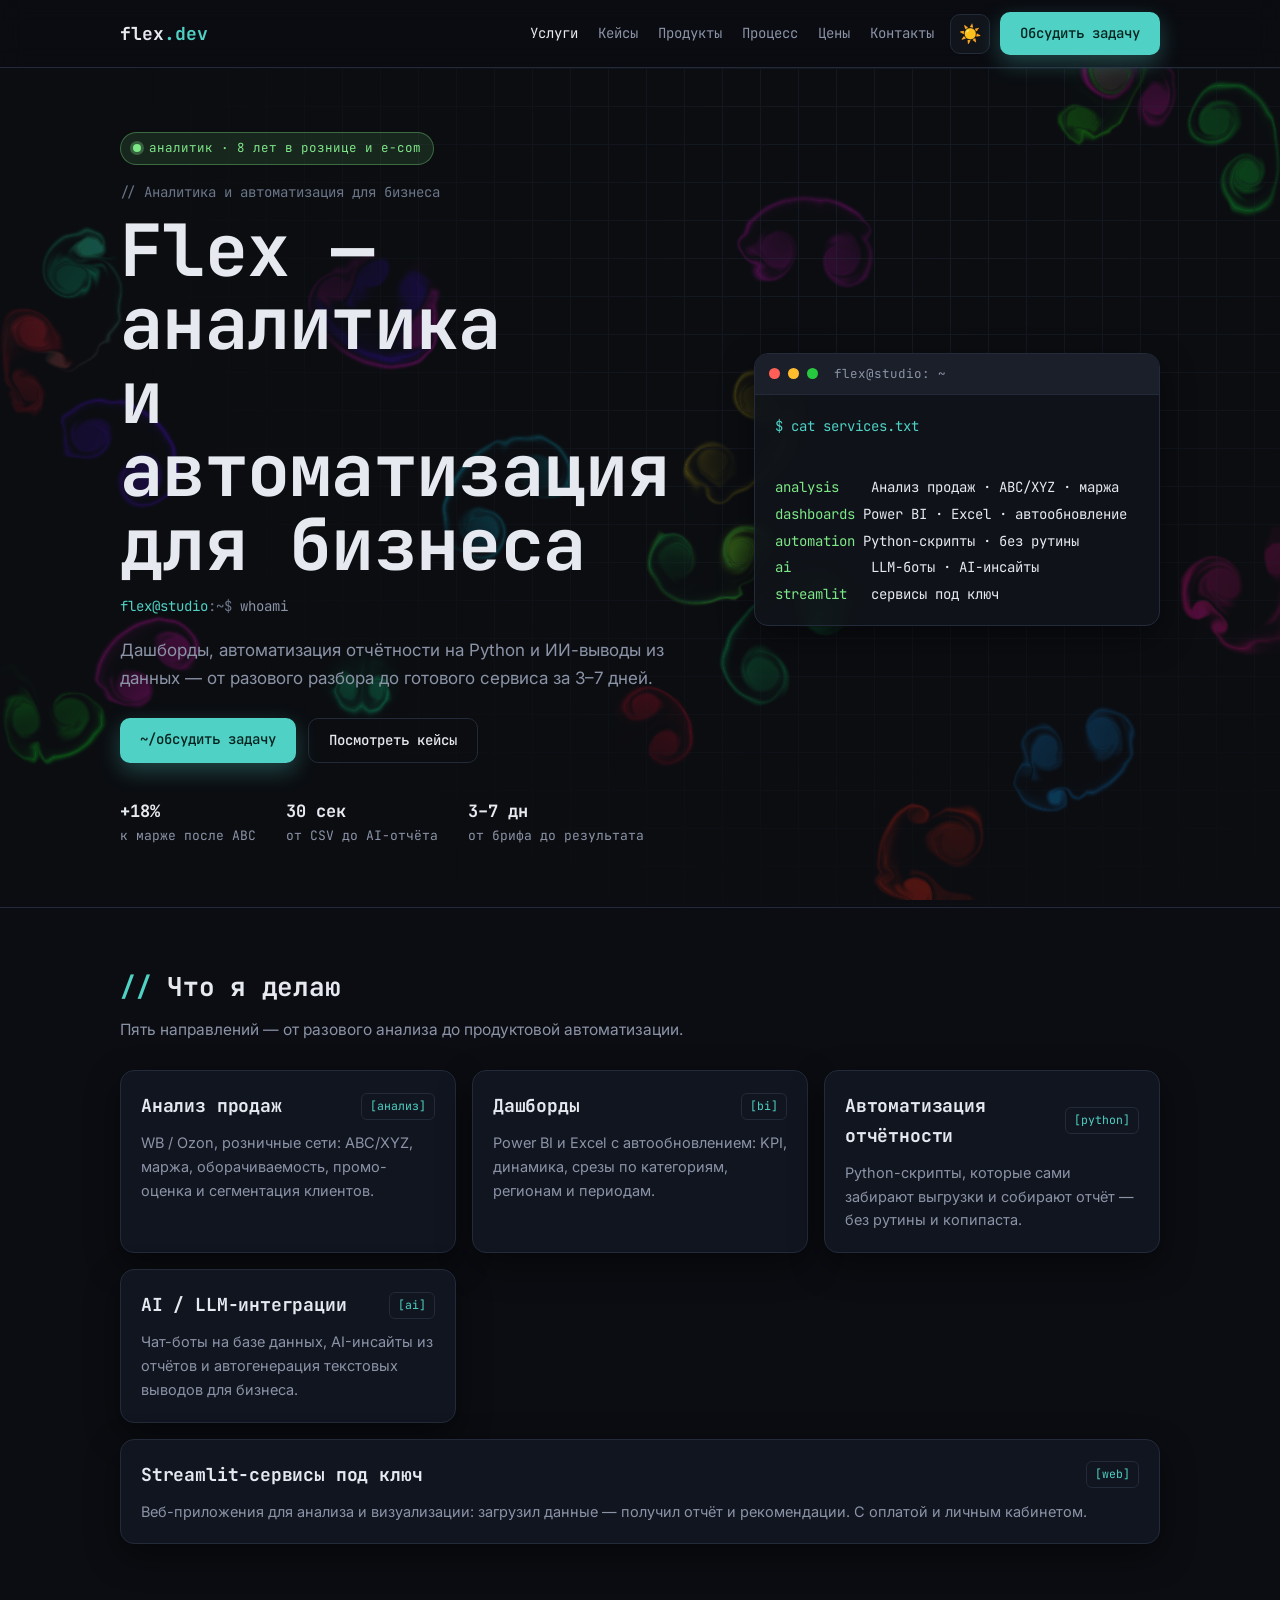
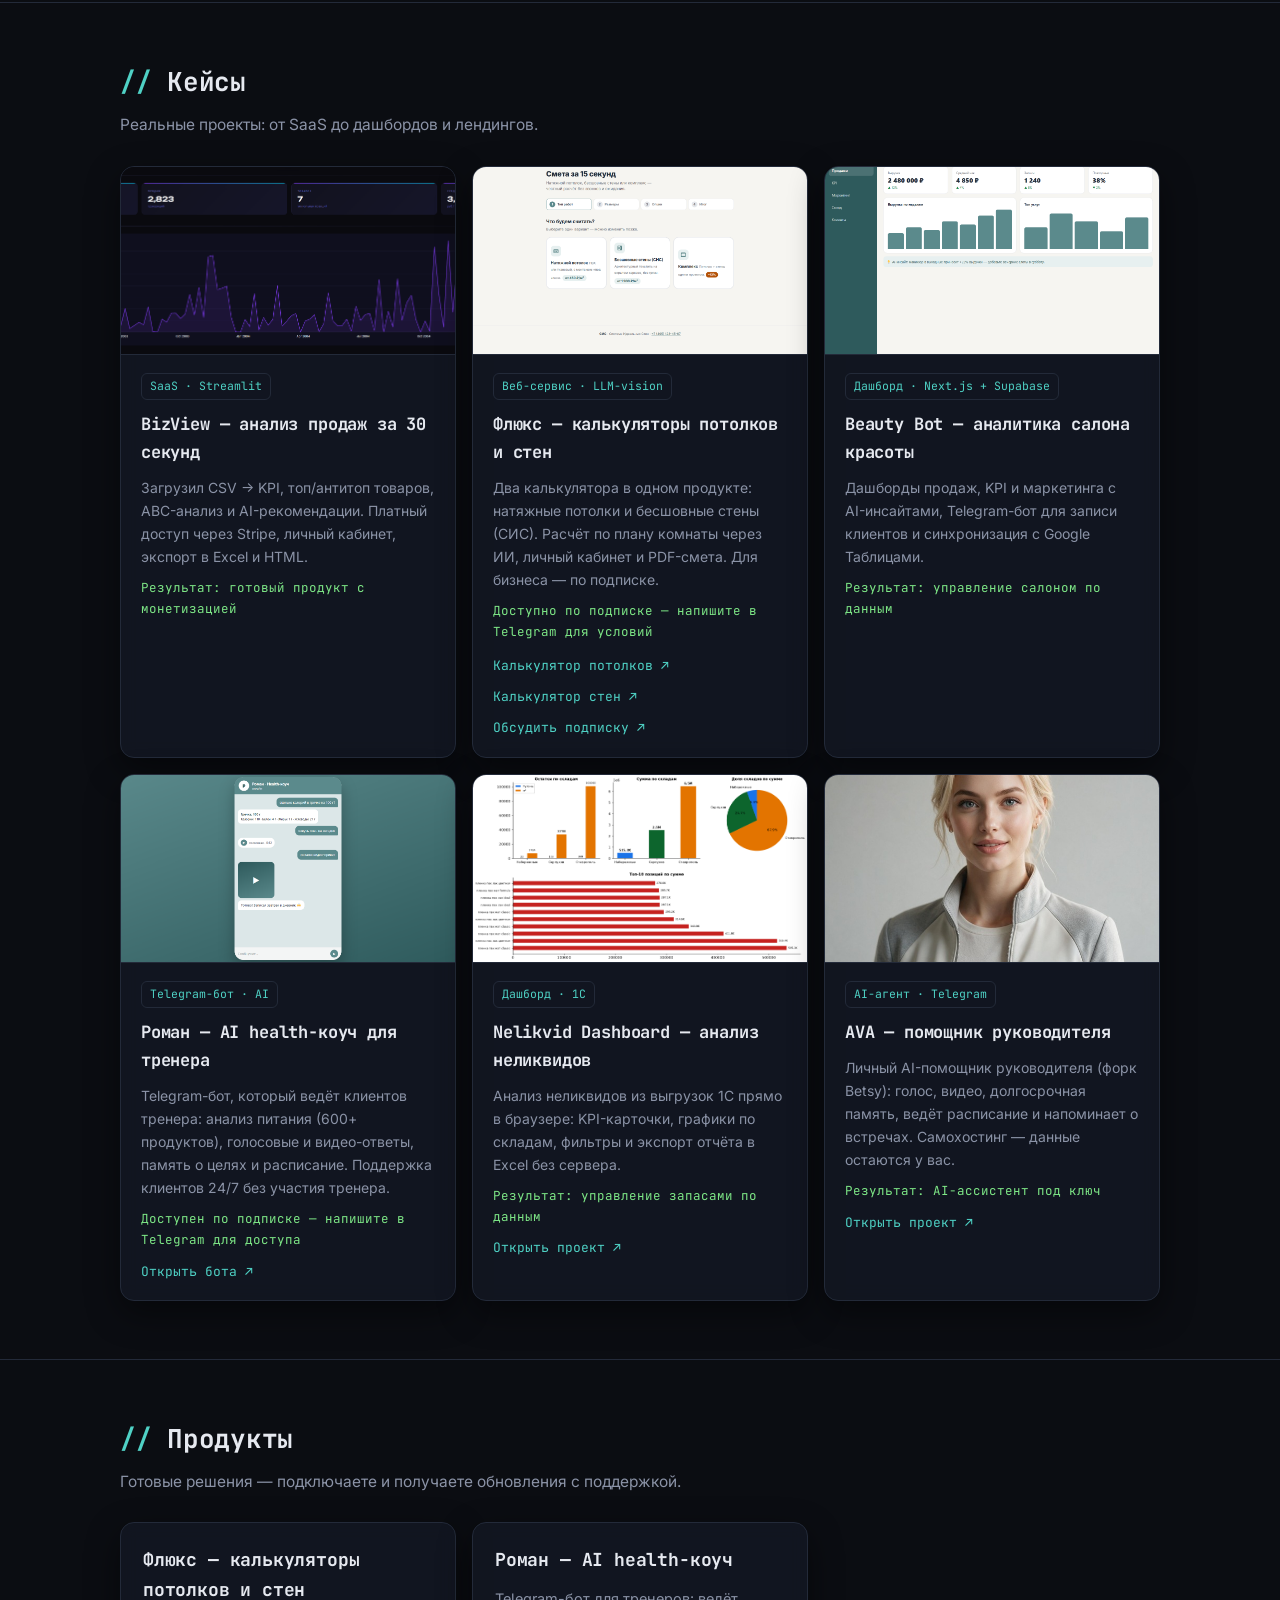
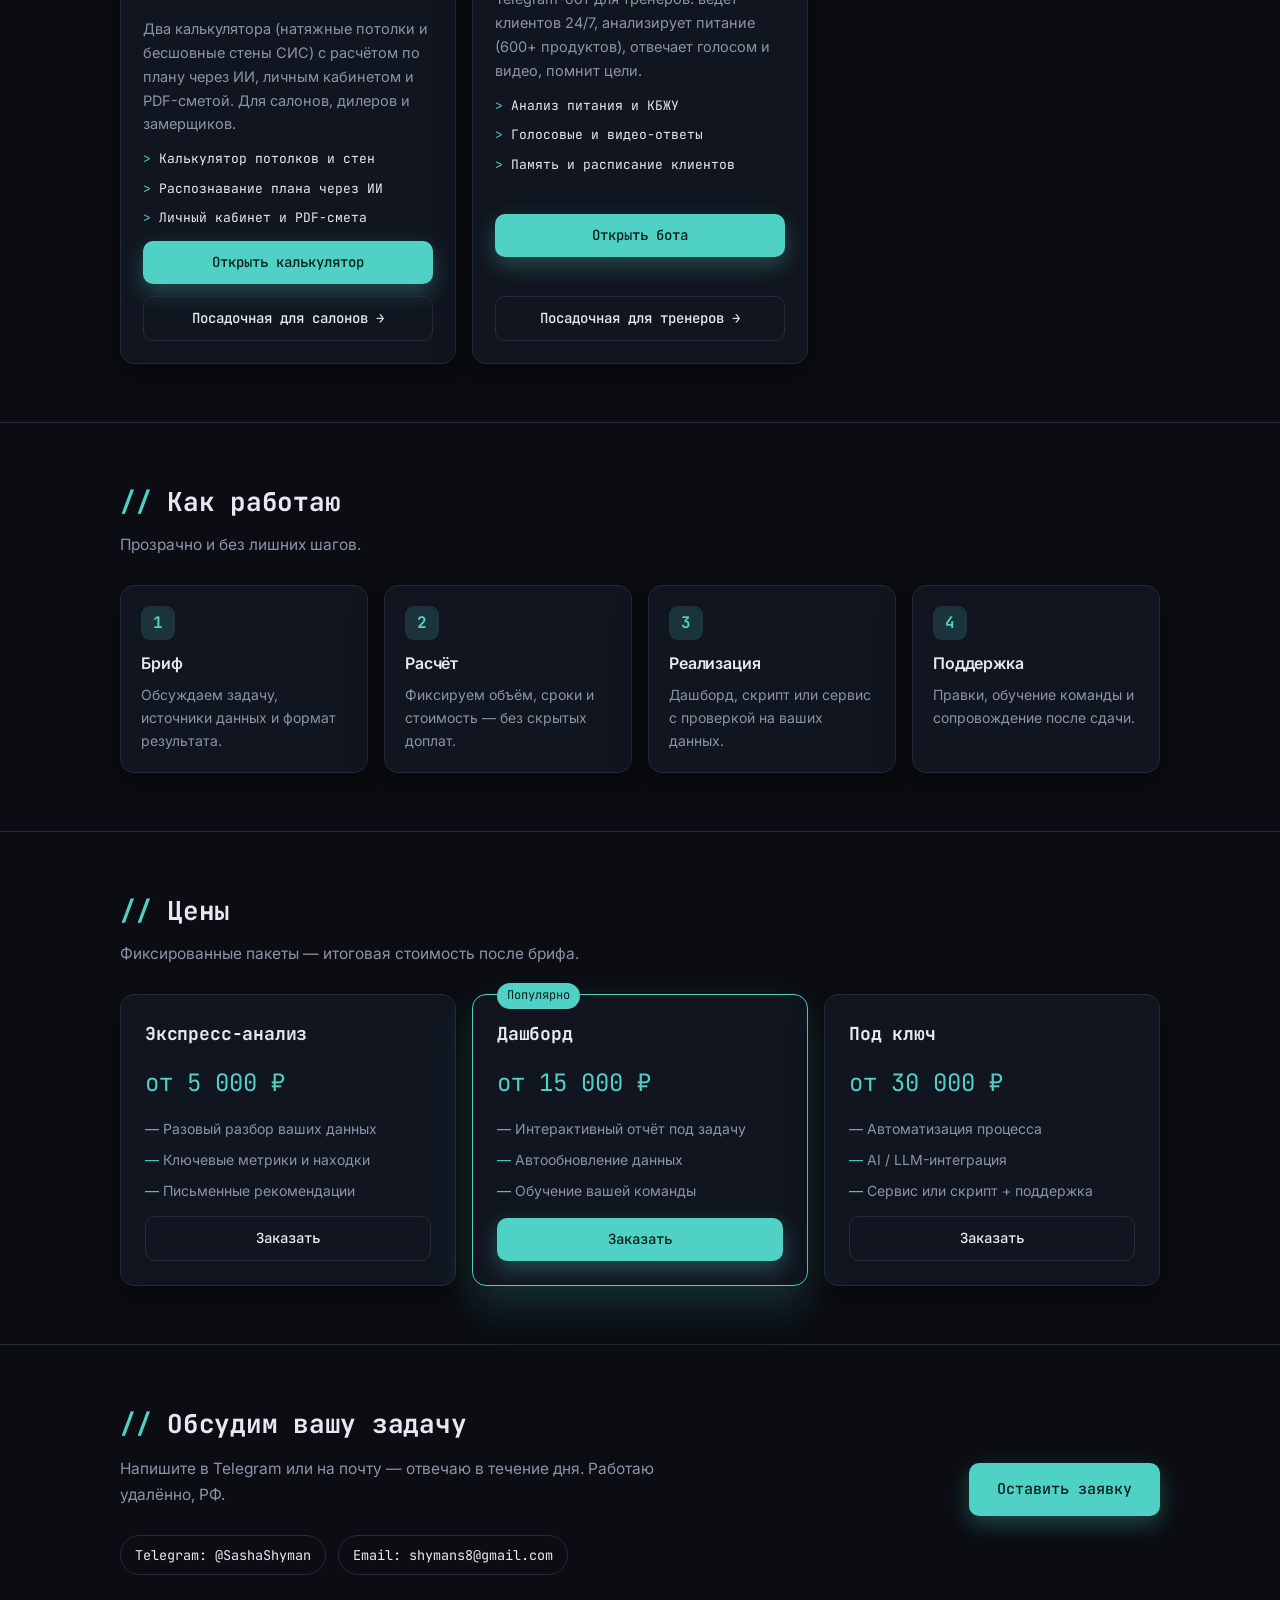
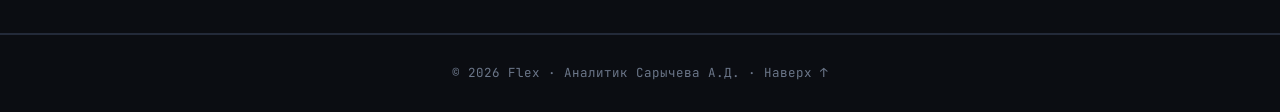
==== index.html @ 7ac31038 "Use AVA portrait photo in Flex AVA case" ====
<!DOCTYPE html>
<html lang="ru" data-theme="dark">
<head>
  <meta charset="UTF-8" />
  <meta name="viewport" content="width=device-width, initial-scale=1.0" />
  <title>Flex — аналитика и автоматизация для бизнеса</title>
  <meta name="description" content="Flex — дашборды, автоматизация отчётности на Python и ИИ-выводы из данных. Аналитик Сарычева А.Д." />
  <link rel="icon" href="data:image/svg+xml,%3Csvg xmlns='http://www.w3.org/2000/svg' viewBox='0 0 32 32'%3E%3Crect width='32' height='32' rx='8' fill='%234fd1c5'/%3E%3Cpath d='M9 22V10l7 8 7-8v12' stroke='%2306231f' stroke-width='3' fill='none' stroke-linecap='round' stroke-linejoin='round'/%3E%3C/svg%3E" />
  <link rel="preconnect" href="https://fonts.googleapis.com" />
  <link rel="preconnect" href="https://fonts.gstatic.com" crossorigin />
  <link href="https://fonts.googleapis.com/css2?family=Inter:wght@400;500;600;700&family=JetBrains+Mono:wght@400;500;700&display=swap" rel="stylesheet" />
  <link rel="stylesheet" href="css/style.css" />
  <script src="js/analytics.js" defer></script>
</head>
<body>
  <canvas id="fluid" aria-hidden="true"></canvas>

  <header class="nav" id="top">
    <div class="nav__inner">
      <a href="#top" class="nav__logo">flex<span>.dev</span></a>
      <nav class="nav__links" id="navLinks">
        <a href="#services">Услуги</a>
        <a href="#cases">Кейсы</a>
        <a href="#products">Продукты</a>
        <a href="#process">Процесс</a>
        <a href="#pricing">Цены</a>
        <a href="#contacts">Контакты</a>
      </nav>
      <div class="nav__actions">
        <button class="theme-toggle" id="themeToggle" aria-label="Переключить тему" title="Светлая / тёмная тема">
          <span class="theme-toggle__icon">◐</span>
        </button>
        <a href="https://t.me/SashaShyman" target="_blank" rel="noopener" class="btn btn--primary nav__cta">Обсудить задачу</a>
        <button class="nav__burger" id="navBurger" aria-label="Меню">≡</button>
      </div>
    </div>
  </header>

  <main>
    <!-- HERO -->
    <section class="hero">
      <div class="hero__grid"></div>
      <div class="hero__inner">
        <div class="hero__text">
          <span class="badge"><span class="badge__dot"></span> аналитик · 8 лет в рознице и e-com</span>
          <p class="hero__comment">// Аналитика и автоматизация для бизнеса</p>
          <h1 class="hero__title">Flex — аналитика<br />и автоматизация<br />для бизнеса</h1>
          <p class="hero__terminal"><span class="term-user">flex@studio</span><span class="term-sep">:~$</span> whoami</p>
          <p class="hero__sub">
            Дашборды, автоматизация отчётности на Python и ИИ-выводы из данных —
            от разового разбора до готового сервиса за 3–7 дней.
          </p>
          <div class="hero__actions">
            <a class="btn btn--primary" href="https://t.me/SashaShyman" target="_blank" rel="noopener">~/обсудить задачу</a>
            <a class="btn btn--ghost" href="#cases">Посмотреть кейсы</a>
          </div>
          <ul class="hero__facts">
            <li><strong>+18%</strong><span>к марже после ABC</span></li>
            <li><strong>30 сек</strong><span>от CSV до AI-отчёта</span></li>
            <li><strong>3–7 дн</strong><span>от брифа до результата</span></li>
          </ul>
        </div>
        <div class="hero__media">
          <div class="terminal">
            <div class="terminal__bar">
              <span class="tdot r"></span><span class="tdot y"></span><span class="tdot g"></span>
              <span class="terminal__title">flex@studio: ~</span>
            </div>
<pre class="terminal__body"><span class="term-cmd">$ cat services.txt</span>
<span class="k">analysis</span>    Анализ продаж · ABC/XYZ · маржа
<span class="k">dashboards</span> Power BI · Excel · автообновление
<span class="k">automation</span> Python-скрипты · без рутины
<span class="k">ai</span>          LLM-боты · AI-инсайты
<span class="k">streamlit</span>   сервисы под ключ</pre>
          </div>
        </div>
      </div>
    </section>

    <!-- SERVICES -->
    <section class="section" id="services">
      <div class="container">
        <h2 class="section__title">Что я делаю</h2>
        <p class="section__sub">Пять направлений — от разового анализа до продуктовой автоматизации.</p>
        <div class="grid grid--services">
          <article class="card">
            <div class="card__head"><h3>Анализ продаж</h3><span class="card__tag">[анализ]</span></div>
            <p>WB / Ozon, розничные сети: ABC/XYZ, маржа, оборачиваемость, промо-оценка и сегментация клиентов.</p>
          </article>
          <article class="card">
            <div class="card__head"><h3>Дашборды</h3><span class="card__tag">[bi]</span></div>
            <p>Power BI и Excel с автообновлением: KPI, динамика, срезы по категориям, регионам и периодам.</p>
          </article>
          <article class="card">
            <div class="card__head"><h3>Автоматизация отчётности</h3><span class="card__tag">[python]</span></div>
            <p>Python-скрипты, которые сами забирают выгрузки и собирают отчёт — без рутины и копипаста.</p>
          </article>
          <article class="card">
            <div class="card__head"><h3>AI / LLM-интеграции</h3><span class="card__tag">[ai]</span></div>
            <p>Чат-боты на базе данных, AI-инсайты из отчётов и автогенерация текстовых выводов для бизнеса.</p>
          </article>
          <article class="card card--wide">
            <div class="card__head"><h3>Streamlit-сервисы под ключ</h3><span class="card__tag">[web]</span></div>
            <p>Веб-приложения для анализа и визуализации: загрузил данные — получил отчёт и рекомендации. С оплатой и личным кабинетом.</p>
          </article>
        </div>
      </div>
    </section>

    <!-- CASES -->
    <section class="section" id="cases">
      <div class="container">
        <h2 class="section__title">Кейсы</h2>
        <p class="section__sub">Реальные проекты: от SaaS до дашбордов и лендингов.</p>
        <div class="grid grid--cases">
          <article class="case">
            <div class="case__shot"><img src="assets/screenshots/bizview-main.png" alt="BizView — интерфейс анализа продаж" loading="lazy" /></div>
            <div class="case__body">
              <span class="case__tag">SaaS · Streamlit</span>
              <h3>BizView — анализ продаж за 30 секунд</h3>
              <p>Загрузил CSV → KPI, топ/антитоп товаров, ABC-анализ и AI-рекомендации. Платный доступ через Stripe, личный кабинет, экспорт в Excel и HTML.</p>
              <span class="case__result">Результат: готовый продукт с монетизацией</span>
            </div>
          </article>
          <article class="case">
            <div class="case__shot"><img src="assets/screenshots/flux.png" alt="Флюкс — калькуляторы потолков и стен" loading="lazy" /></div>
            <div class="case__body">
              <span class="case__tag">Веб-сервис · LLM-vision</span>
              <h3>Флюкс — калькуляторы потолков и стен</h3>
              <p>Два калькулятора в одном продукте: натяжные потолки и бесшовные стены (СИС). Расчёт по плану комнаты через ИИ, личный кабинет и PDF-смета. Для бизнеса — по подписке.</p>
              <span class="case__result">Доступно по подписке — напишите в Telegram для условий</span>
              <div class="case__links">
                <a class="case__link" href="https://potolok-party.vercel.app/?type=ceiling" target="_blank" rel="noopener">Калькулятор потолков ↗</a>
                <a class="case__link" href="https://potolok-party.vercel.app/?type=walls" target="_blank" rel="noopener">Калькулятор стен ↗</a>
                <a class="case__link" href="https://t.me/SashaShyman" target="_blank" rel="noopener">Обсудить подписку ↗</a>
              </div>
            </div>
          </article>
          <article class="case">
            <div class="case__shot"><img src="assets/screenshots/beautybot.png" alt="Beauty Bot — дашборд салона" loading="lazy" /></div>
            <div class="case__body">
              <span class="case__tag">Дашборд · Next.js + Supabase</span>
              <h3>Beauty Bot — аналитика салона красоты</h3>
              <p>Дашборды продаж, KPI и маркетинга с AI-инсайтами, Telegram-бот для записи клиентов и синхронизация с Google Таблицами.</p>
              <span class="case__result">Результат: управление салоном по данным</span>
            </div>
          </article>
          <article class="case">
            <div class="case__shot"><img src="assets/screenshots/trainer.png" alt="Роман — AI health-коуч в Telegram" loading="lazy" /></div>
            <div class="case__body">
              <span class="case__tag">Telegram-бот · AI</span>
              <h3>Роман — AI health-коуч для тренера</h3>
              <p>Telegram-бот, который ведёт клиентов тренера: анализ питания (600+ продуктов), голосовые и видео-ответы, память о целях и расписание. Поддержка клиентов 24/7 без участия тренера.</p>
              <span class="case__result">Доступен по подписке — напишите в Telegram для доступа</span>
              <a class="case__link" href="https://t.me/STrenerS_bot" target="_blank" rel="noopener">Открыть бота ↗</a>
            </div>
          </article>

          <article class="case">
            <div class="case__shot"><img src="assets/screenshots/nelikvid.png" alt="Nelikvid Dashboard — анализ неликвидов" loading="lazy" /></div>
            <div class="case__body">
              <span class="case__tag">Дашборд · 1С</span>
              <h3>Nelikvid Dashboard — анализ неликвидов</h3>
              <p>Анализ неликвидов из выгрузок 1С прямо в браузере: KPI-карточки, графики по складам, фильтры и экспорт отчёта в Excel без сервера.</p>
              <span class="case__result">Результат: управление запасами по данным</span>
              <a class="case__link" href="https://github.com/SunnyS8/nelikvid-dashboard" target="_blank" rel="noopener">Открыть проект ↗</a>
            </div>
          </article>

          <article class="case">
            <div class="case__shot"><img src="assets/screenshots/ava-portrait.jpg" alt="AVA — помощник руководителя" loading="lazy" /></div>
            <div class="case__body">
              <span class="case__tag">AI-агент · Telegram</span>
              <h3>AVA — помощник руководителя</h3>
              <p>Личный AI-помощник руководителя (форк Betsy): голос, видео, долгосрочная память, ведёт расписание и напоминает о встречах. Самохостинг — данные остаются у вас.</p>
              <span class="case__result">Результат: AI-ассистент под ключ</span>
              <a class="case__link" href="https://github.com/SunnyS8/AVA" target="_blank" rel="noopener">Открыть проект ↗</a>
            </div>
          </article>
        </div>
      </div>
    </section>

    <!-- PRODUCTS -->
    <section class="section" id="products">
      <div class="container">
        <h2 class="section__title">Продукты</h2>
        <p class="section__sub">Готовые решения — подключаете и получаете обновления с поддержкой.</p>
        <div class="grid grid--products">
          <article class="product">
            <h3>Флюкс — калькуляторы потолков и стен</h3>
            <p>Два калькулятора (натяжные потолки и бесшовные стены СИС) с расчётом по плану через ИИ, личным кабинетом и PDF-сметой. Для салонов, дилеров и замерщиков.</p>
            <ul class="product__feat">
              <li>Калькулятор потолков и стен</li>
              <li>Распознавание плана через ИИ</li>
              <li>Личный кабинет и PDF-смета</li>
            </ul>
            <a class="btn btn--primary" href="https://potolok-party.vercel.app/?type=ceiling" target="_blank" rel="noopener">Открыть калькулятор</a>
            <a class="btn btn--ghost" href="flux.html">Посадочная для салонов →</a>
          </article>
          <article class="product">
            <h3>Роман — AI health-коуч</h3>
            <p>Telegram-бот для тренеров: ведёт клиентов 24/7, анализирует питание (600+ продуктов), отвечает голосом и видео, помнит цели.</p>
            <ul class="product__feat">
              <li>Анализ питания и КБЖУ</li>
              <li>Голосовые и видео-ответы</li>
              <li>Память и расписание клиентов</li>
            </ul>
            <a class="btn btn--primary" href="https://t.me/STrenerS_bot" target="_blank" rel="noopener">Открыть бота</a>
            <a class="btn btn--ghost" href="roman.html">Посадочная для тренеров →</a>
          </article>
        </div>
      </div>
    </section>

    <!-- PROCESS -->
    <section class="section" id="process">
      <div class="container">
        <h2 class="section__title">Как работаю</h2>
        <p class="section__sub">Прозрачно и без лишних шагов.</p>
        <div class="steps">
          <div class="step"><span class="step__n">1</span><h3>Бриф</h3><p>Обсуждаем задачу, источники данных и формат результата.</p></div>
          <div class="step"><span class="step__n">2</span><h3>Расчёт</h3><p>Фиксируем объём, сроки и стоимость — без скрытых доплат.</p></div>
          <div class="step"><span class="step__n">3</span><h3>Реализация</h3><p>Дашборд, скрипт или сервис с проверкой на ваших данных.</p></div>
          <div class="step"><span class="step__n">4</span><h3>Поддержка</h3><p>Правки, обучение команды и сопровождение после сдачи.</p></div>
        </div>
      </div>
    </section>

    <!-- PRICING -->
    <section class="section" id="pricing">
      <div class="container">
        <h2 class="section__title">Цены</h2>
        <p class="section__sub">Фиксированные пакеты — итоговая стоимость после брифа.</p>
        <div class="grid grid--pricing">
          <article class="price">
            <h3 class="price__name">Экспресс-анализ</h3>
            <div class="price__cost">от 5 000 ₽</div>
            <ul class="price__list">
              <li>Разовый разбор ваших данных</li>
              <li>Ключевые метрики и находки</li>
              <li>Письменные рекомендации</li>
            </ul>
            <a class="btn btn--ghost" href="https://t.me/SashaShyman" target="_blank" rel="noopener">Заказать</a>
          </article>
          <article class="price price--best">
            <span class="price__flag">Популярно</span>
            <h3 class="price__name">Дашборд</h3>
            <div class="price__cost">от 15 000 ₽</div>
            <ul class="price__list">
              <li>Интерактивный отчёт под задачу</li>
              <li>Автообновление данных</li>
              <li>Обучение вашей команды</li>
            </ul>
            <a class="btn btn--primary" href="https://t.me/SashaShyman" target="_blank" rel="noopener">Заказать</a>
          </article>
          <article class="price">
            <h3 class="price__name">Под ключ</h3>
            <div class="price__cost">от 30 000 ₽</div>
            <ul class="price__list">
              <li>Автоматизация процесса</li>
              <li>AI / LLM-интеграция</li>
              <li>Сервис или скрипт + поддержка</li>
            </ul>
            <a class="btn btn--ghost" href="https://t.me/SunnyS8" target="_blank" rel="noopener">Заказать</a>
          </article>
        </div>
      </div>
    </section>

    <!-- CONTACTS -->
    <section class="section contacts" id="contacts">
      <div class="container contacts__inner">
        <div class="contacts__text">
          <h2 class="section__title">Обсудим вашу задачу</h2>
          <p class="section__sub">Напишите в Telegram или на почту — отвечаю в течение дня. Работаю удалённо, РФ.</p>
          <div class="contacts__links">
            <a class="chip" href="https://t.me/SashaShyman" target="_blank" rel="noopener">Telegram: @SashaShyman</a>
            <a class="chip" href="mailto:shymans8@gmail.com">Email: shymans8@gmail.com</a>
          </div>
        </div>
        <a class="btn btn--primary btn--lg" href="https://t.me/SashaShyman" target="_blank" rel="noopener">Оставить заявку</a>
      </div>
    </section>
  </main>

  <footer class="footer">
    <div class="container">© 2026 Flex · Аналитик Сарычева А.Д. · <a href="#top">Наверх ↑</a></div>
  </footer>

  <script src="js/main.js"></script>
  <script>window.ga = function () {};</script>
  <script src="assets/fluid.js"></script>
  <script src="assets/fluid-init.js"></script>
</body>
</html>
---- css/style.css ----
:root {
  --bg: #0b0d12;
  --bg-soft: #11141b;
  --card: #141925;
  --text: #e6e9f0;
  --muted: #8b93a7;
  --accent: #4fd1c5;
  --accent-2: #7ee787;
  --comment: #6b7689;
  --line: #232a39;
  --shadow: 0 12px 34px rgba(0, 0, 0, 0.45);
  --shadow-hover: 0 18px 44px rgba(79, 209, 197, 0.18);
  --radius: 14px;
  --maxw: 1080px;
  --font-head: "JetBrains Mono", ui-monospace, "Cascadia Code", Consolas, monospace;
  --font-body: "Inter", -apple-system, BlinkMacSystemFont, "Segoe UI", Roboto, Arial, sans-serif;
  --font-mono: "JetBrains Mono", ui-monospace, Consolas, monospace;
}

[data-theme="light"] {
  --bg: #f4f6f8;
  --bg-soft: #ffffff;
  --card: #ffffff;
  --text: #1b1f27;
  --muted: #5a6275;
  --accent: #0d9488;
  --accent-2: #15803d;
  --comment: #8a93a6;
  --line: #e3e7ec;
  --shadow: 0 10px 30px rgba(20, 30, 50, 0.08);
  --shadow-hover: 0 18px 40px rgba(13, 148, 136, 0.16);
}

* { box-sizing: border-box; }
html { scroll-behavior: smooth; }
body {
  margin: 0;
  font-family: var(--font-body);
  background: var(--bg);
  color: var(--text);
  line-height: 1.65;
  -webkit-font-smoothing: antialiased;
  transition: background 0.35s ease, color 0.35s ease;
}

/* ---------- WebGL fluid background ---------- */
#fluid {
  position: fixed;
  inset: 0;
  width: 100%;
  height: 100%;
  z-index: -2;
  display: block;
  pointer-events: none;
}
body::before {
  content: "";
  position: fixed;
  inset: 0;
  z-index: -1;
  pointer-events: none;
  background: color-mix(in srgb, var(--bg) 72%, transparent);
}
@media (prefers-reduced-motion: reduce) {
  #fluid { display: none; }
  body::before { background: transparent; }
}
a { color: inherit; text-decoration: none; }
h1, h2, h3 { font-family: var(--font-head); letter-spacing: -0.01em; }

/* ---------- Nav ---------- */
.nav {
  position: sticky; top: 0; z-index: 50;
  backdrop-filter: blur(12px);
  background: color-mix(in srgb, var(--bg) 84%, transparent);
  border-bottom: 1px solid var(--line);
}
.nav__inner { max-width: var(--maxw); margin: 0 auto; padding: 12px 20px; display: flex; align-items: center; gap: 16px; }
.nav__logo { font-family: var(--font-mono); font-weight: 700; font-size: 18px; }
.nav__logo span { color: var(--accent); }
.nav__links { display: flex; gap: 20px; margin-left: auto; font-family: var(--font-mono); font-size: 14px; color: var(--muted); }
.nav__links a { transition: color 0.15s ease; }
.nav__links a:hover { color: var(--text); }
.nav__actions { display: flex; align-items: center; gap: 10px; }
.theme-toggle {
  border: 1px solid var(--line); background: var(--bg-soft); color: var(--text);
  width: 40px; height: 40px; border-radius: 10px; cursor: pointer; font-size: 18px;
  display: grid; place-items: center; transition: transform 0.15s ease, border-color 0.15s ease;
}
.theme-toggle:hover { transform: rotate(-15deg); border-color: var(--accent); }
.nav__burger { display: none; border: 1px solid var(--line); background: var(--bg-soft); color: var(--text); width: 40px; height: 40px; border-radius: 10px; font-size: 20px; cursor: pointer; }

/* ---------- Buttons ---------- */
.btn {
  display: inline-block; padding: 10px 20px; border-radius: 10px;
  font-family: var(--font-mono); font-weight: 500; font-size: 14px; text-align: center;
  transition: transform 0.15s ease, opacity 0.15s ease, box-shadow 0.15s ease; cursor: pointer;
}
.btn:hover { transform: translateY(-2px); }
.btn--primary { background: var(--accent); color: #06231f; box-shadow: 0 8px 22px rgba(79, 209, 197, 0.3); }
.btn--ghost { border: 1px solid var(--line); color: var(--text); }
.btn--ghost:hover { border-color: var(--accent); color: var(--accent); }
.btn--lg { padding: 14px 28px; font-size: 15px; }

/* ---------- Hero ---------- */
.hero { position: relative; overflow: hidden; border-bottom: 1px solid var(--line); }
.hero__grid {
  position: absolute; inset: 0; z-index: 0; opacity: 0.5;
  background-image:
    linear-gradient(to right, var(--line) 1px, transparent 1px),
    linear-gradient(to bottom, var(--line) 1px, transparent 1px);
  background-size: 38px 38px;
  -webkit-mask-image: radial-gradient(circle at 70% 20%, #000, transparent 70%);
          mask-image: radial-gradient(circle at 70% 20%, #000, transparent 70%);
}
.hero__inner {
  position: relative; z-index: 1;
  max-width: var(--maxw); margin: 0 auto; padding: 64px 20px 60px;
  display: grid; grid-template-columns: 1.3fr 0.9fr; gap: 48px; align-items: center;
}
.badge {
  display: inline-flex; align-items: center; gap: 8px; font-family: var(--font-mono);
  font-size: 12.5px; color: var(--accent-2);
  background: color-mix(in srgb, var(--accent-2) 12%, transparent);
  border: 1px solid color-mix(in srgb, var(--accent-2) 35%, transparent);
  padding: 5px 12px; border-radius: 999px; margin-bottom: 16px;
}
.badge__dot { width: 8px; height: 8px; border-radius: 50%; background: var(--accent-2); box-shadow: 0 0 0 3px color-mix(in srgb, var(--accent-2) 30%, transparent); }
.hero__comment { font-family: var(--font-mono); color: var(--comment); font-size: 14px; margin: 0 0 10px; }
.hero__title { font-size: clamp(40px, 7vw, 72px); line-height: 1.02; margin: 0 0 14px; font-weight: 700; }
.hero__terminal { font-family: var(--font-mono); font-size: 14px; color: var(--muted); margin: 0 0 18px; }
.term-user { color: var(--accent); }
.term-sep { color: var(--comment); }
.hero__sub { color: var(--muted); font-size: 17px; margin: 0 0 26px; max-width: 560px; }
.hero__actions { display: flex; flex-wrap: wrap; gap: 12px; margin-bottom: 34px; }
.hero__facts { list-style: none; display: flex; flex-wrap: wrap; gap: 30px; padding: 0; margin: 0; font-family: var(--font-mono); }
.hero__facts li { display: flex; flex-direction: column; }
.hero__facts strong { font-size: 17px; }
.hero__facts span { color: var(--muted); font-size: 13px; }

/* ---------- Hero terminal card ---------- */
.hero__media { display: flex; flex-direction: column; }
.terminal { border: 1px solid var(--line); border-radius: var(--radius); overflow: hidden; background: color-mix(in srgb, var(--bg-soft) 80%, transparent); backdrop-filter: blur(9px); -webkit-backdrop-filter: blur(9px); box-shadow: var(--shadow); }
.terminal__bar { display: flex; align-items: center; gap: 8px; padding: 10px 14px; background: color-mix(in srgb, var(--line) 50%, var(--bg-soft)); border-bottom: 1px solid var(--line); }
.tdot { width: 11px; height: 11px; border-radius: 50%; }
.tdot.r { background: #ff5f56; } .tdot.y { background: #ffbd2e; } .tdot.g { background: #27c93f; }
.terminal__title { font-family: var(--font-mono); font-size: 12.5px; color: var(--muted); margin-left: 8px; }
.terminal__body { margin: 0; padding: 18px 20px; font-family: var(--font-mono); font-size: 14px; line-height: 1.9; color: var(--text); overflow-x: auto; white-space: pre-wrap; }
.term-cmd { color: var(--accent); display: block; margin-bottom: 8px; }
.terminal__body .k { color: var(--accent-2); }

/* ---------- Layout ---------- */
.container { max-width: var(--maxw); margin: 0 auto; padding: 0 20px; }
.section { padding: 58px 0; border-bottom: 1px solid var(--line); }
.section__title { font-size: 26px; margin: 0 0 8px; font-weight: 700; }
.section__title::before { content: "// "; color: var(--accent); }
.section__sub { color: var(--muted); margin: 0 0 28px; font-size: 15.5px; }

/* ---------- Generic grid + card ---------- */
.grid { display: grid; grid-template-columns: repeat(auto-fill, minmax(300px, 1fr)); gap: 16px; }
.card {
  background: color-mix(in srgb, var(--card) 78%, transparent);
  backdrop-filter: blur(9px); -webkit-backdrop-filter: blur(9px);
  border: 1px solid var(--line); border-radius: var(--radius);
  padding: 20px; display: flex; flex-direction: column; box-shadow: var(--shadow);
  transition: transform 0.18s ease, border-color 0.18s ease, box-shadow 0.18s ease;
}
.card:hover { transform: translateY(-4px); border-color: var(--accent); box-shadow: var(--shadow-hover); }
.card__head { display: flex; align-items: center; justify-content: space-between; gap: 10px; margin-bottom: 10px; }
.card__head h3 { margin: 0; font-size: 18px; }
.card__tag { font-family: var(--font-mono); font-size: 11.5px; color: var(--accent); border: 1px solid var(--line); padding: 3px 8px; border-radius: 6px; white-space: nowrap; }
.card p { color: var(--muted); margin: 0; font-size: 14.5px; }
.card--wide { grid-column: 1 / -1; }

/* ---------- Cases ---------- */
.grid--cases { grid-template-columns: repeat(auto-fill, minmax(320px, 1fr)); }
.case {
  background: color-mix(in srgb, var(--card) 78%, transparent);
  backdrop-filter: blur(9px); -webkit-backdrop-filter: blur(9px);
  border: 1px solid var(--line); border-radius: var(--radius); overflow: hidden;
  display: flex; flex-direction: column; box-shadow: var(--shadow);
  transition: transform 0.18s ease, border-color 0.18s ease;
}
.case:hover { transform: translateY(-4px); border-color: var(--accent); }
.case__shot { aspect-ratio: 16 / 9; background: var(--bg-soft); overflow: hidden; border-bottom: 1px solid var(--line); }
.case__shot img { width: 100%; height: 100%; object-fit: cover; display: block; }
.case__shot--ph { display: grid; place-items: center; background: linear-gradient(135deg, color-mix(in srgb, var(--accent) 14%, var(--bg-soft)), var(--bg-soft)); color: var(--comment); font-family: var(--font-mono); font-size: 13px; letter-spacing: 0.04em; text-align: center; padding: 0 16px; }
.case__body { padding: 18px 20px; display: flex; flex-direction: column; gap: 10px; }
.case__tag { font-family: var(--font-mono); font-size: 11.5px; color: var(--accent); border: 1px solid var(--line); padding: 3px 8px; border-radius: 6px; align-self: flex-start; }
.case__body h3 { margin: 0; font-size: 17px; font-family: var(--font-head); }
.case__body p { margin: 0; color: var(--muted); font-size: 14px; }
.case__result { font-family: var(--font-mono); font-size: 12.5px; color: var(--accent-2); }
.case__links { display: flex; flex-wrap: wrap; gap: 10px; margin-top: 2px; }
.case__link { font-family: var(--font-mono); font-size: 13px; color: var(--accent); }
.case__link:hover { color: var(--accent-2); }

/* ---------- Reviews ---------- */
.grid--reviews { grid-template-columns: repeat(auto-fill, minmax(280px, 1fr)); }
.review {
  background: color-mix(in srgb, var(--card) 78%, transparent);
  backdrop-filter: blur(9px); -webkit-backdrop-filter: blur(9px);
  border: 1px solid var(--line); border-radius: var(--radius);
  padding: 20px; display: flex; flex-direction: column; gap: 12px; box-shadow: var(--shadow);
}
.review__stars { color: var(--accent); letter-spacing: 2px; }
.review__text { margin: 0; color: var(--text); font-size: 14.5px; }
.review__who { display: flex; flex-direction: column; }
.review__name { font-weight: 600; font-family: var(--font-mono); }
.review__role { color: var(--muted); font-size: 13px; }

/* ---------- Products ---------- */
.grid--products { grid-template-columns: repeat(auto-fill, minmax(320px, 1fr)); }
.product {
  background: color-mix(in srgb, var(--card) 78%, transparent);
  backdrop-filter: blur(9px); -webkit-backdrop-filter: blur(9px);
  border: 1px solid var(--line); border-radius: var(--radius);
  padding: 22px; display: flex; flex-direction: column; gap: 12px; box-shadow: var(--shadow);
}
.product h3 { margin: 0; font-size: 18px; font-family: var(--font-head); }
.product p { margin: 0; color: var(--muted); font-size: 14.5px; }
.product__feat { list-style: none; padding: 0; margin: 0; display: grid; gap: 8px; font-family: var(--font-mono); font-size: 13px; color: var(--text); }
.product__feat li::before { content: "> "; color: var(--accent); }
.product .btn { margin-top: auto; }

/* ---------- Steps ---------- */
.steps { display: grid; grid-template-columns: repeat(auto-fit, minmax(220px, 1fr)); gap: 16px; }
.step {
  background: color-mix(in srgb, var(--card) 78%, transparent);
  backdrop-filter: blur(9px); -webkit-backdrop-filter: blur(9px);
  border: 1px solid var(--line); border-radius: var(--radius); padding: 20px; box-shadow: var(--shadow);
}
.step__n { display: inline-grid; place-items: center; width: 34px; height: 34px; border-radius: 9px; background: color-mix(in srgb, var(--accent) 16%, transparent); color: var(--accent); font-family: var(--font-mono); font-weight: 700; margin-bottom: 10px; }
.step h3 { margin: 0 0 6px; font-size: 16px; font-family: var(--font-body); font-weight: 600; }
.step p { margin: 0; color: var(--muted); font-size: 14px; }

/* ---------- Pricing ---------- */
.grid--pricing { grid-template-columns: repeat(auto-fit, minmax(260px, 1fr)); }
.price {
  background: color-mix(in srgb, var(--card) 78%, transparent);
  backdrop-filter: blur(9px); -webkit-backdrop-filter: blur(9px);
  border: 1px solid var(--line); border-radius: var(--radius);
  padding: 24px; display: flex; flex-direction: column; gap: 14px; box-shadow: var(--shadow); position: relative;
}
.price--best { border-color: var(--accent); box-shadow: var(--shadow-hover); }
.price__flag { position: absolute; top: -12px; left: 24px; background: var(--accent); color: #06231f; font-family: var(--font-mono); font-size: 12px; padding: 3px 10px; border-radius: 999px; }
.price__name { margin: 0; font-size: 18px; font-family: var(--font-head); }
.price__cost { font-family: var(--font-mono); font-size: 24px; color: var(--accent); }
.price__list { list-style: none; padding: 0; margin: 0; display: grid; gap: 8px; color: var(--muted); font-size: 14px; }
.price__list li::before { content: "— "; color: var(--accent); }
.price .btn { margin-top: auto; }

/* ---------- Contacts ---------- */
.contacts__inner { display: flex; flex-wrap: wrap; align-items: center; justify-content: space-between; gap: 24px; }
.contacts__text { max-width: 560px; }
.contacts__text .section__title { margin-bottom: 10px; }
.contacts__links { display: flex; flex-wrap: wrap; gap: 12px; margin-top: 16px; }
.chip { font-family: var(--font-mono); font-size: 13.5px; border: 1px solid var(--line); border-radius: 999px; padding: 8px 14px; color: var(--text); transition: border-color 0.15s ease, color 0.15s ease; }
.chip:hover { border-color: var(--accent); color: var(--accent); }

/* ---------- Footer ---------- */
.footer { text-align: center; font-family: var(--font-mono); color: var(--comment); font-size: 12.5px; padding: 28px 20px; border-top: 1px solid var(--line); }

/* ---------- Reveal ---------- */
.reveal { opacity: 0; transform: translateY(20px); }
.reveal.in-view { opacity: 1; transform: none; transition: opacity 0.6s ease, transform 0.6s ease; }

/* ---------- Responsive ---------- */
@media (max-width: 860px) {
  .hero__inner { grid-template-columns: 1fr; text-align: center; gap: 30px; }
  .hero__text { order: 2; }
  .hero__media { order: 1; }
  .hero__actions, .hero__facts { justify-content: center; }
  .hero__sub { margin-left: auto; margin-right: auto; }
  .hero__grid { display: none; }
}
@media (max-width: 720px) {
  .nav__links { position: absolute; top: 100%; left: 0; right: 0; flex-direction: column; gap: 0; background: var(--bg-soft); border-bottom: 1px solid var(--line); padding: 8px 20px 14px; display: none; font-family: var(--font-mono); }
  .nav__links.open { display: flex; }
  .nav__links a { padding: 10px 0; border-bottom: 1px solid var(--line); }
  .nav__cta { display: none; }
  .nav__burger { display: grid; place-items: center; }
}
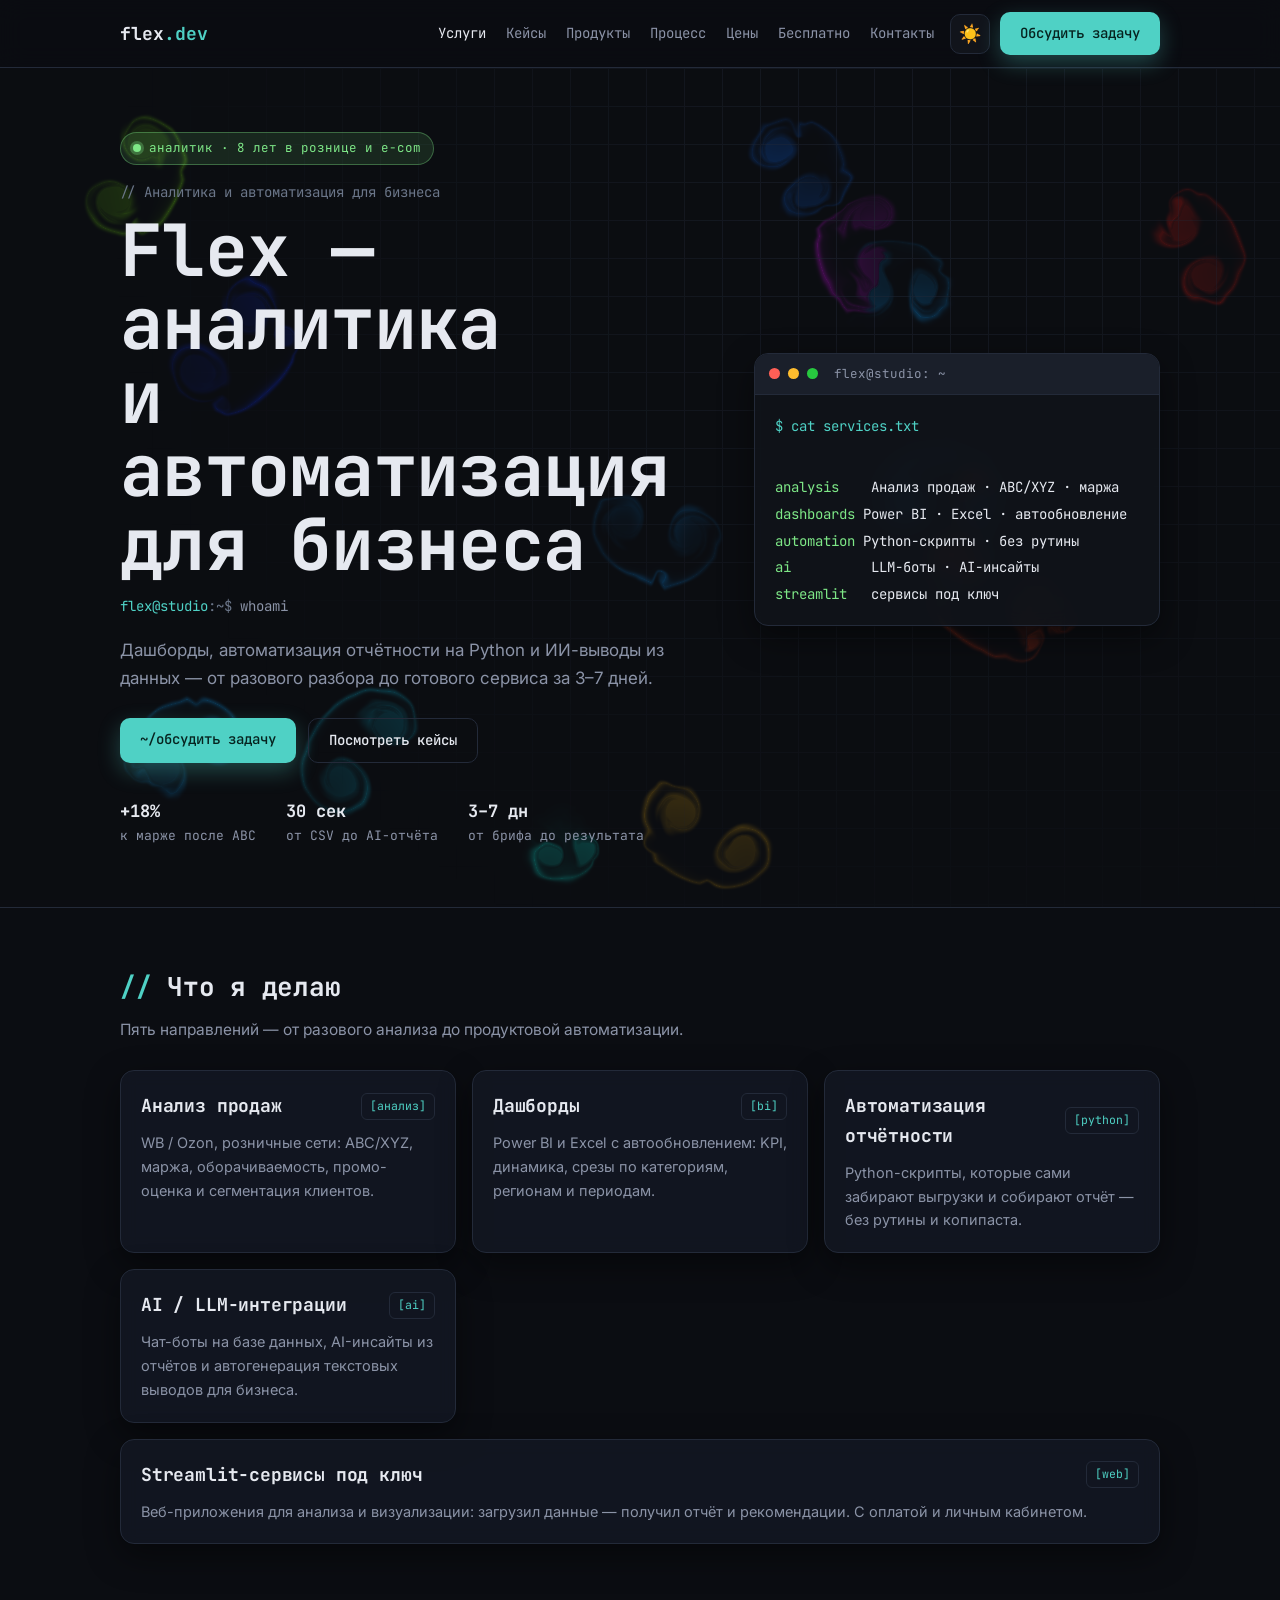
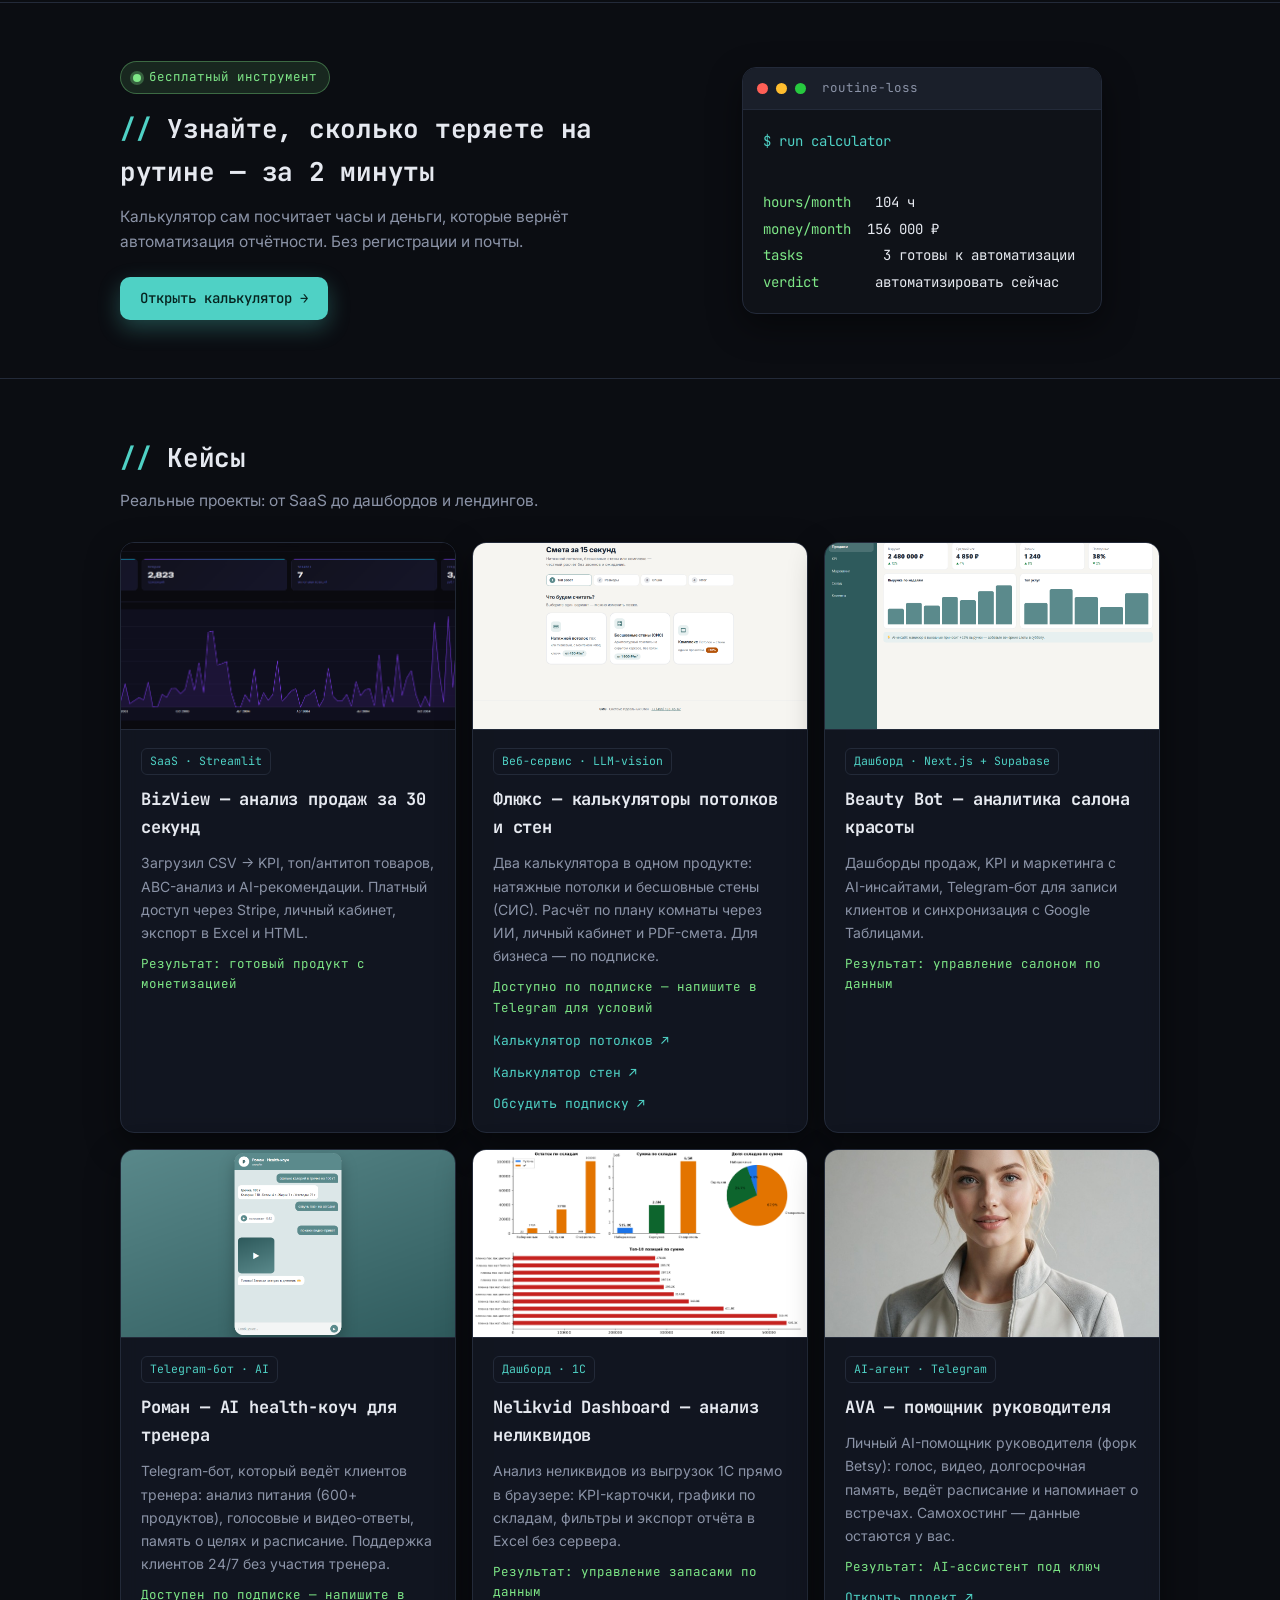
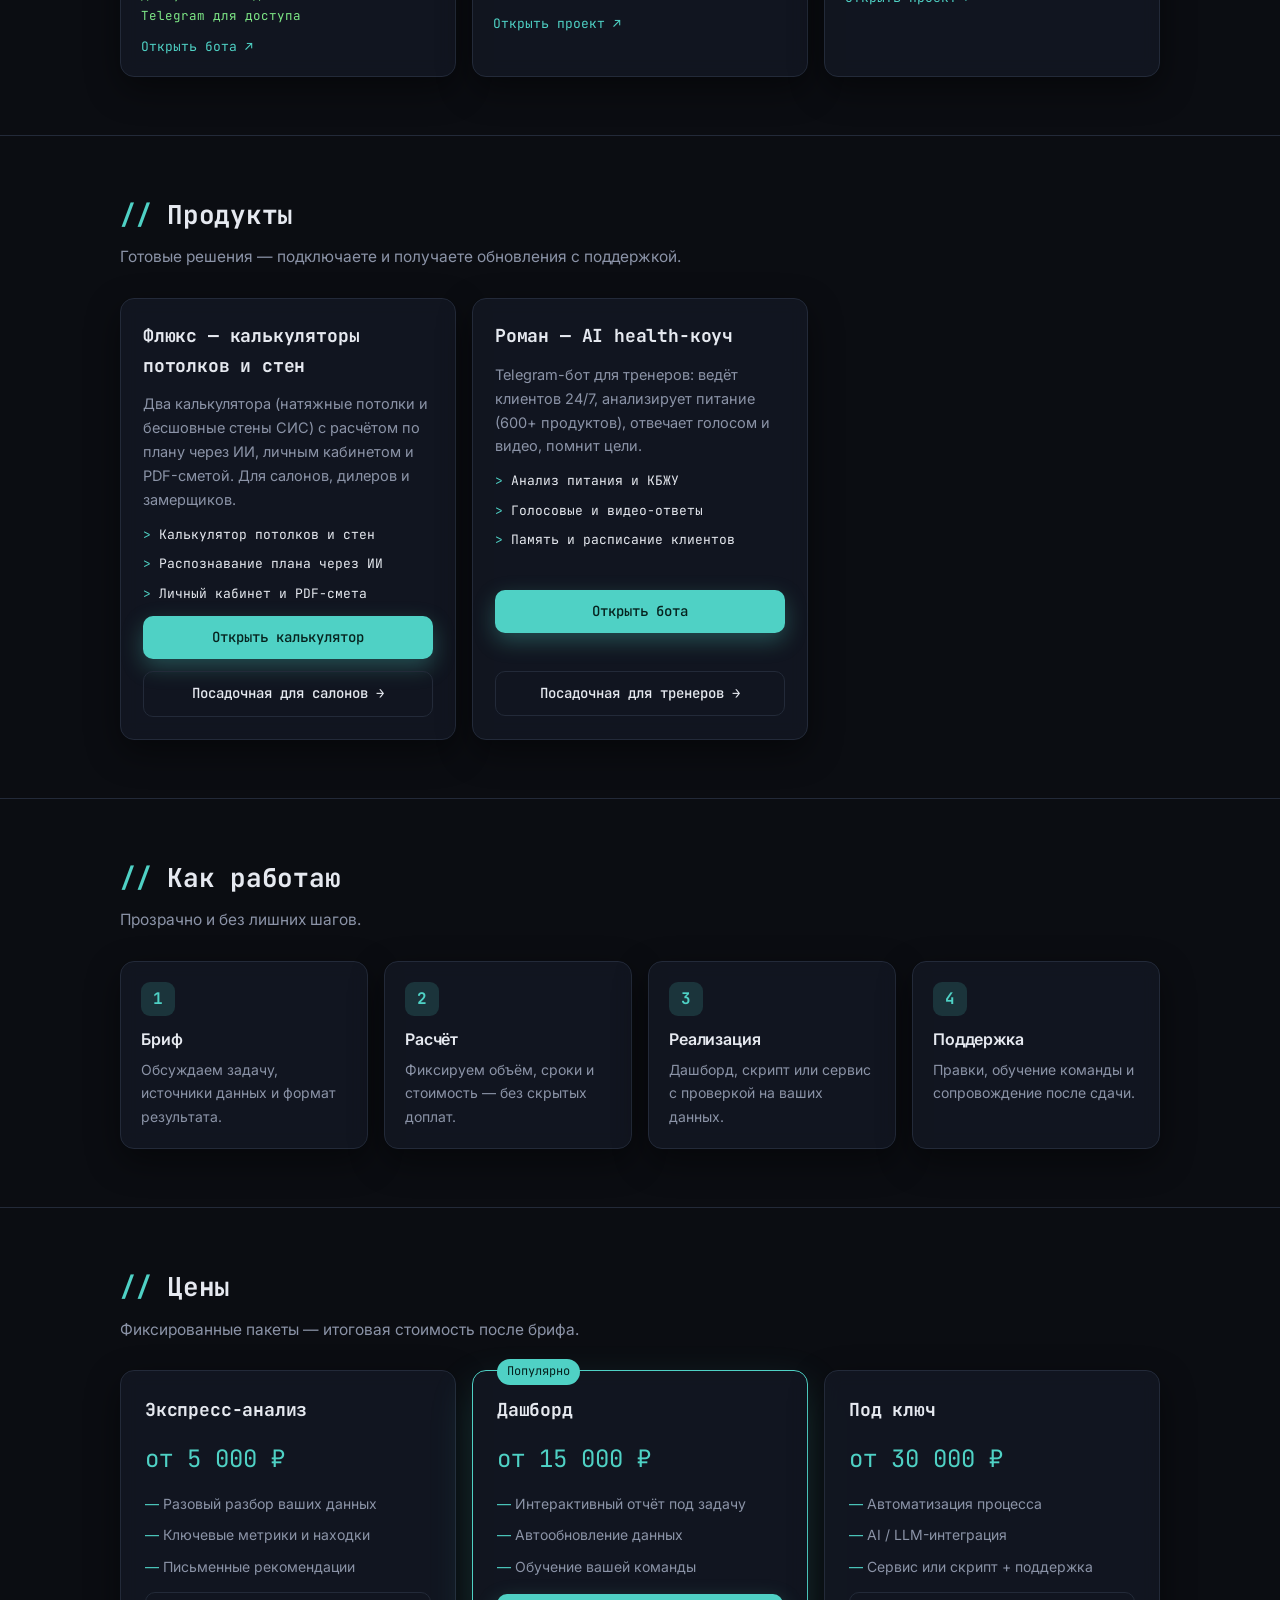
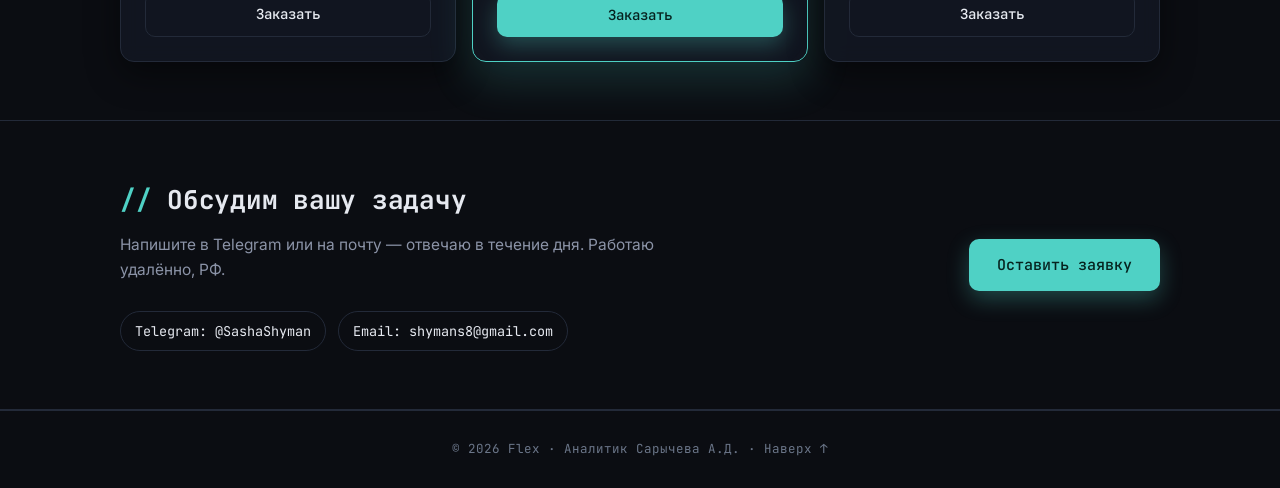
==== commit 9ff0ed9a: "Add free routine-loss calculator as lead magnet + landing promo section" ====
--- a/index.html
+++ b/index.html
@@ -24,6 +24,7 @@
         <a href="#products">Продукты</a>
         <a href="#process">Процесс</a>
         <a href="#pricing">Цены</a>
+        <a href="calculator.html">Бесплатно</a>
         <a href="#contacts">Контакты</a>
       </nav>
       <div class="nav__actions">
@@ -107,6 +108,31 @@
       </div>
     </section>
 
+    <!-- FREE TOOL -->
+    <section class="section" id="free-tool">
+      <div class="container lead">
+        <div class="lead__text">
+          <span class="badge"><span class="badge__dot"></span> бесплатный инструмент</span>
+          <h2 class="section__title">Узнайте, сколько теряете на рутине — за 2 минуты</h2>
+          <p class="section__sub">Калькулятор сам посчитает часы и деньги, которые вернёт автоматизация отчётности. Без регистрации и почты.</p>
+          <a class="btn btn--primary" href="calculator.html">Открыть калькулятор →</a>
+        </div>
+        <div class="lead__media">
+          <div class="terminal">
+            <div class="terminal__bar">
+              <span class="tdot r"></span><span class="tdot y"></span><span class="tdot g"></span>
+              <span class="terminal__title">routine-loss</span>
+            </div>
+<pre class="terminal__body"><span class="term-cmd">$ run calculator</span>
+<span class="k">hours/month</span>   104 ч
+<span class="k">money/month</span>  156 000 ₽
+<span class="k">tasks</span>          3 готовы к автоматизации
+<span class="k">verdict</span>       автоматизировать сейчас</pre>
+          </div>
+        </div>
+      </div>
+    </section>
+
     <!-- CASES -->
     <section class="section" id="cases">
       <div class="container">
--- a/css/style.css
+++ b/css/style.css
@@ -257,6 +257,18 @@
 .chip { font-family: var(--font-mono); font-size: 13.5px; border: 1px solid var(--line); border-radius: 999px; padding: 8px 14px; color: var(--text); transition: border-color 0.15s ease, color 0.15s ease; }
 .chip:hover { border-color: var(--accent); color: var(--accent); }
 
+/* ---------- Free tool (lead magnet) ---------- */
+.lead { display: grid; grid-template-columns: 1.05fr 0.95fr; gap: 36px; align-items: center; }
+.lead__text .badge { margin-bottom: 14px; }
+.lead__text .section__sub { margin-top: 10px; margin-bottom: 22px; }
+.lead__media { display: flex; justify-content: center; }
+.lead__media .terminal { width: 100%; max-width: 360px; }
+@media (max-width: 860px) {
+  .lead { grid-template-columns: 1fr; text-align: center; }
+  .lead__text .section__title, .lead__text .section__sub { margin-left: auto; margin-right: auto; }
+  .lead__media { order: -1; }
+}
+
 /* ---------- Footer ---------- */
 .footer { text-align: center; font-family: var(--font-mono); color: var(--comment); font-size: 12.5px; padding: 28px 20px; border-top: 1px solid var(--line); }
 
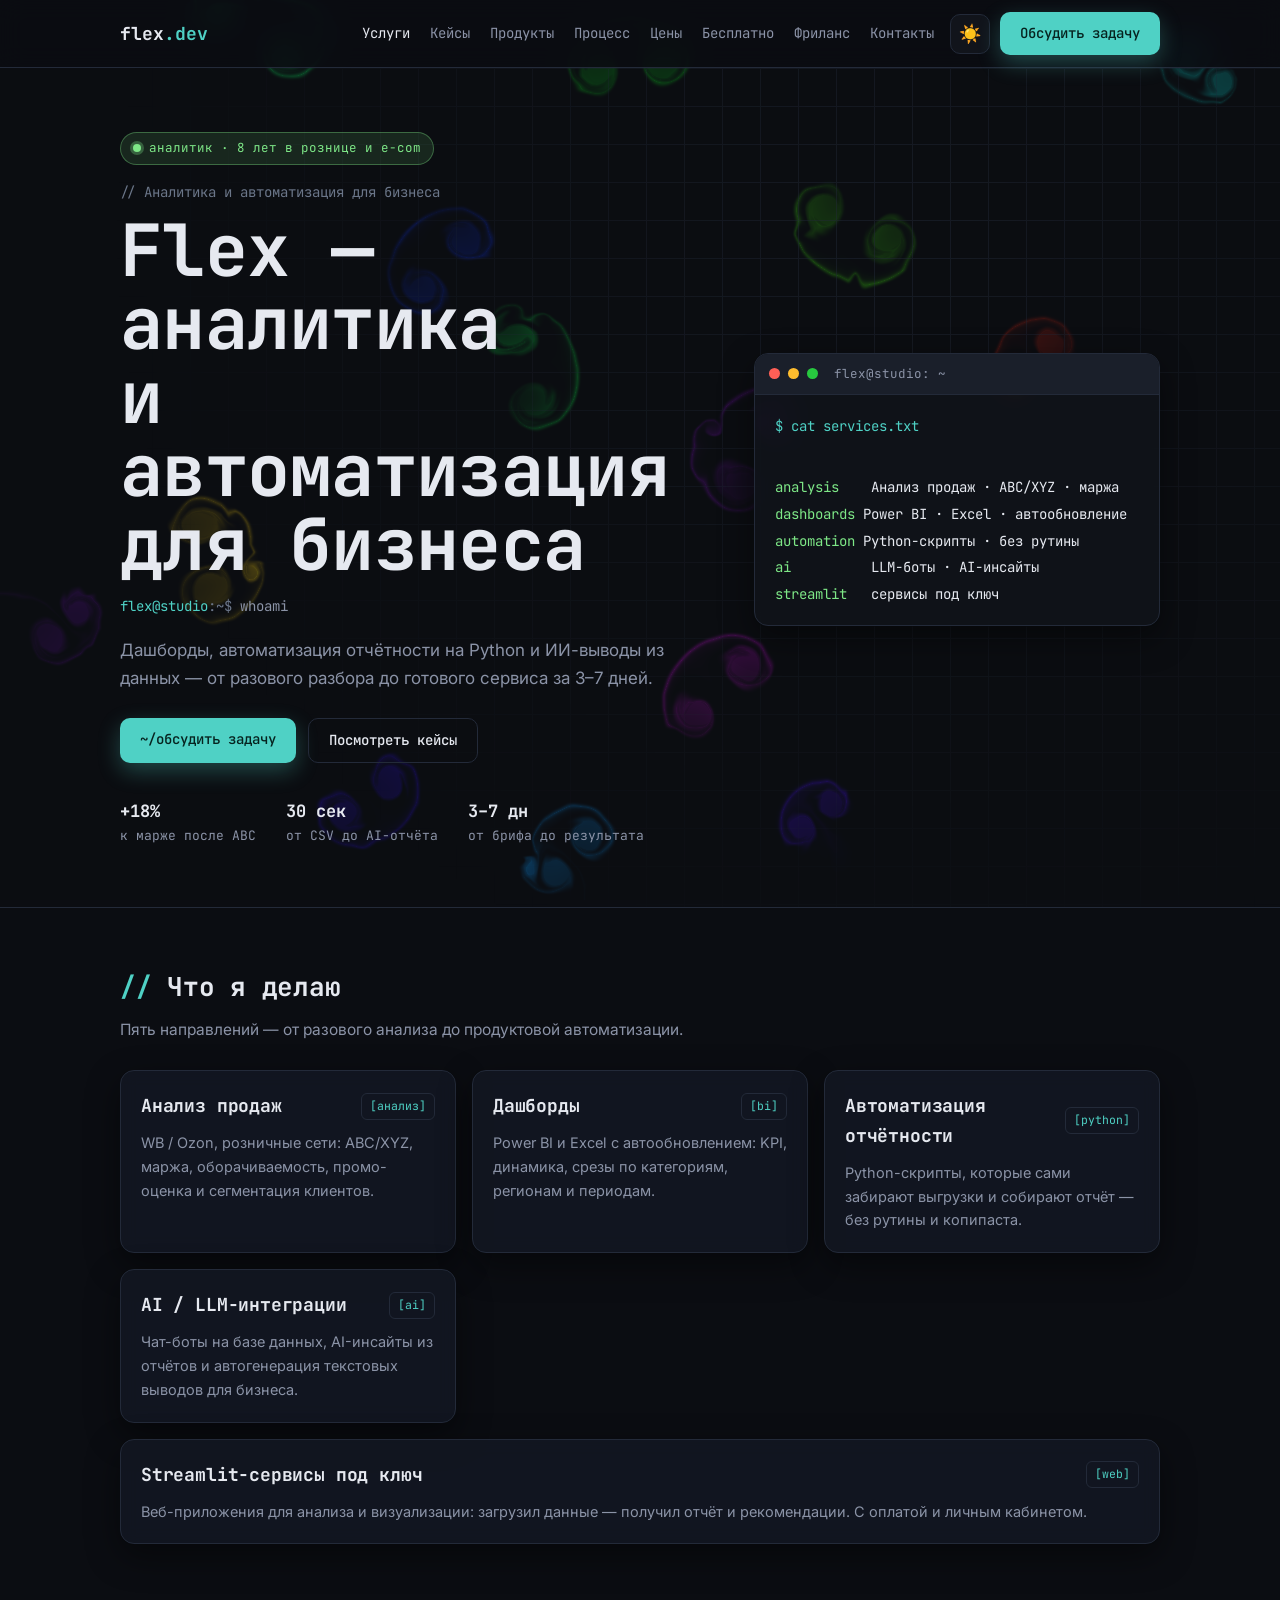
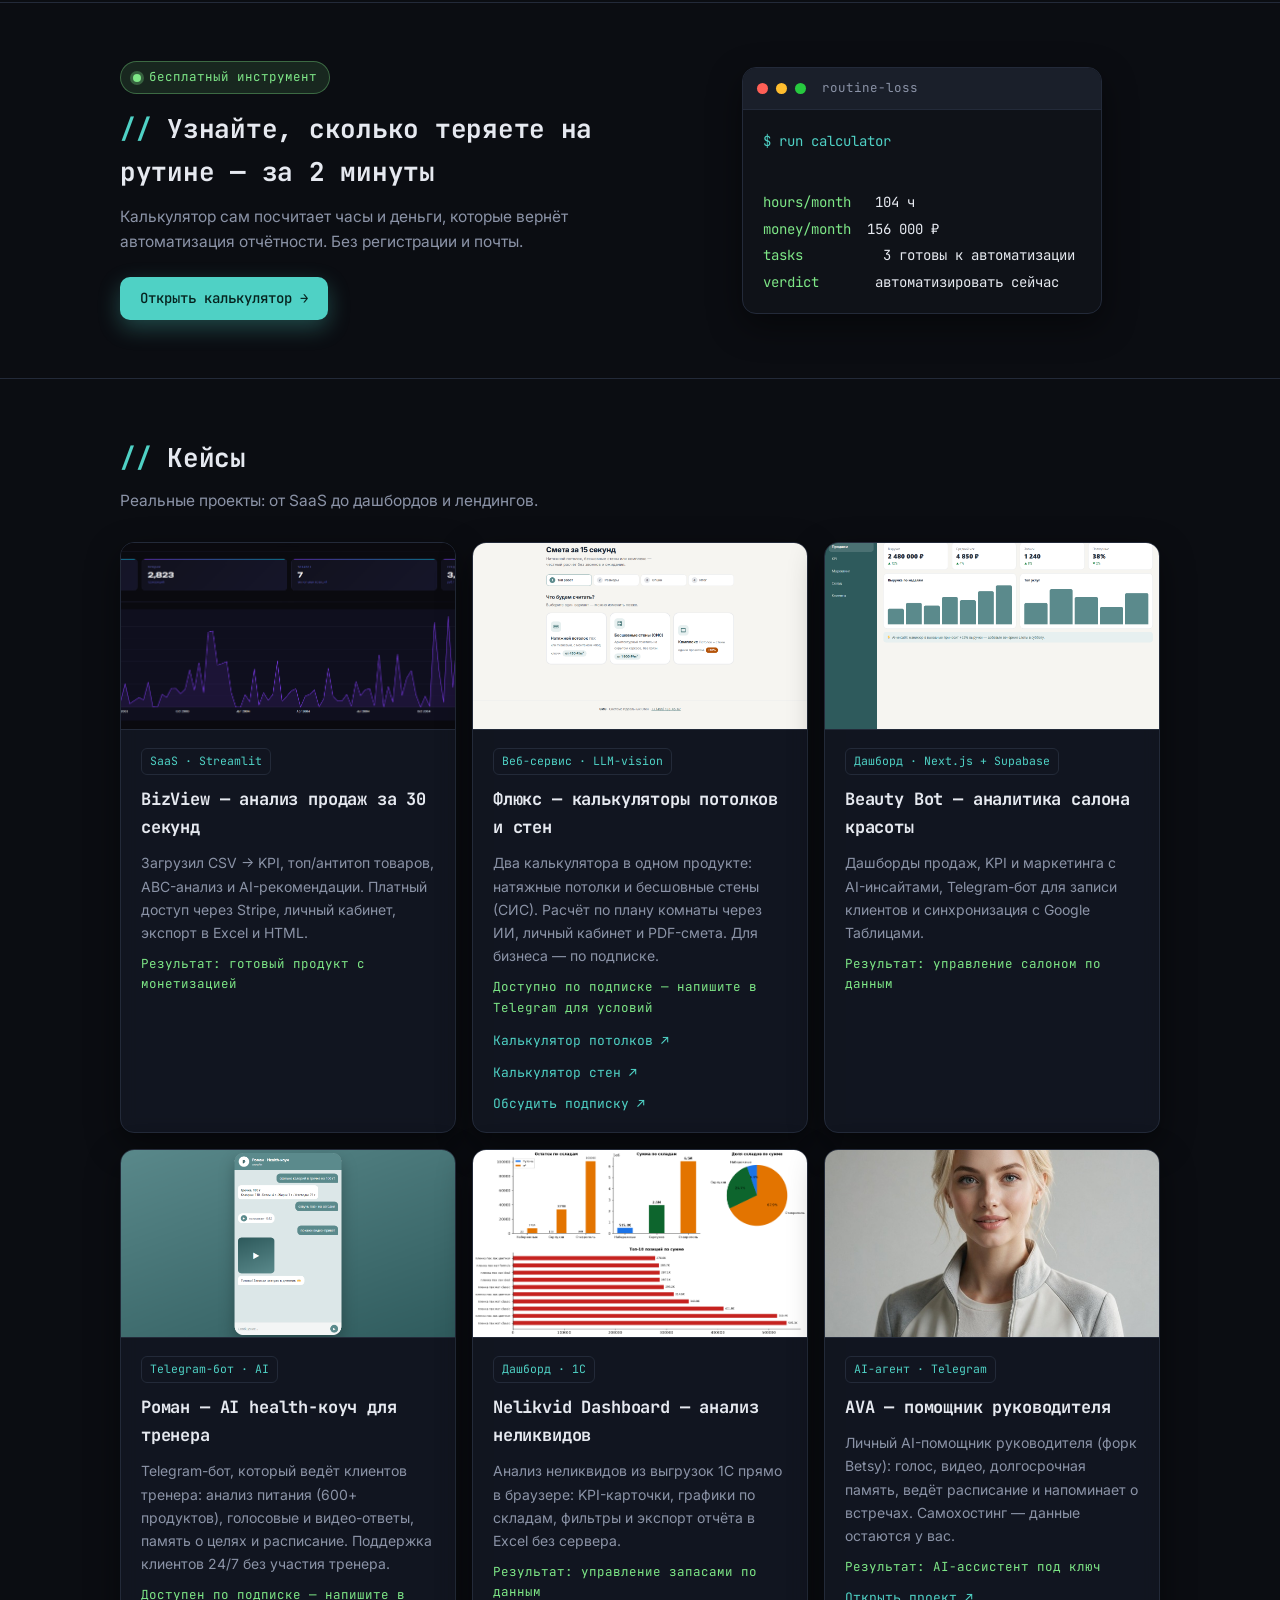
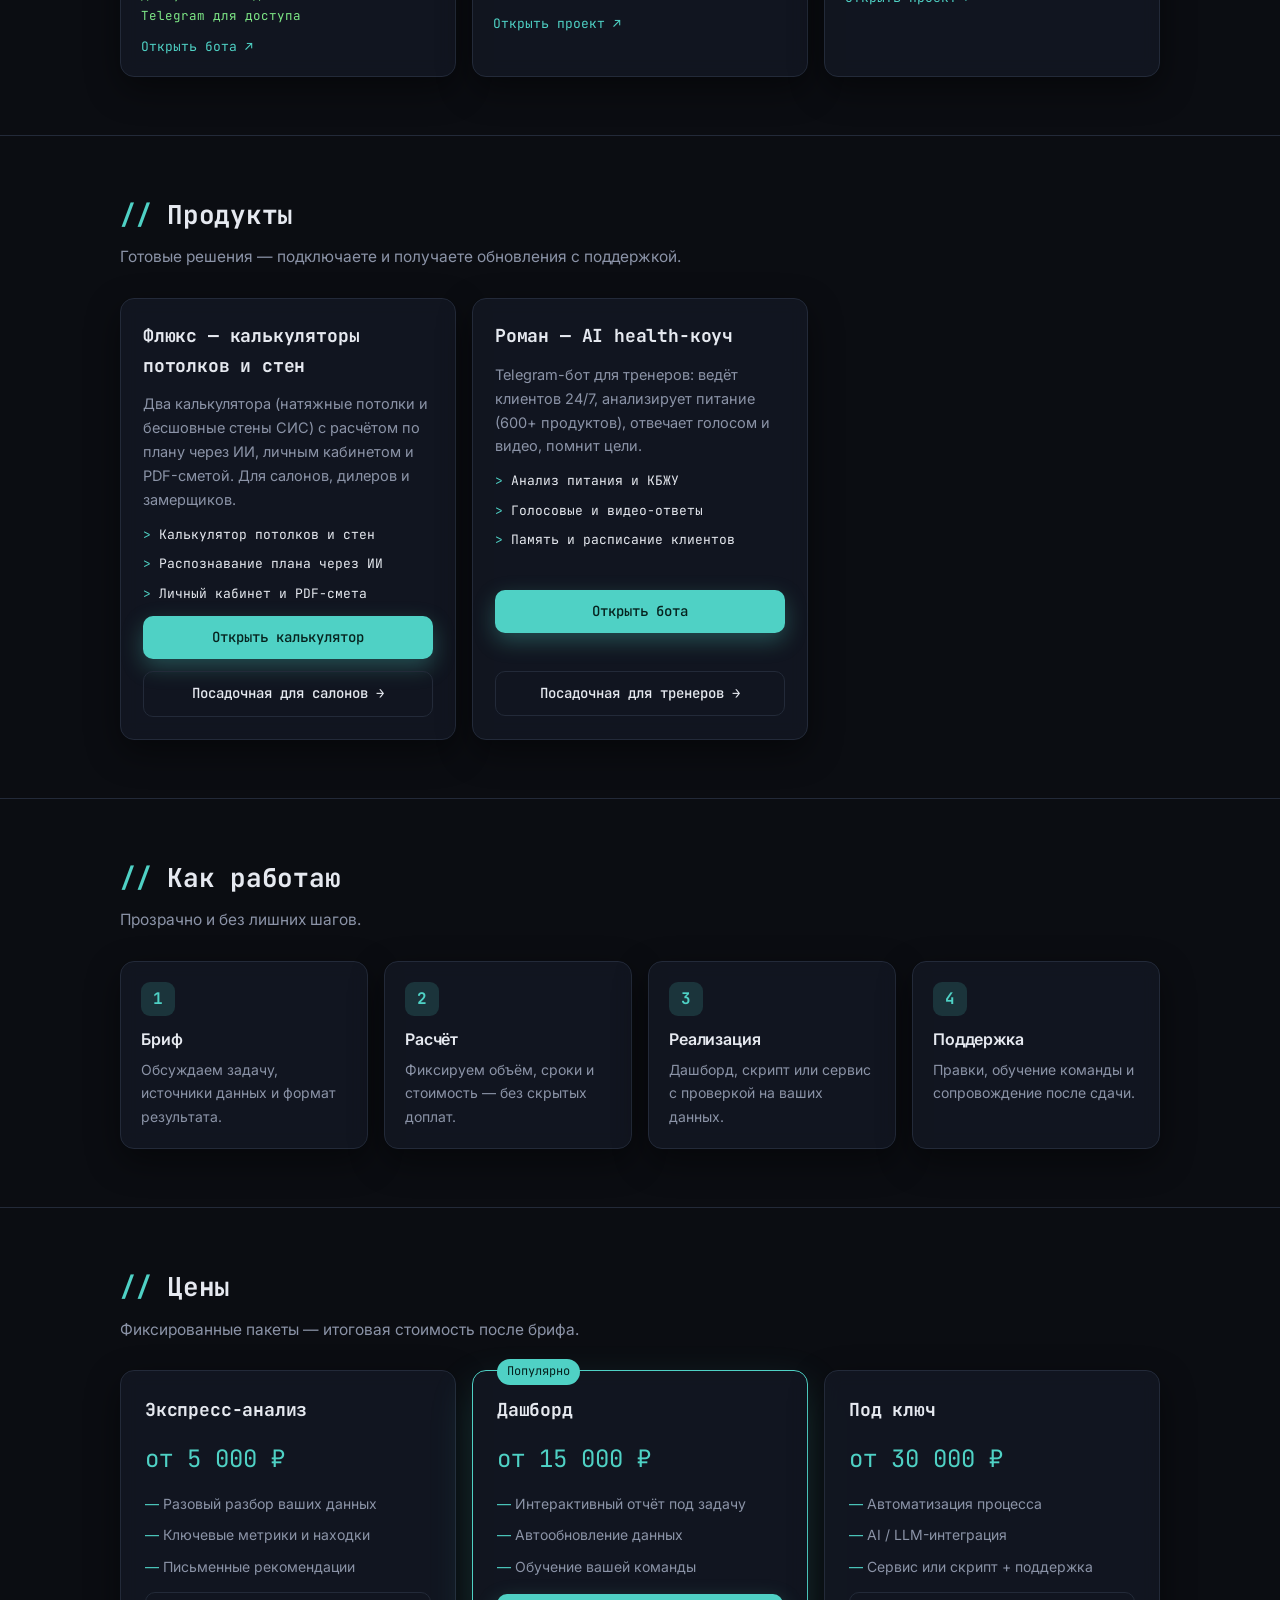
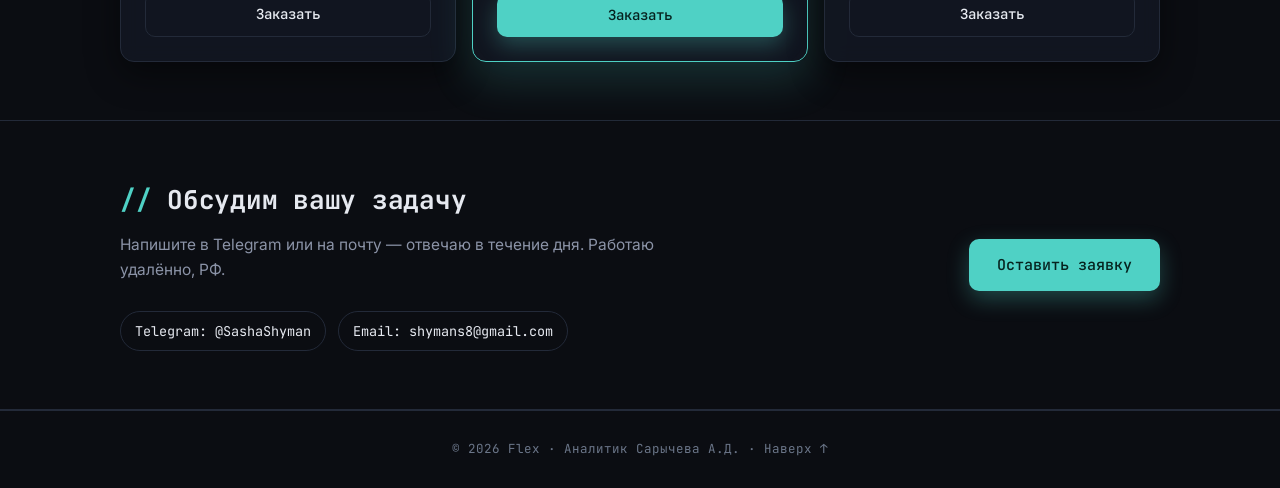
==== commit 79eb3a3e: "Add freelance landing page (freelance.html) from promo copy + nav link" ====
--- a/index.html
+++ b/index.html
@@ -25,6 +25,7 @@
         <a href="#process">Процесс</a>
         <a href="#pricing">Цены</a>
         <a href="calculator.html">Бесплатно</a>
+        <a href="freelance.html">Фриланс</a>
         <a href="#contacts">Контакты</a>
       </nav>
       <div class="nav__actions">
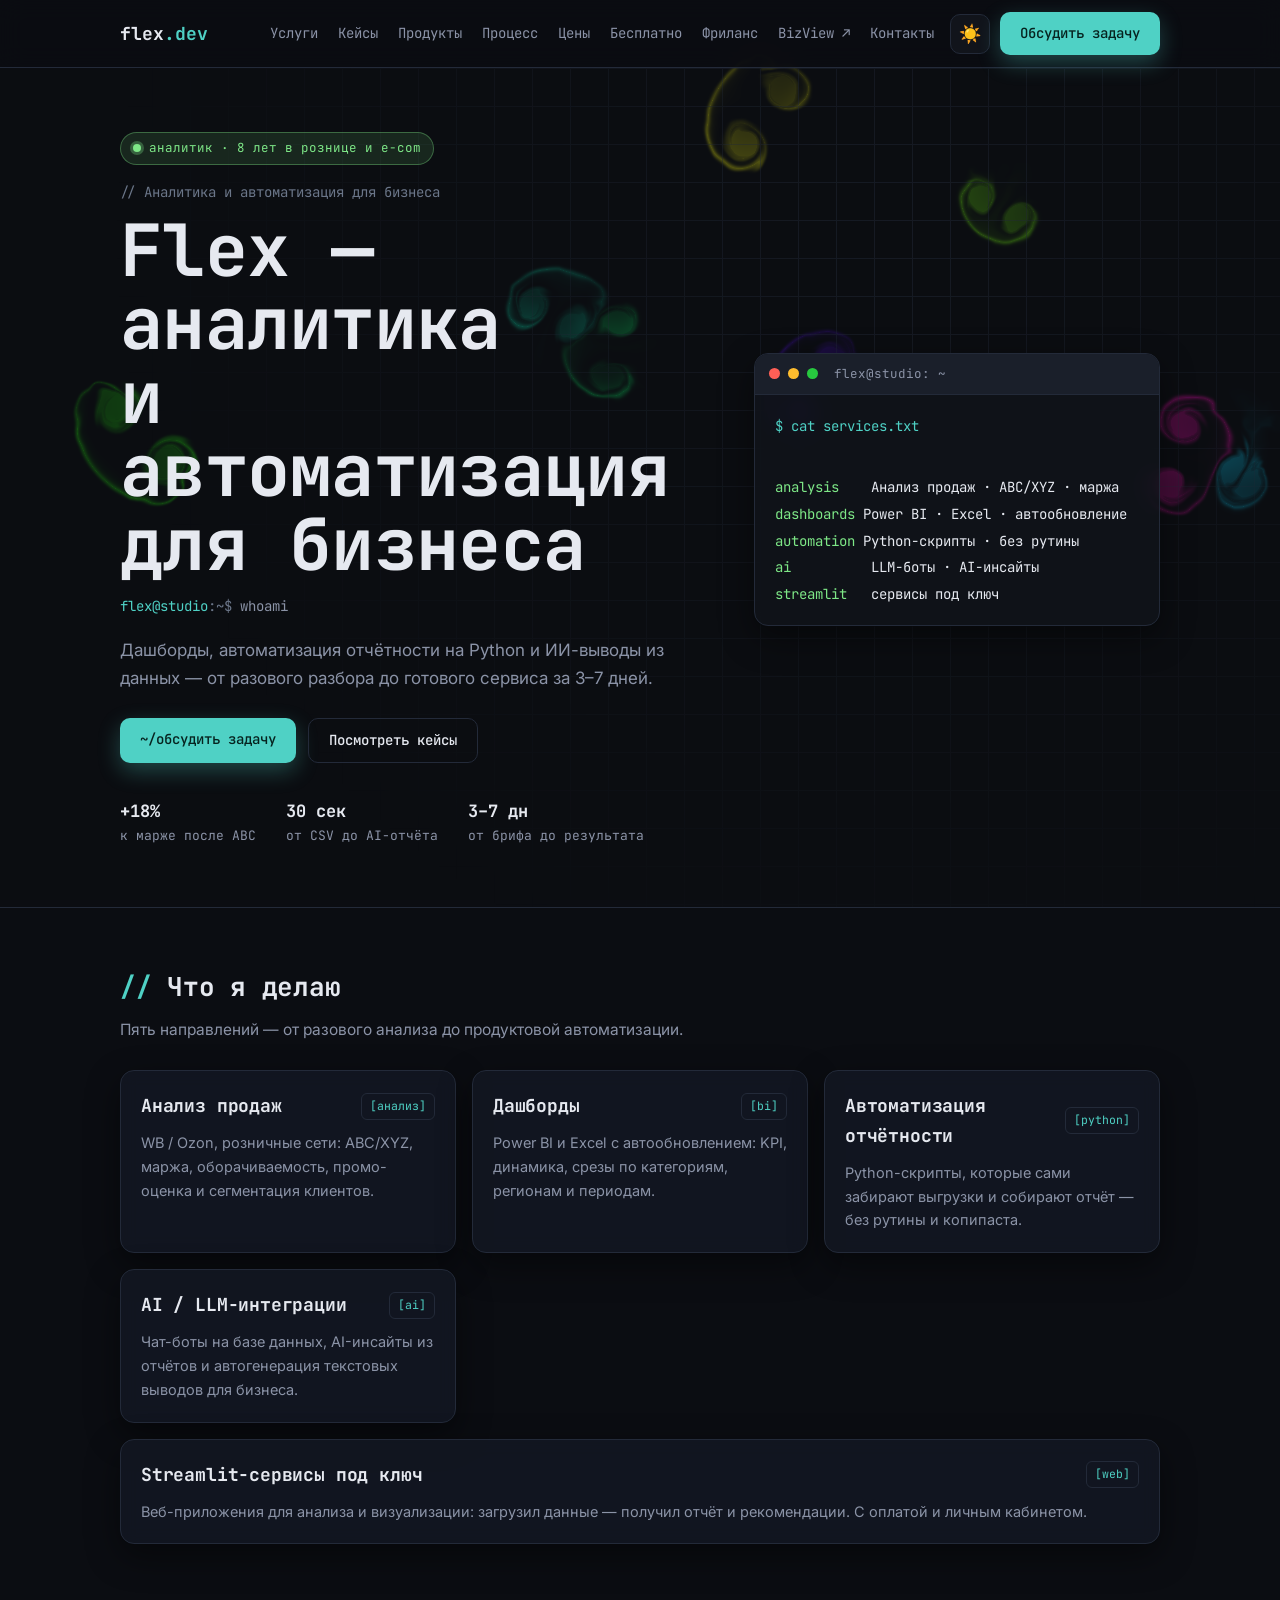
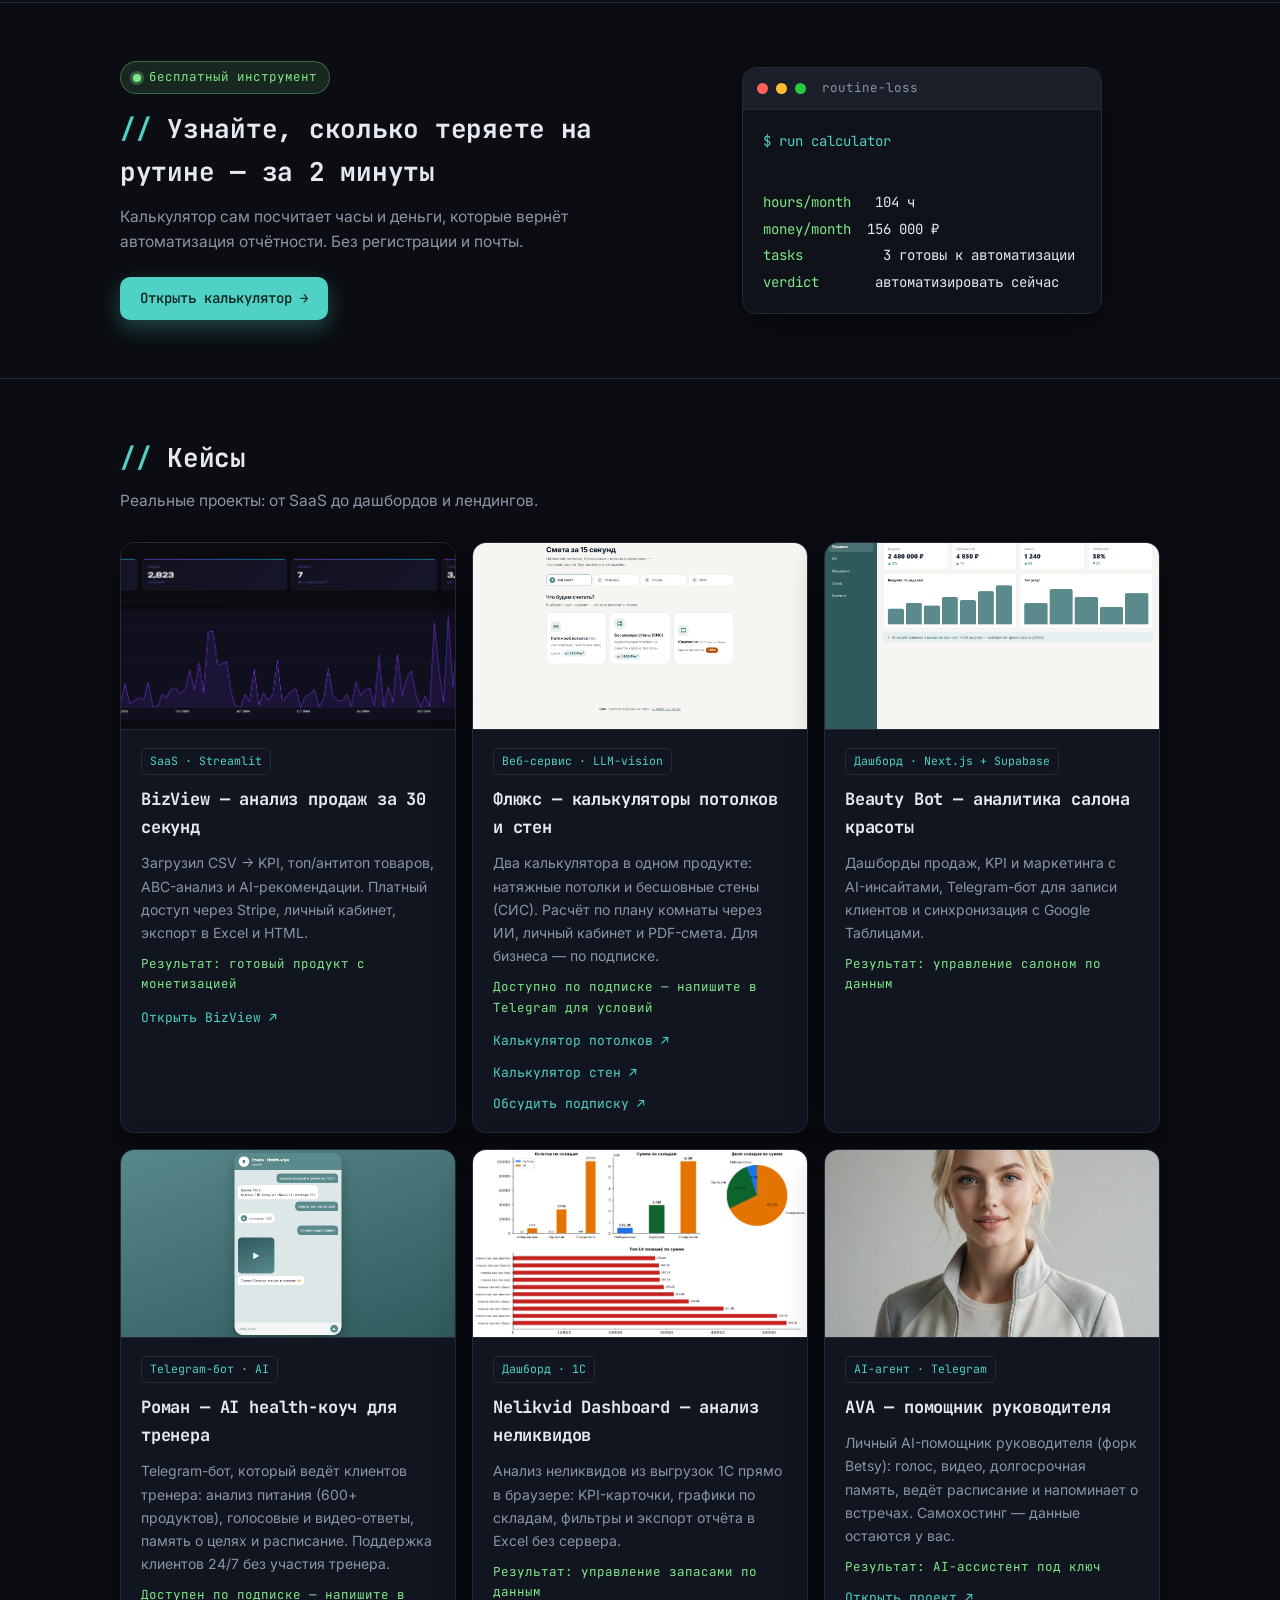
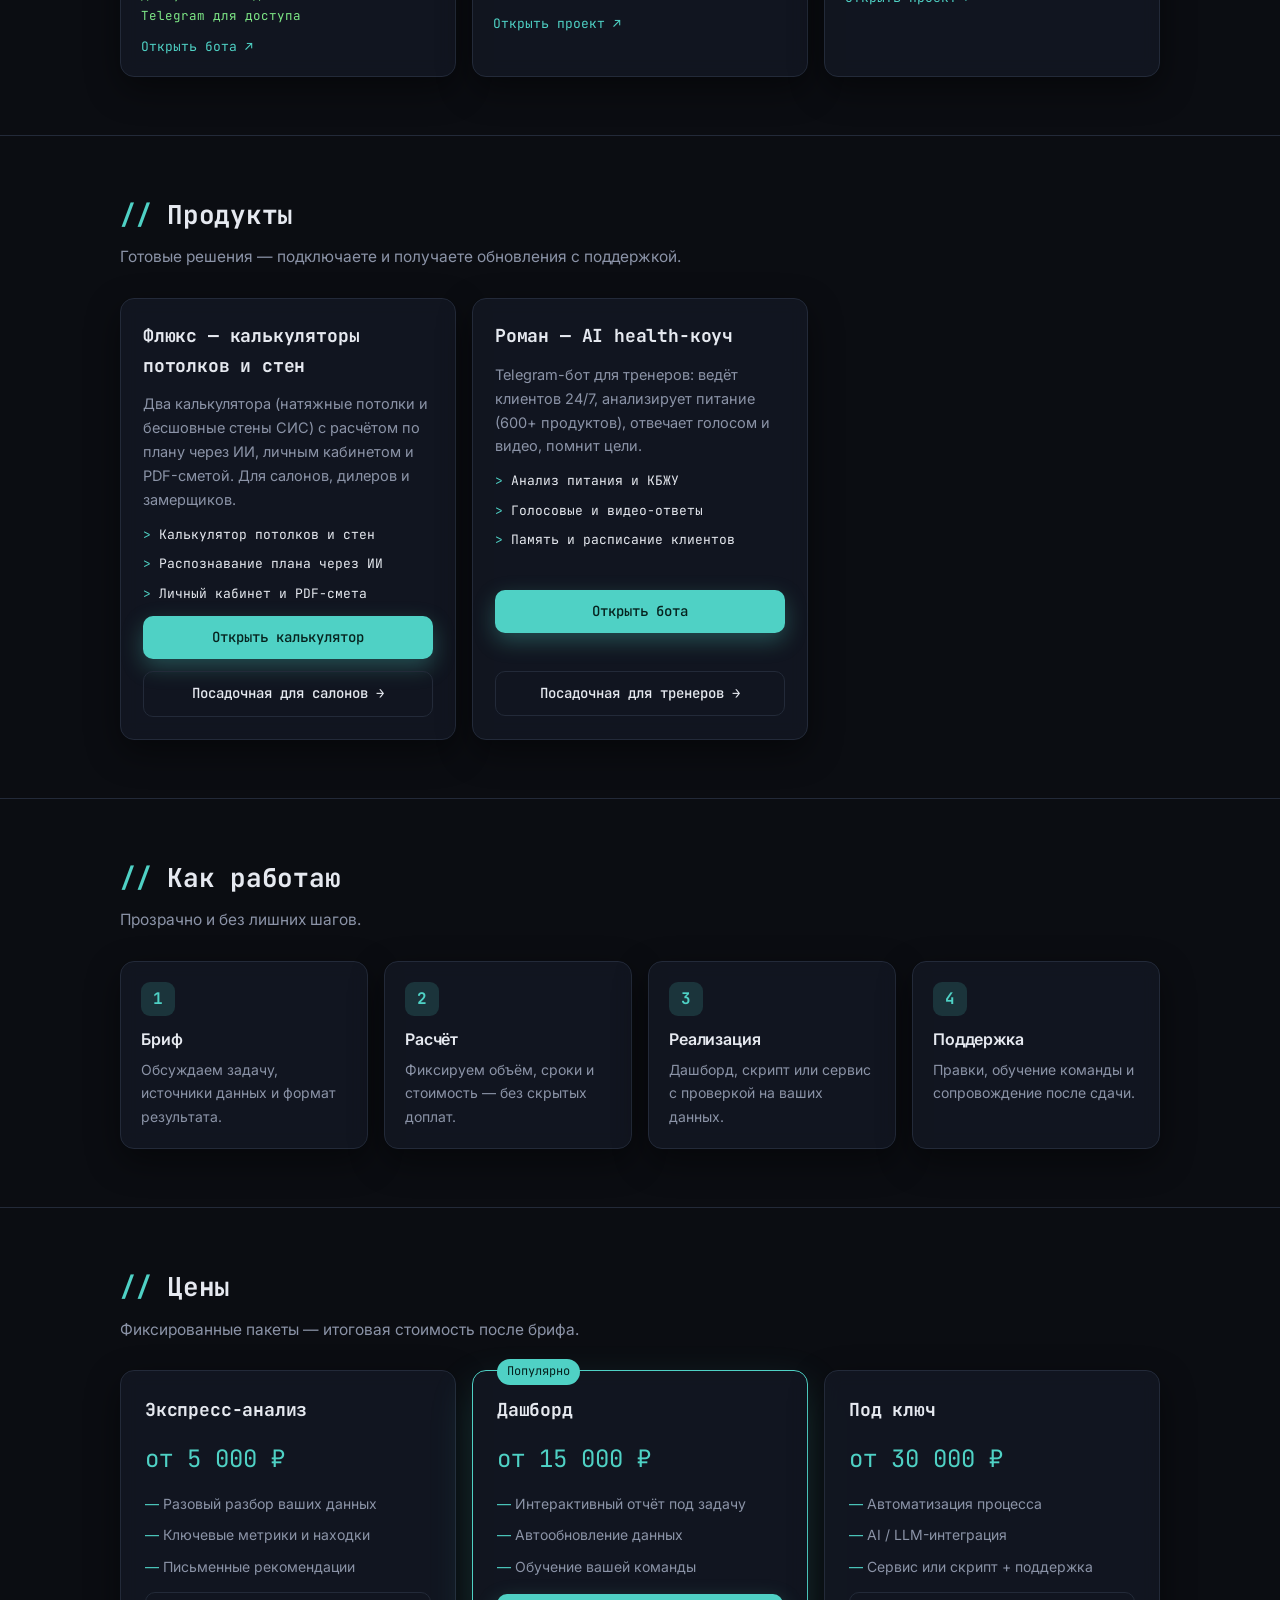
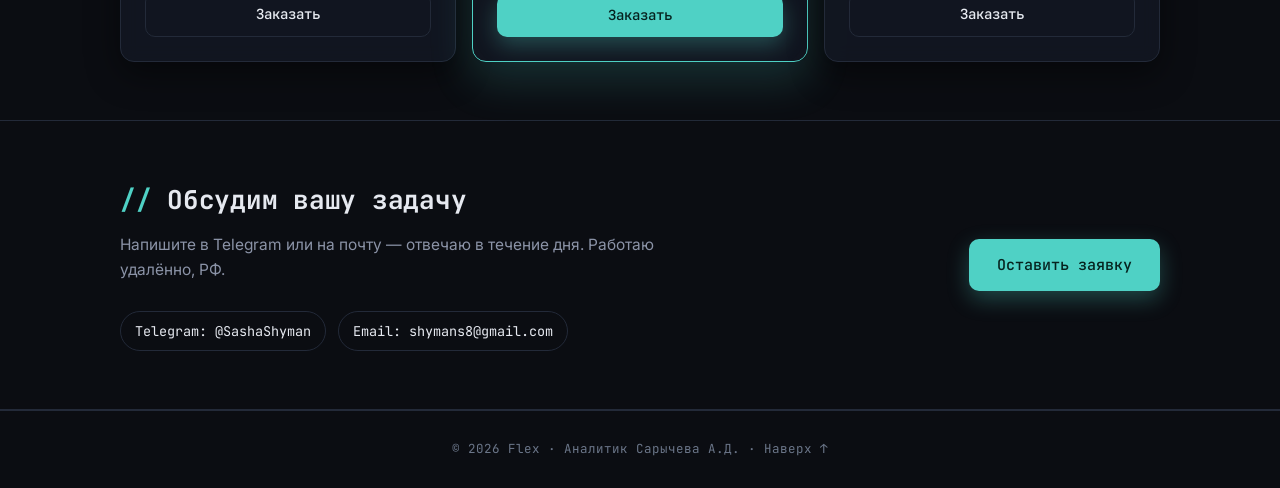
==== commit 811e3369: "Add deployed BizView link to landing" ====
--- a/index.html
+++ b/index.html
@@ -26,6 +26,7 @@
         <a href="#pricing">Цены</a>
         <a href="calculator.html">Бесплатно</a>
         <a href="freelance.html">Фриланс</a>
+        <a href="https://bizview-ekjr.onrender.com/" target="_blank" rel="noopener">BizView ↗</a>
         <a href="#contacts">Контакты</a>
       </nav>
       <div class="nav__actions">
@@ -147,6 +148,9 @@
               <h3>BizView — анализ продаж за 30 секунд</h3>
               <p>Загрузил CSV → KPI, топ/антитоп товаров, ABC-анализ и AI-рекомендации. Платный доступ через Stripe, личный кабинет, экспорт в Excel и HTML.</p>
               <span class="case__result">Результат: готовый продукт с монетизацией</span>
+              <div class="case__links">
+                <a class="case__link" href="https://bizview-ekjr.onrender.com/" target="_blank" rel="noopener">Открыть BizView ↗</a>
+              </div>
             </div>
           </article>
           <article class="case">
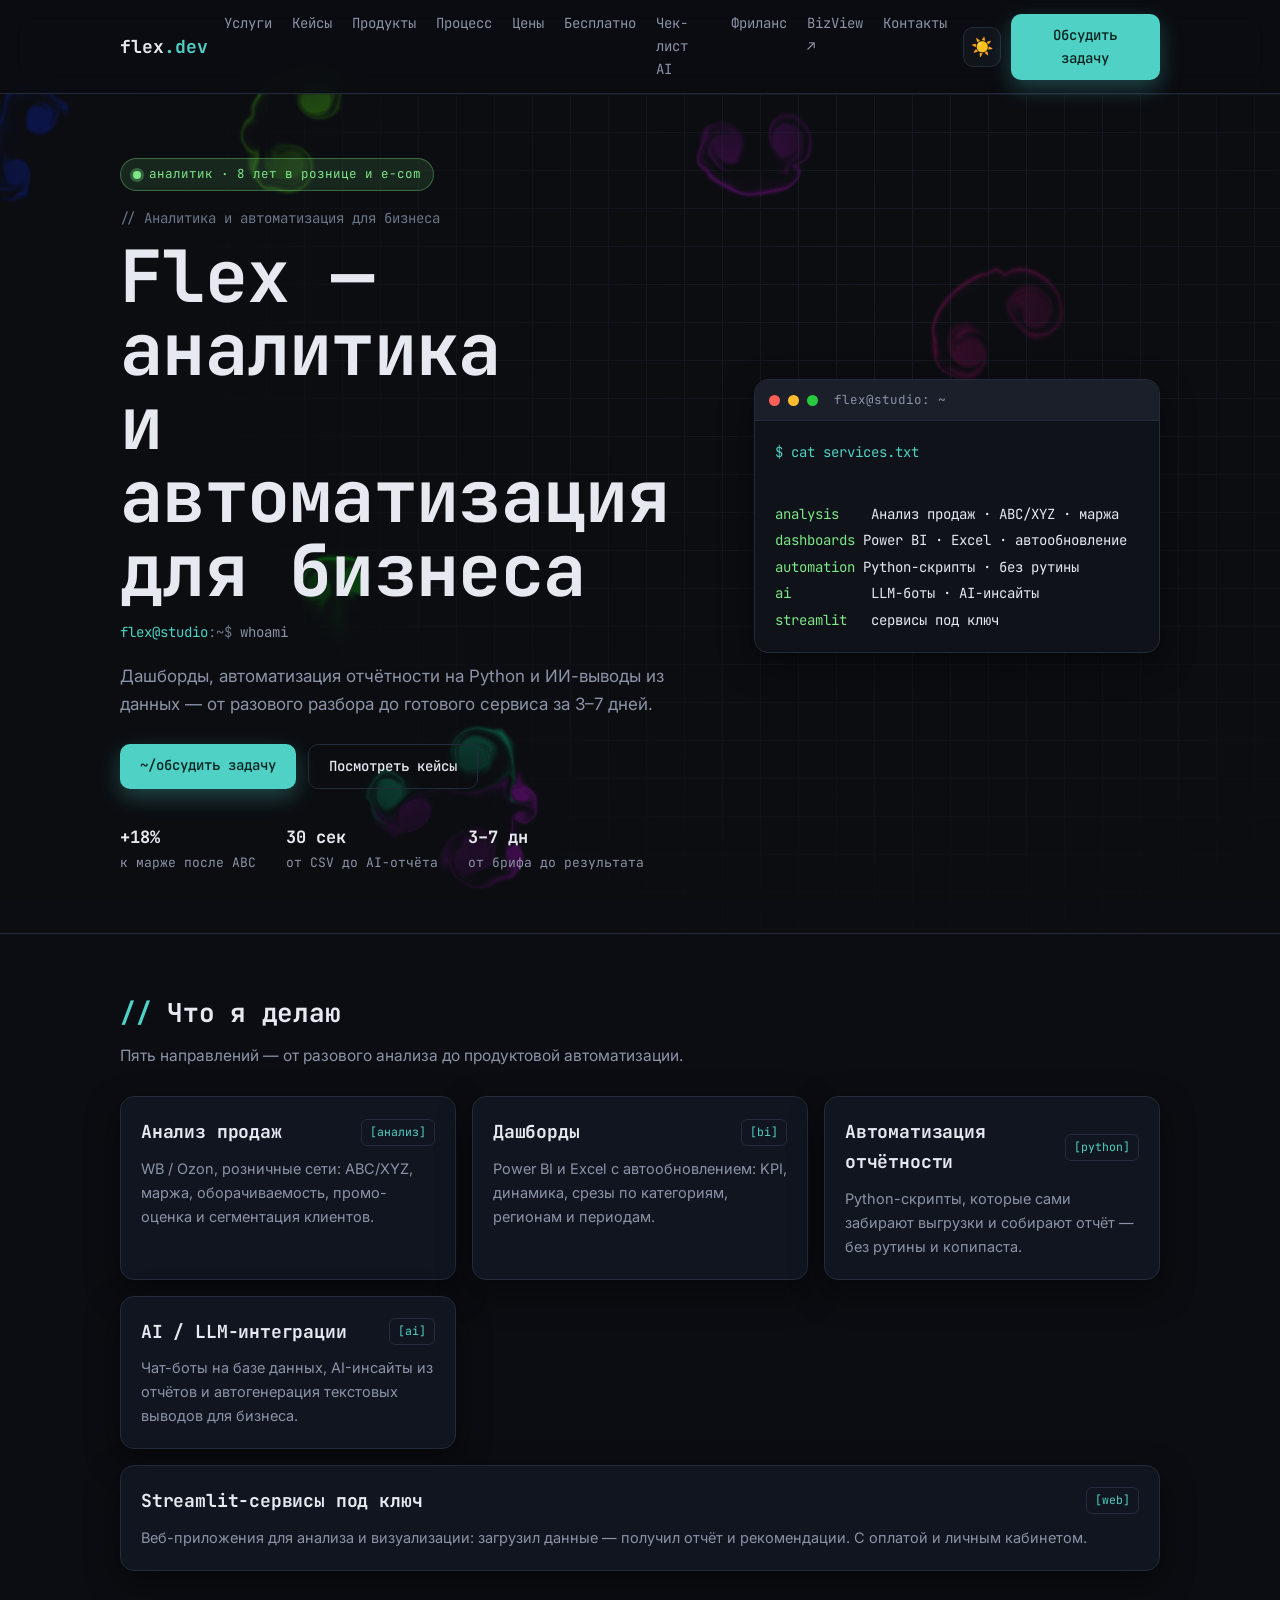
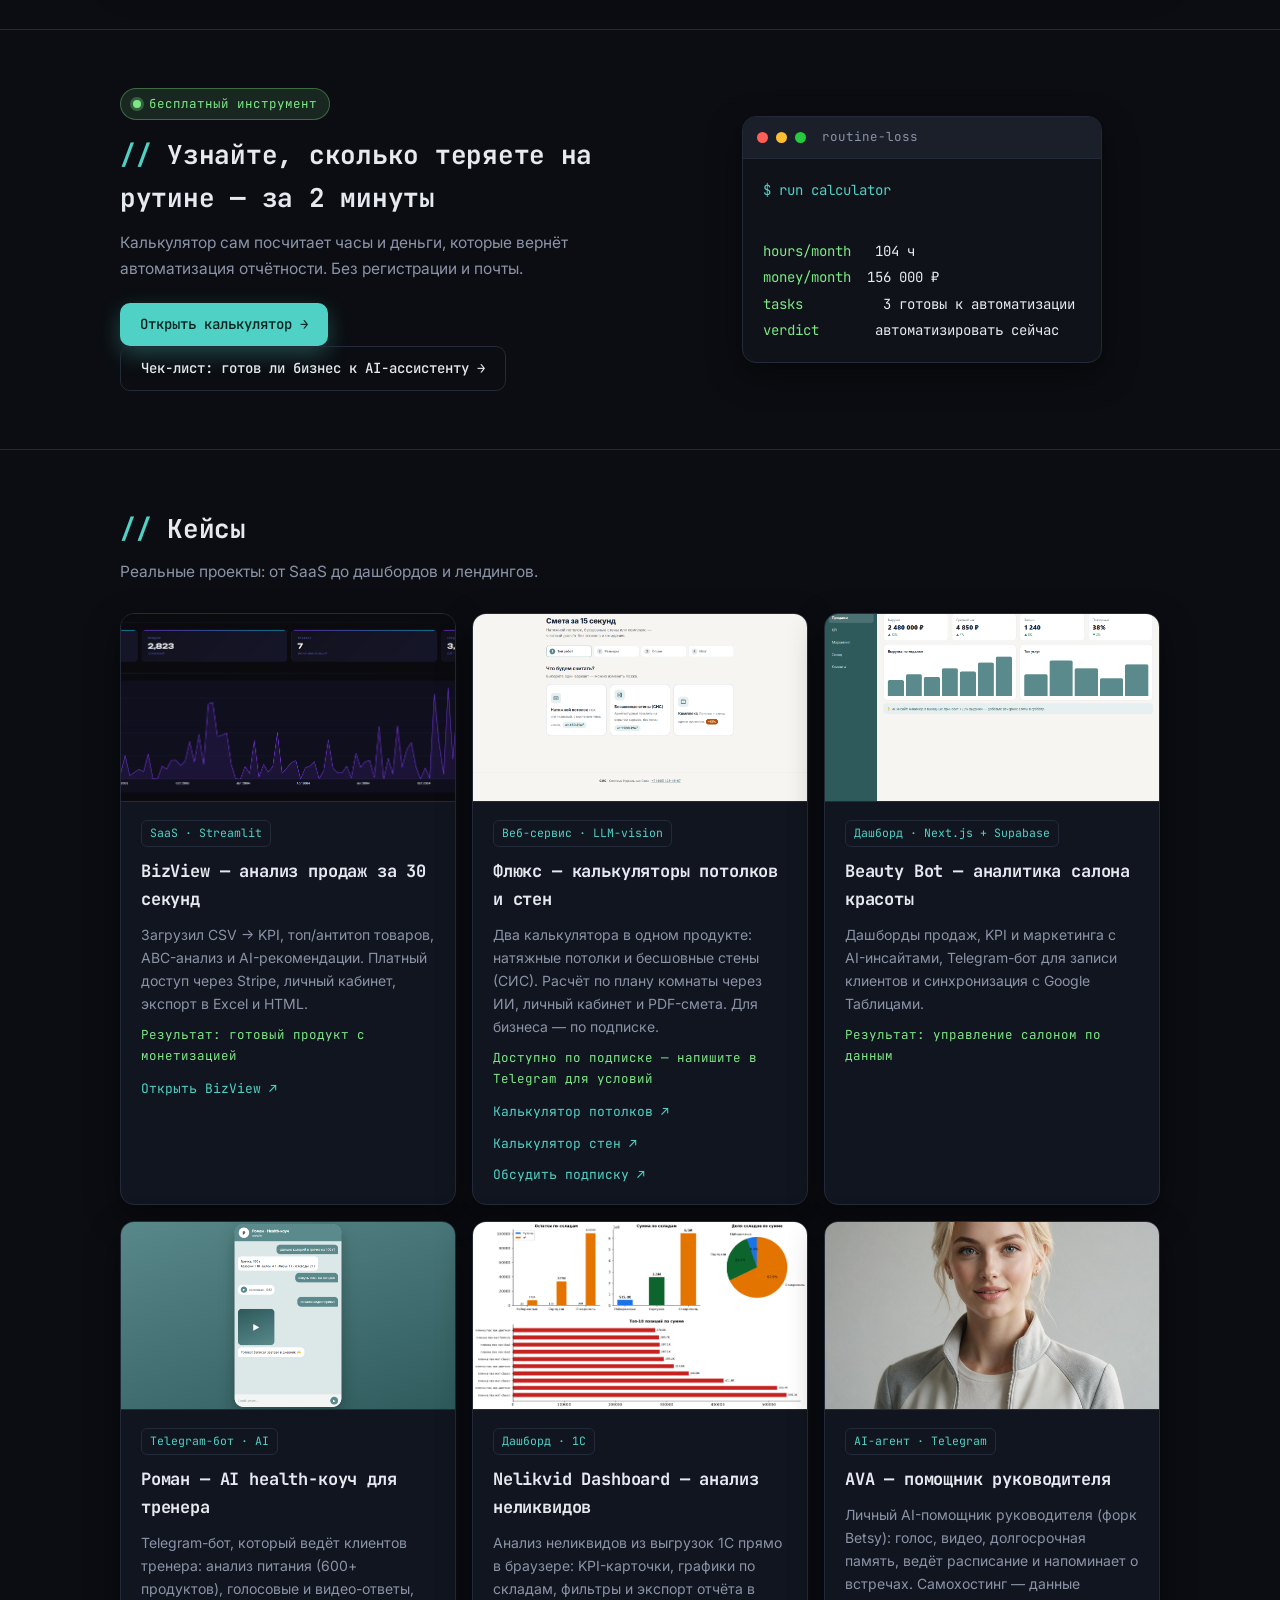
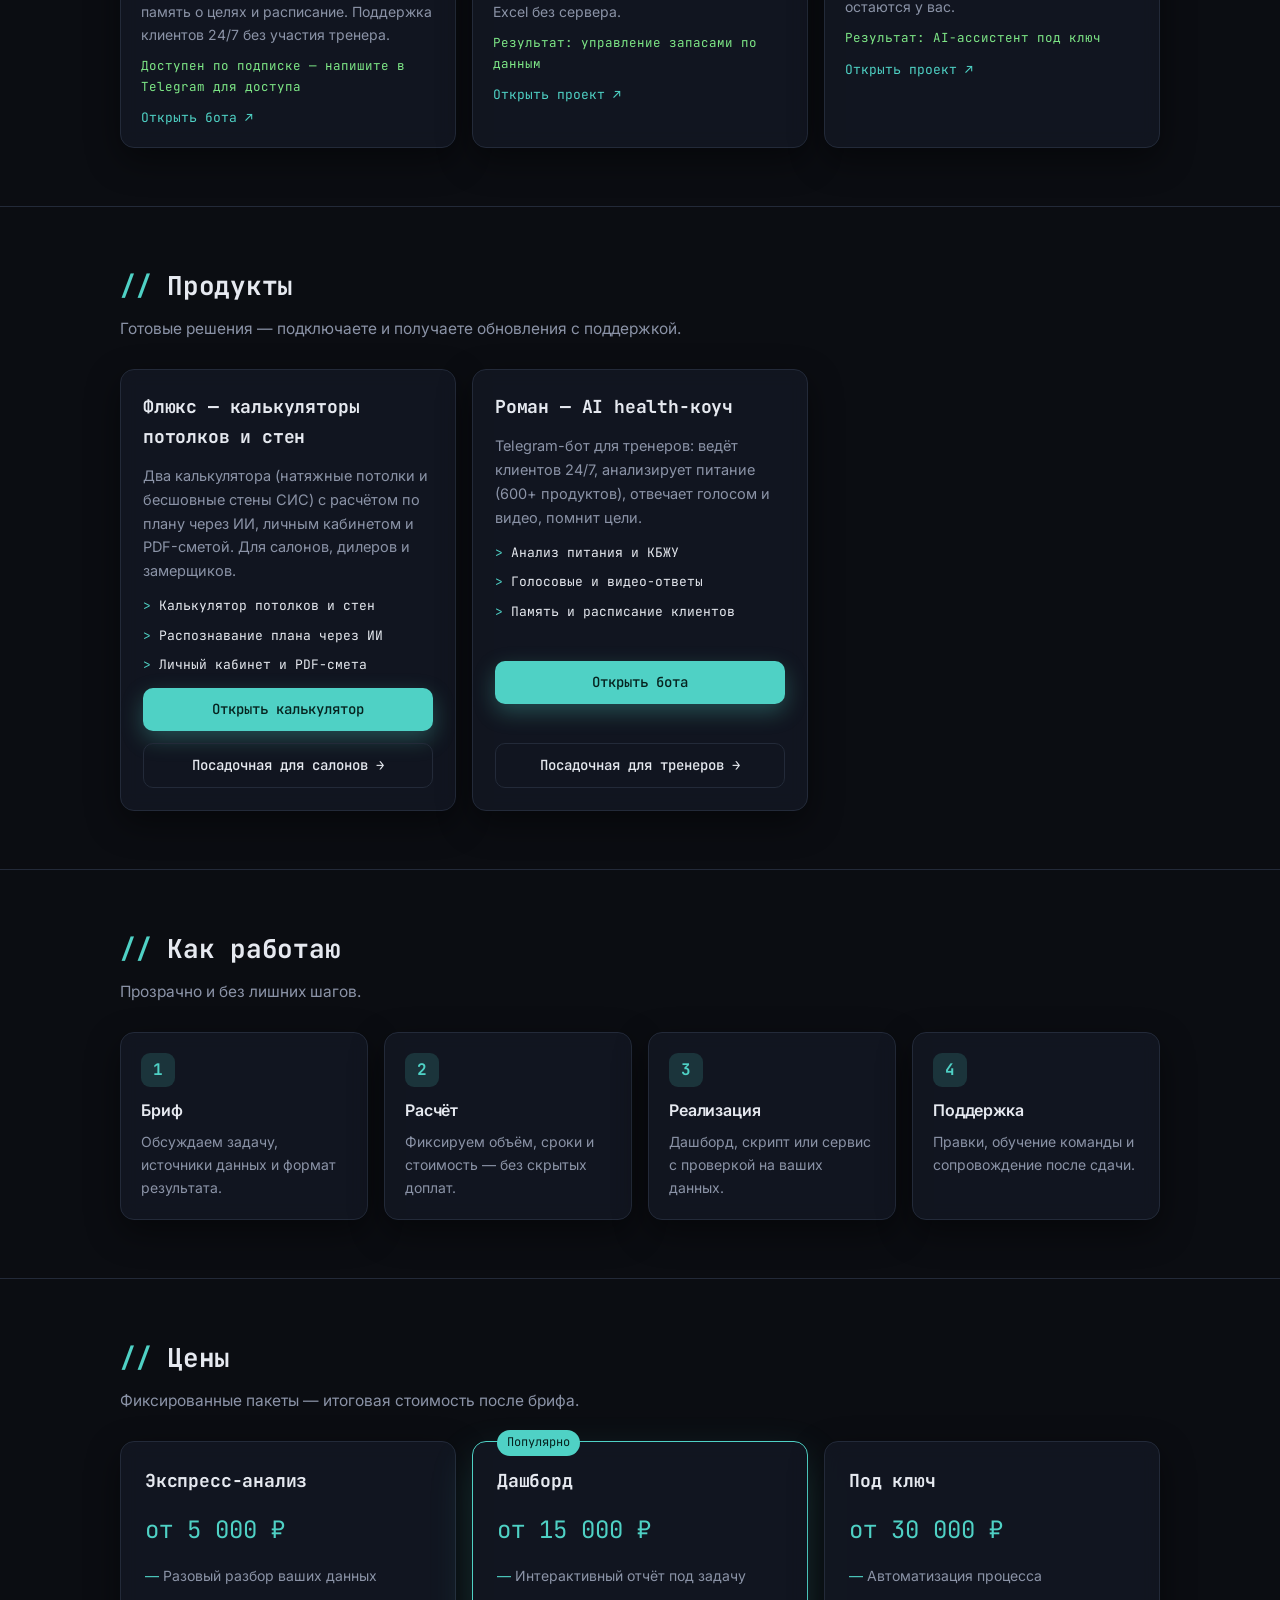
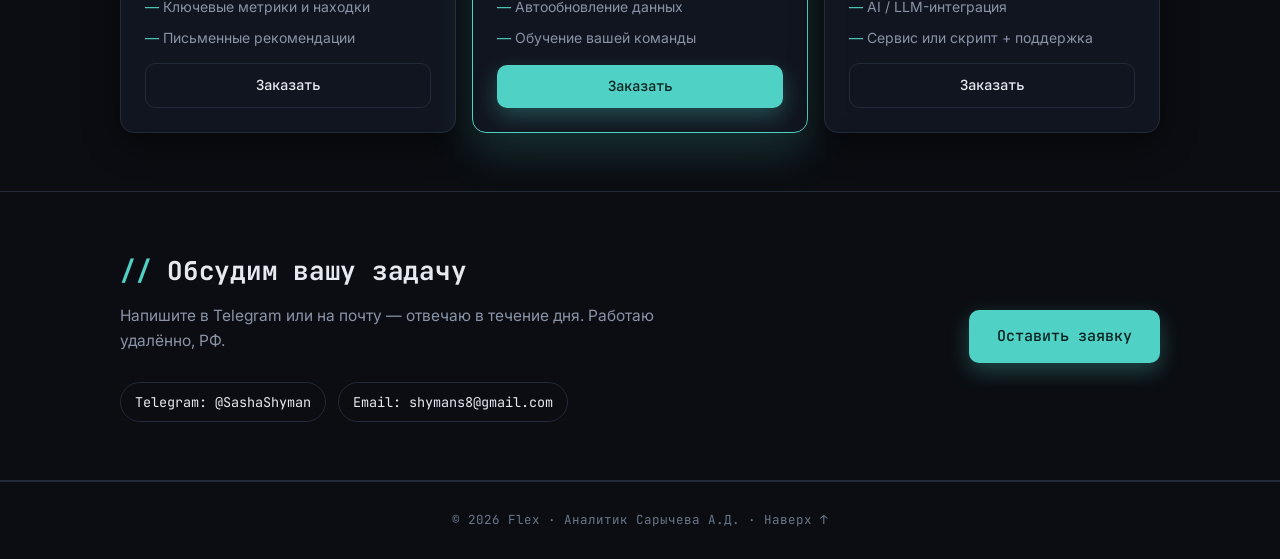
==== commit 11e40fa2: "Add AI-readiness checklist page + Formspree capture on lead magnets" ====
--- a/index.html
+++ b/index.html
@@ -25,6 +25,7 @@
         <a href="#process">Процесс</a>
         <a href="#pricing">Цены</a>
         <a href="calculator.html">Бесплатно</a>
+        <a href="ai-checklist.html">Чек-лист AI</a>
         <a href="freelance.html">Фриланс</a>
         <a href="https://bizview-ekjr.onrender.com/" target="_blank" rel="noopener">BizView ↗</a>
         <a href="#contacts">Контакты</a>
@@ -118,6 +119,7 @@
           <h2 class="section__title">Узнайте, сколько теряете на рутине — за 2 минуты</h2>
           <p class="section__sub">Калькулятор сам посчитает часы и деньги, которые вернёт автоматизация отчётности. Без регистрации и почты.</p>
           <a class="btn btn--primary" href="calculator.html">Открыть калькулятор →</a>
+          <a class="btn btn--ghost" href="ai-checklist.html">Чек-лист: готов ли бизнес к AI-ассистенту →</a>
         </div>
         <div class="lead__media">
           <div class="terminal">
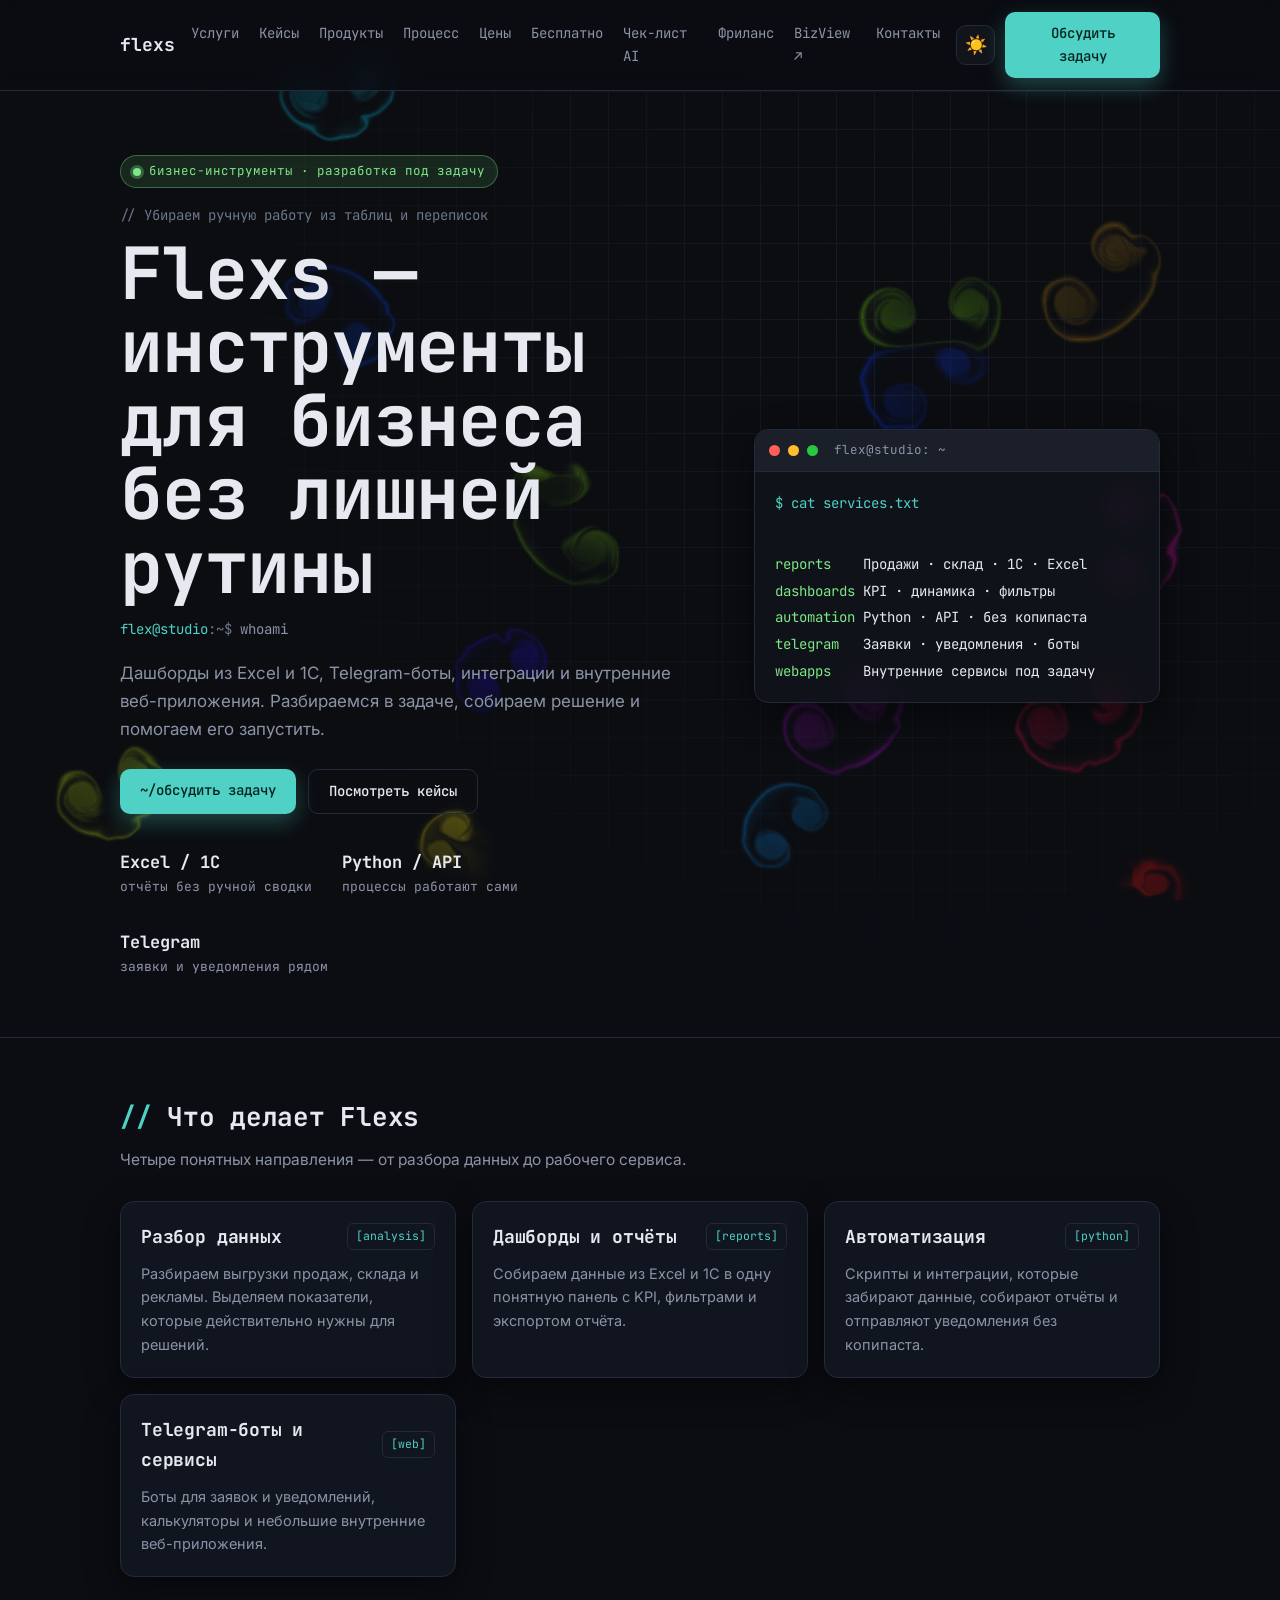
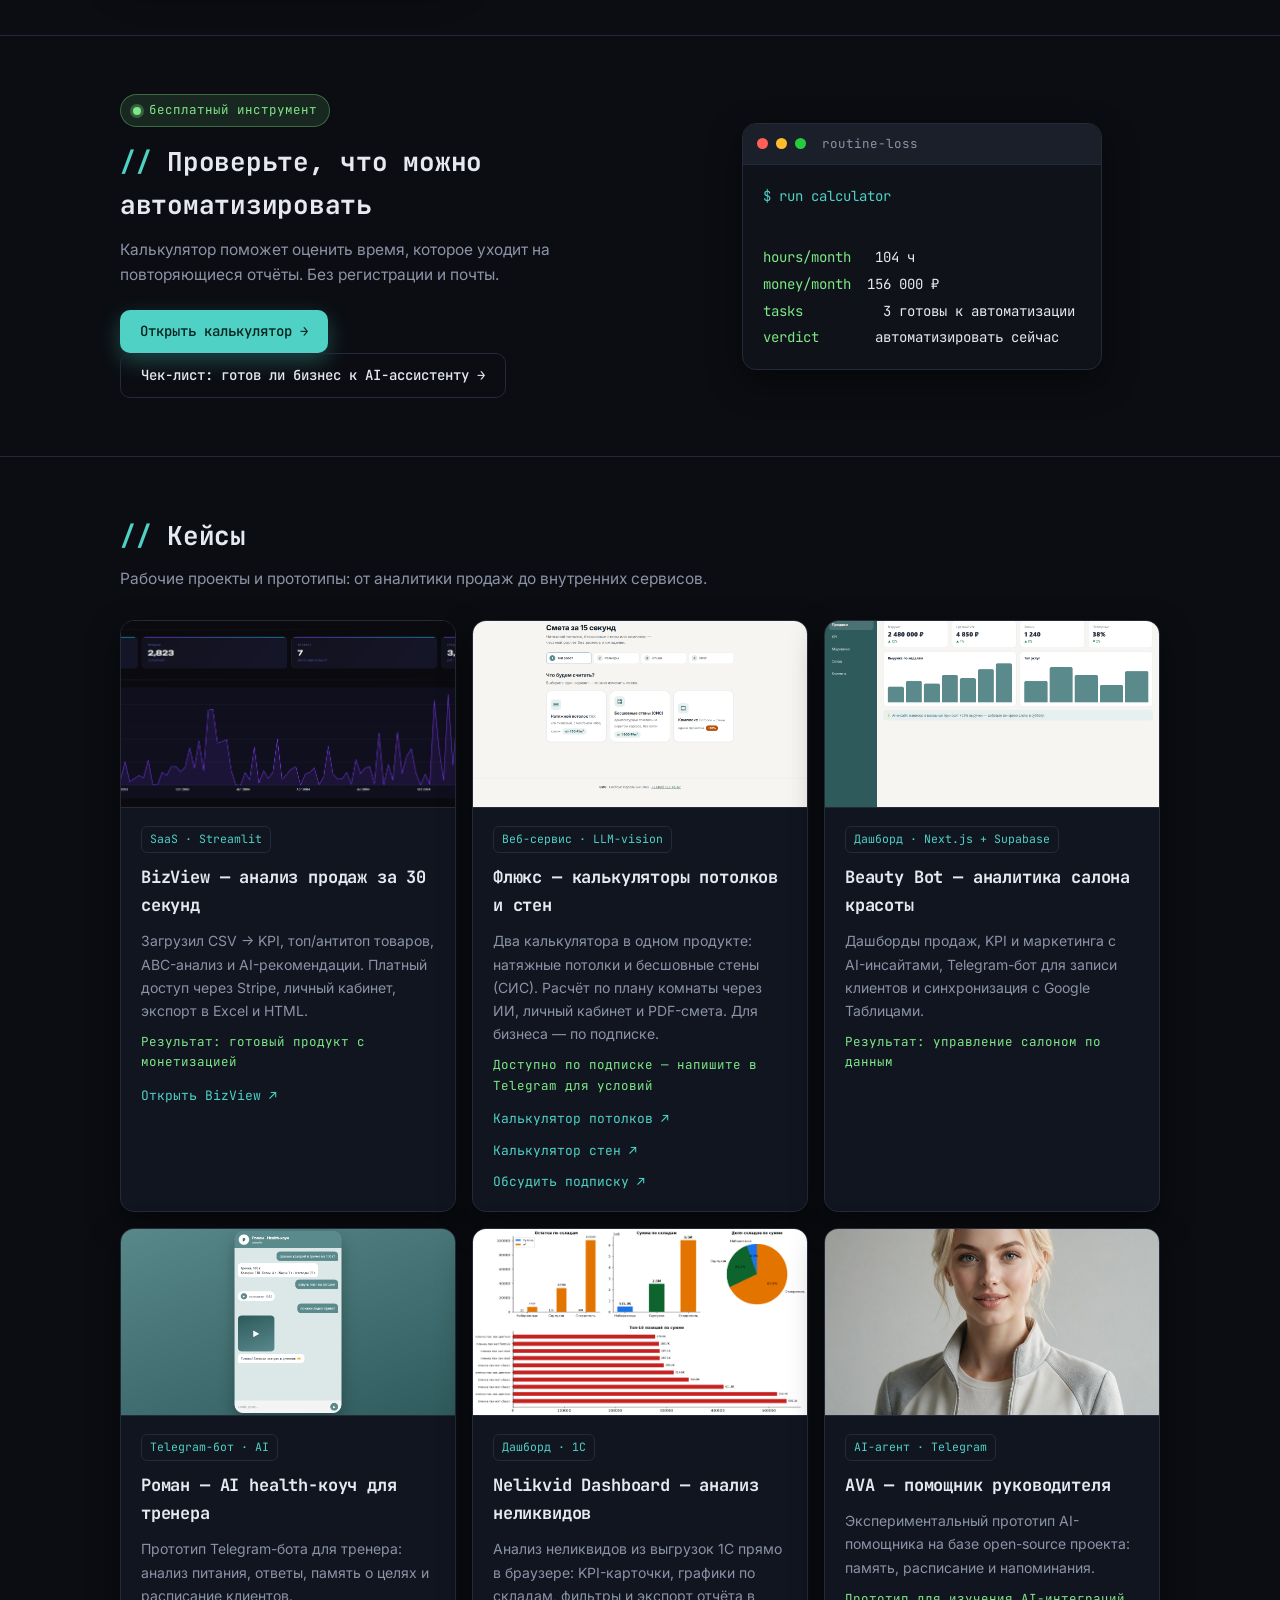
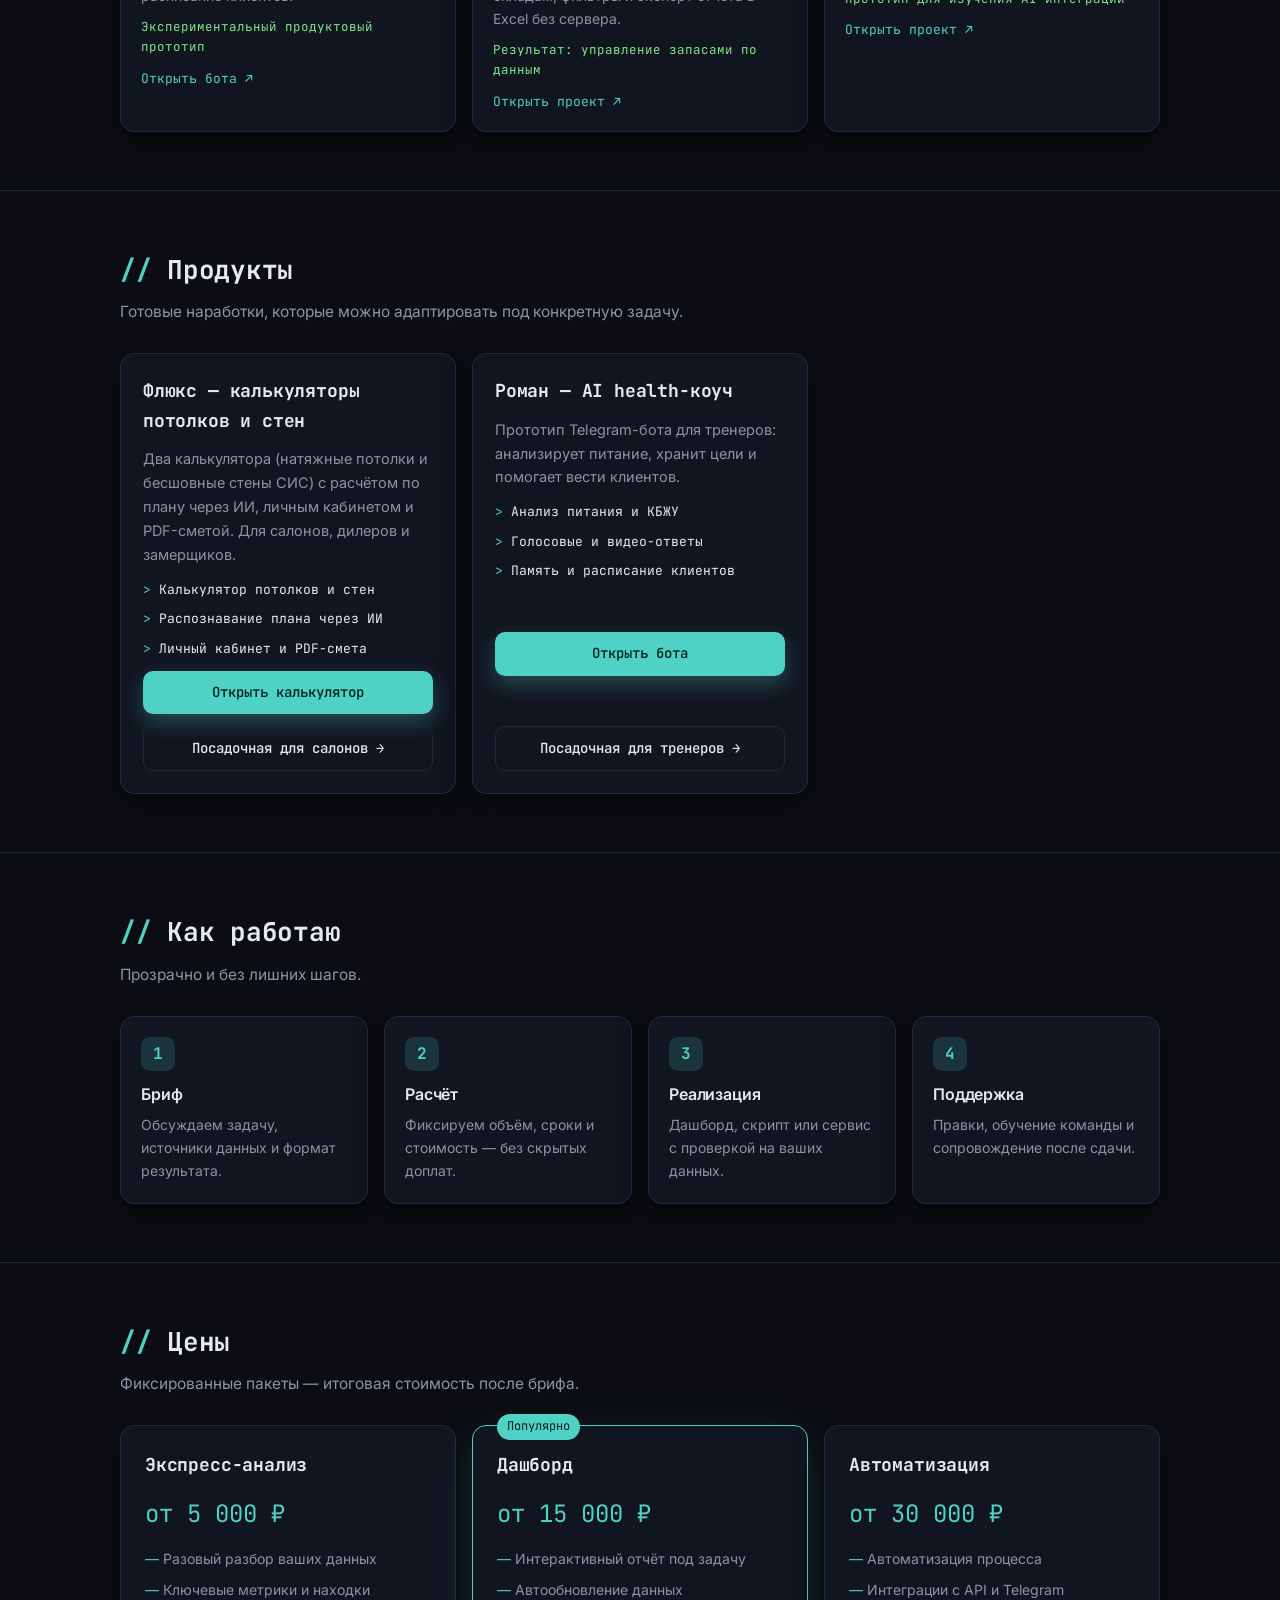
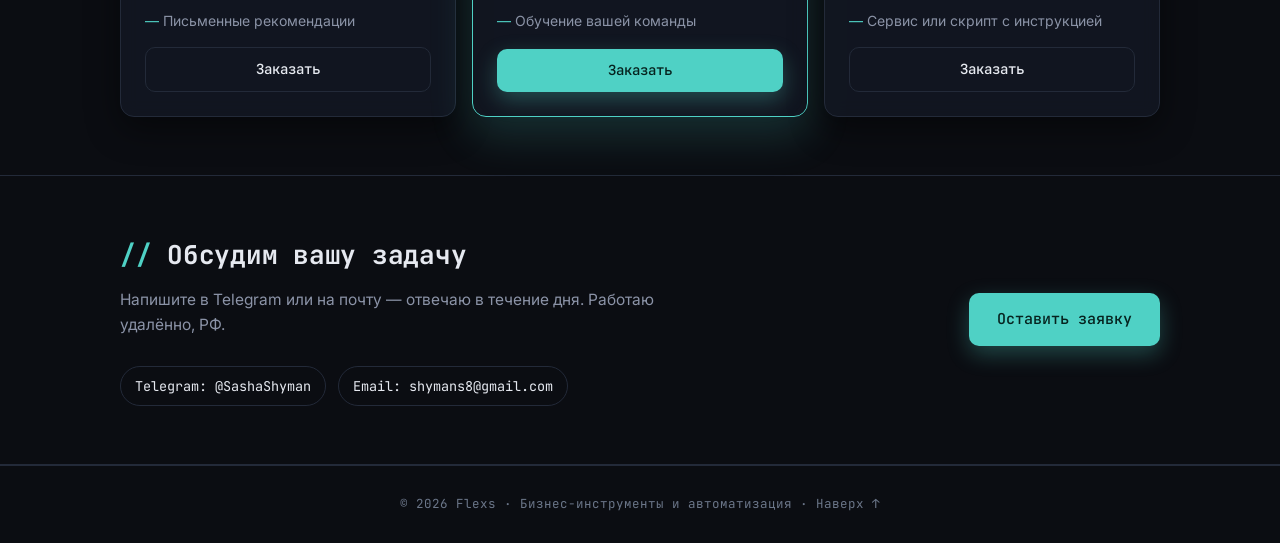
==== commit 34175291: "refine Flexs agency positioning" ====
--- a/index.html
+++ b/index.html
@@ -3,8 +3,8 @@
 <head>
   <meta charset="UTF-8" />
   <meta name="viewport" content="width=device-width, initial-scale=1.0" />
-  <title>Flex — аналитика и автоматизация для бизнеса</title>
-  <meta name="description" content="Flex — дашборды, автоматизация отчётности на Python и ИИ-выводы из данных. Аналитик Сарычева А.Д." />
+  <title>Flexs — бизнес-инструменты и автоматизация</title>
+  <meta name="description" content="Flexs разрабатывает дашборды, автоматизирует отчётность и собирает внутренние инструменты для бизнеса." />
   <link rel="icon" href="data:image/svg+xml,%3Csvg xmlns='http://www.w3.org/2000/svg' viewBox='0 0 32 32'%3E%3Crect width='32' height='32' rx='8' fill='%234fd1c5'/%3E%3Cpath d='M9 22V10l7 8 7-8v12' stroke='%2306231f' stroke-width='3' fill='none' stroke-linecap='round' stroke-linejoin='round'/%3E%3C/svg%3E" />
   <link rel="preconnect" href="https://fonts.googleapis.com" />
   <link rel="preconnect" href="https://fonts.gstatic.com" crossorigin />
@@ -17,7 +17,7 @@
 
   <header class="nav" id="top">
     <div class="nav__inner">
-      <a href="#top" class="nav__logo">flex<span>.dev</span></a>
+      <a href="#top" class="nav__logo">flexs</a>
       <nav class="nav__links" id="navLinks">
         <a href="#services">Услуги</a>
         <a href="#cases">Кейсы</a>
@@ -46,22 +46,22 @@
       <div class="hero__grid"></div>
       <div class="hero__inner">
         <div class="hero__text">
-          <span class="badge"><span class="badge__dot"></span> аналитик · 8 лет в рознице и e-com</span>
-          <p class="hero__comment">// Аналитика и автоматизация для бизнеса</p>
-          <h1 class="hero__title">Flex — аналитика<br />и автоматизация<br />для бизнеса</h1>
+          <span class="badge"><span class="badge__dot"></span> бизнес-инструменты · разработка под задачу</span>
+          <p class="hero__comment">// Убираем ручную работу из таблиц и переписок</p>
+          <h1 class="hero__title">Flexs — инструменты<br />для бизнеса<br />без лишней рутины</h1>
           <p class="hero__terminal"><span class="term-user">flex@studio</span><span class="term-sep">:~$</span> whoami</p>
           <p class="hero__sub">
-            Дашборды, автоматизация отчётности на Python и ИИ-выводы из данных —
-            от разового разбора до готового сервиса за 3–7 дней.
+            Дашборды из Excel и 1С, Telegram-боты, интеграции и внутренние веб-приложения.
+            Разбираемся в задаче, собираем решение и помогаем его запустить.
           </p>
           <div class="hero__actions">
             <a class="btn btn--primary" href="https://t.me/SashaShyman" target="_blank" rel="noopener">~/обсудить задачу</a>
             <a class="btn btn--ghost" href="#cases">Посмотреть кейсы</a>
           </div>
           <ul class="hero__facts">
-            <li><strong>+18%</strong><span>к марже после ABC</span></li>
-            <li><strong>30 сек</strong><span>от CSV до AI-отчёта</span></li>
-            <li><strong>3–7 дн</strong><span>от брифа до результата</span></li>
+            <li><strong>Excel / 1С</strong><span>отчёты без ручной сводки</span></li>
+            <li><strong>Python / API</strong><span>процессы работают сами</span></li>
+            <li><strong>Telegram</strong><span>заявки и уведомления рядом</span></li>
           </ul>
         </div>
         <div class="hero__media">
@@ -71,11 +71,11 @@
               <span class="terminal__title">flex@studio: ~</span>
             </div>
 <pre class="terminal__body"><span class="term-cmd">$ cat services.txt</span>
-<span class="k">analysis</span>    Анализ продаж · ABC/XYZ · маржа
-<span class="k">dashboards</span> Power BI · Excel · автообновление
-<span class="k">automation</span> Python-скрипты · без рутины
-<span class="k">ai</span>          LLM-боты · AI-инсайты
-<span class="k">streamlit</span>   сервисы под ключ</pre>
+<span class="k">reports</span>    Продажи · склад · 1С · Excel
+<span class="k">dashboards</span> KPI · динамика · фильтры
+<span class="k">automation</span> Python · API · без копипаста
+<span class="k">telegram</span>   Заявки · уведомления · боты
+<span class="k">webapps</span>    Внутренние сервисы под задачу</pre>
           </div>
         </div>
       </div>
@@ -84,28 +84,24 @@
     <!-- SERVICES -->
     <section class="section" id="services">
       <div class="container">
-        <h2 class="section__title">Что я делаю</h2>
-        <p class="section__sub">Пять направлений — от разового анализа до продуктовой автоматизации.</p>
+        <h2 class="section__title">Что делает Flexs</h2>
+        <p class="section__sub">Четыре понятных направления — от разбора данных до рабочего сервиса.</p>
         <div class="grid grid--services">
           <article class="card">
-            <div class="card__head"><h3>Анализ продаж</h3><span class="card__tag">[анализ]</span></div>
-            <p>WB / Ozon, розничные сети: ABC/XYZ, маржа, оборачиваемость, промо-оценка и сегментация клиентов.</p>
+            <div class="card__head"><h3>Разбор данных</h3><span class="card__tag">[analysis]</span></div>
+            <p>Разбираем выгрузки продаж, склада и рекламы. Выделяем показатели, которые действительно нужны для решений.</p>
           </article>
           <article class="card">
-            <div class="card__head"><h3>Дашборды</h3><span class="card__tag">[bi]</span></div>
-            <p>Power BI и Excel с автообновлением: KPI, динамика, срезы по категориям, регионам и периодам.</p>
+            <div class="card__head"><h3>Дашборды и отчёты</h3><span class="card__tag">[reports]</span></div>
+            <p>Собираем данные из Excel и 1С в одну понятную панель с KPI, фильтрами и экспортом отчёта.</p>
           </article>
           <article class="card">
-            <div class="card__head"><h3>Автоматизация отчётности</h3><span class="card__tag">[python]</span></div>
-            <p>Python-скрипты, которые сами забирают выгрузки и собирают отчёт — без рутины и копипаста.</p>
+            <div class="card__head"><h3>Автоматизация</h3><span class="card__tag">[python]</span></div>
+            <p>Скрипты и интеграции, которые забирают данные, собирают отчёты и отправляют уведомления без копипаста.</p>
           </article>
           <article class="card">
-            <div class="card__head"><h3>AI / LLM-интеграции</h3><span class="card__tag">[ai]</span></div>
-            <p>Чат-боты на базе данных, AI-инсайты из отчётов и автогенерация текстовых выводов для бизнеса.</p>
-          </article>
-          <article class="card card--wide">
-            <div class="card__head"><h3>Streamlit-сервисы под ключ</h3><span class="card__tag">[web]</span></div>
-            <p>Веб-приложения для анализа и визуализации: загрузил данные — получил отчёт и рекомендации. С оплатой и личным кабинетом.</p>
+            <div class="card__head"><h3>Telegram-боты и сервисы</h3><span class="card__tag">[web]</span></div>
+            <p>Боты для заявок и уведомлений, калькуляторы и небольшие внутренние веб-приложения.</p>
           </article>
         </div>
       </div>
@@ -116,8 +112,8 @@
       <div class="container lead">
         <div class="lead__text">
           <span class="badge"><span class="badge__dot"></span> бесплатный инструмент</span>
-          <h2 class="section__title">Узнайте, сколько теряете на рутине — за 2 минуты</h2>
-          <p class="section__sub">Калькулятор сам посчитает часы и деньги, которые вернёт автоматизация отчётности. Без регистрации и почты.</p>
+          <h2 class="section__title">Проверьте, что можно автоматизировать</h2>
+          <p class="section__sub">Калькулятор поможет оценить время, которое уходит на повторяющиеся отчёты. Без регистрации и почты.</p>
           <a class="btn btn--primary" href="calculator.html">Открыть калькулятор →</a>
           <a class="btn btn--ghost" href="ai-checklist.html">Чек-лист: готов ли бизнес к AI-ассистенту →</a>
         </div>
@@ -141,7 +137,7 @@
     <section class="section" id="cases">
       <div class="container">
         <h2 class="section__title">Кейсы</h2>
-        <p class="section__sub">Реальные проекты: от SaaS до дашбордов и лендингов.</p>
+        <p class="section__sub">Рабочие проекты и прототипы: от аналитики продаж до внутренних сервисов.</p>
         <div class="grid grid--cases">
           <article class="case">
             <div class="case__shot"><img src="assets/screenshots/bizview-main.png" alt="BizView — интерфейс анализа продаж" loading="lazy" /></div>
@@ -183,8 +179,8 @@
             <div class="case__body">
               <span class="case__tag">Telegram-бот · AI</span>
               <h3>Роман — AI health-коуч для тренера</h3>
-              <p>Telegram-бот, который ведёт клиентов тренера: анализ питания (600+ продуктов), голосовые и видео-ответы, память о целях и расписание. Поддержка клиентов 24/7 без участия тренера.</p>
-              <span class="case__result">Доступен по подписке — напишите в Telegram для доступа</span>
+              <p>Прототип Telegram-бота для тренера: анализ питания, ответы, память о целях и расписание клиентов.</p>
+              <span class="case__result">Экспериментальный продуктовый прототип</span>
               <a class="case__link" href="https://t.me/STrenerS_bot" target="_blank" rel="noopener">Открыть бота ↗</a>
             </div>
           </article>
@@ -205,8 +201,8 @@
             <div class="case__body">
               <span class="case__tag">AI-агент · Telegram</span>
               <h3>AVA — помощник руководителя</h3>
-              <p>Личный AI-помощник руководителя (форк Betsy): голос, видео, долгосрочная память, ведёт расписание и напоминает о встречах. Самохостинг — данные остаются у вас.</p>
-              <span class="case__result">Результат: AI-ассистент под ключ</span>
+              <p>Экспериментальный прототип AI-помощника на базе open-source проекта: память, расписание и напоминания.</p>
+              <span class="case__result">Прототип для изучения AI-интеграций</span>
               <a class="case__link" href="https://github.com/SunnyS8/AVA" target="_blank" rel="noopener">Открыть проект ↗</a>
             </div>
           </article>
@@ -218,7 +214,7 @@
     <section class="section" id="products">
       <div class="container">
         <h2 class="section__title">Продукты</h2>
-        <p class="section__sub">Готовые решения — подключаете и получаете обновления с поддержкой.</p>
+        <p class="section__sub">Готовые наработки, которые можно адаптировать под конкретную задачу.</p>
         <div class="grid grid--products">
           <article class="product">
             <h3>Флюкс — калькуляторы потолков и стен</h3>
@@ -233,7 +229,7 @@
           </article>
           <article class="product">
             <h3>Роман — AI health-коуч</h3>
-            <p>Telegram-бот для тренеров: ведёт клиентов 24/7, анализирует питание (600+ продуктов), отвечает голосом и видео, помнит цели.</p>
+            <p>Прототип Telegram-бота для тренеров: анализирует питание, хранит цели и помогает вести клиентов.</p>
             <ul class="product__feat">
               <li>Анализ питания и КБЖУ</li>
               <li>Голосовые и видео-ответы</li>
@@ -288,12 +284,12 @@
             <a class="btn btn--primary" href="https://t.me/SashaShyman" target="_blank" rel="noopener">Заказать</a>
           </article>
           <article class="price">
-            <h3 class="price__name">Под ключ</h3>
+            <h3 class="price__name">Автоматизация</h3>
             <div class="price__cost">от 30 000 ₽</div>
             <ul class="price__list">
               <li>Автоматизация процесса</li>
-              <li>AI / LLM-интеграция</li>
-              <li>Сервис или скрипт + поддержка</li>
+              <li>Интеграции с API и Telegram</li>
+              <li>Сервис или скрипт с инструкцией</li>
             </ul>
             <a class="btn btn--ghost" href="https://t.me/SunnyS8" target="_blank" rel="noopener">Заказать</a>
           </article>
@@ -318,7 +314,7 @@
   </main>
 
   <footer class="footer">
-    <div class="container">© 2026 Flex · Аналитик Сарычева А.Д. · <a href="#top">Наверх ↑</a></div>
+    <div class="container">© 2026 Flexs · Бизнес-инструменты и автоматизация · <a href="#top">Наверх ↑</a></div>
   </footer>
 
   <script src="js/main.js"></script>
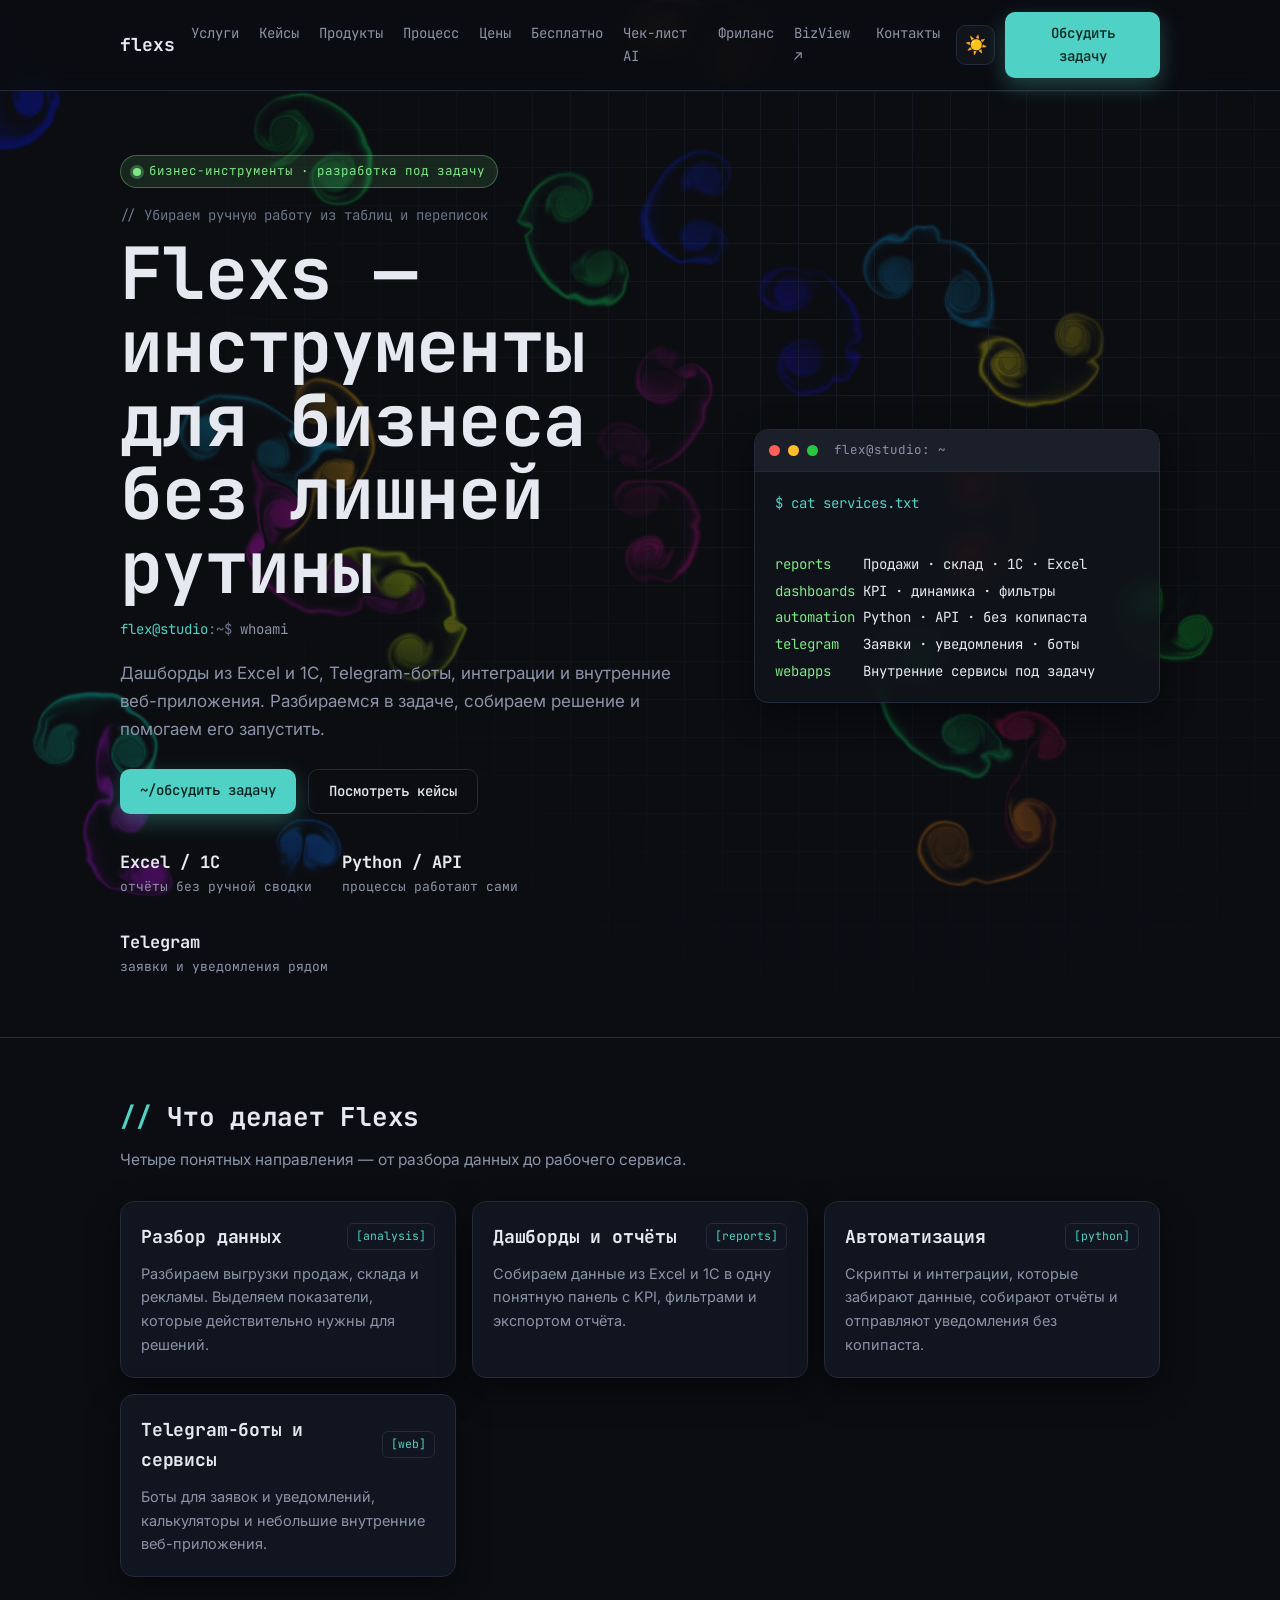
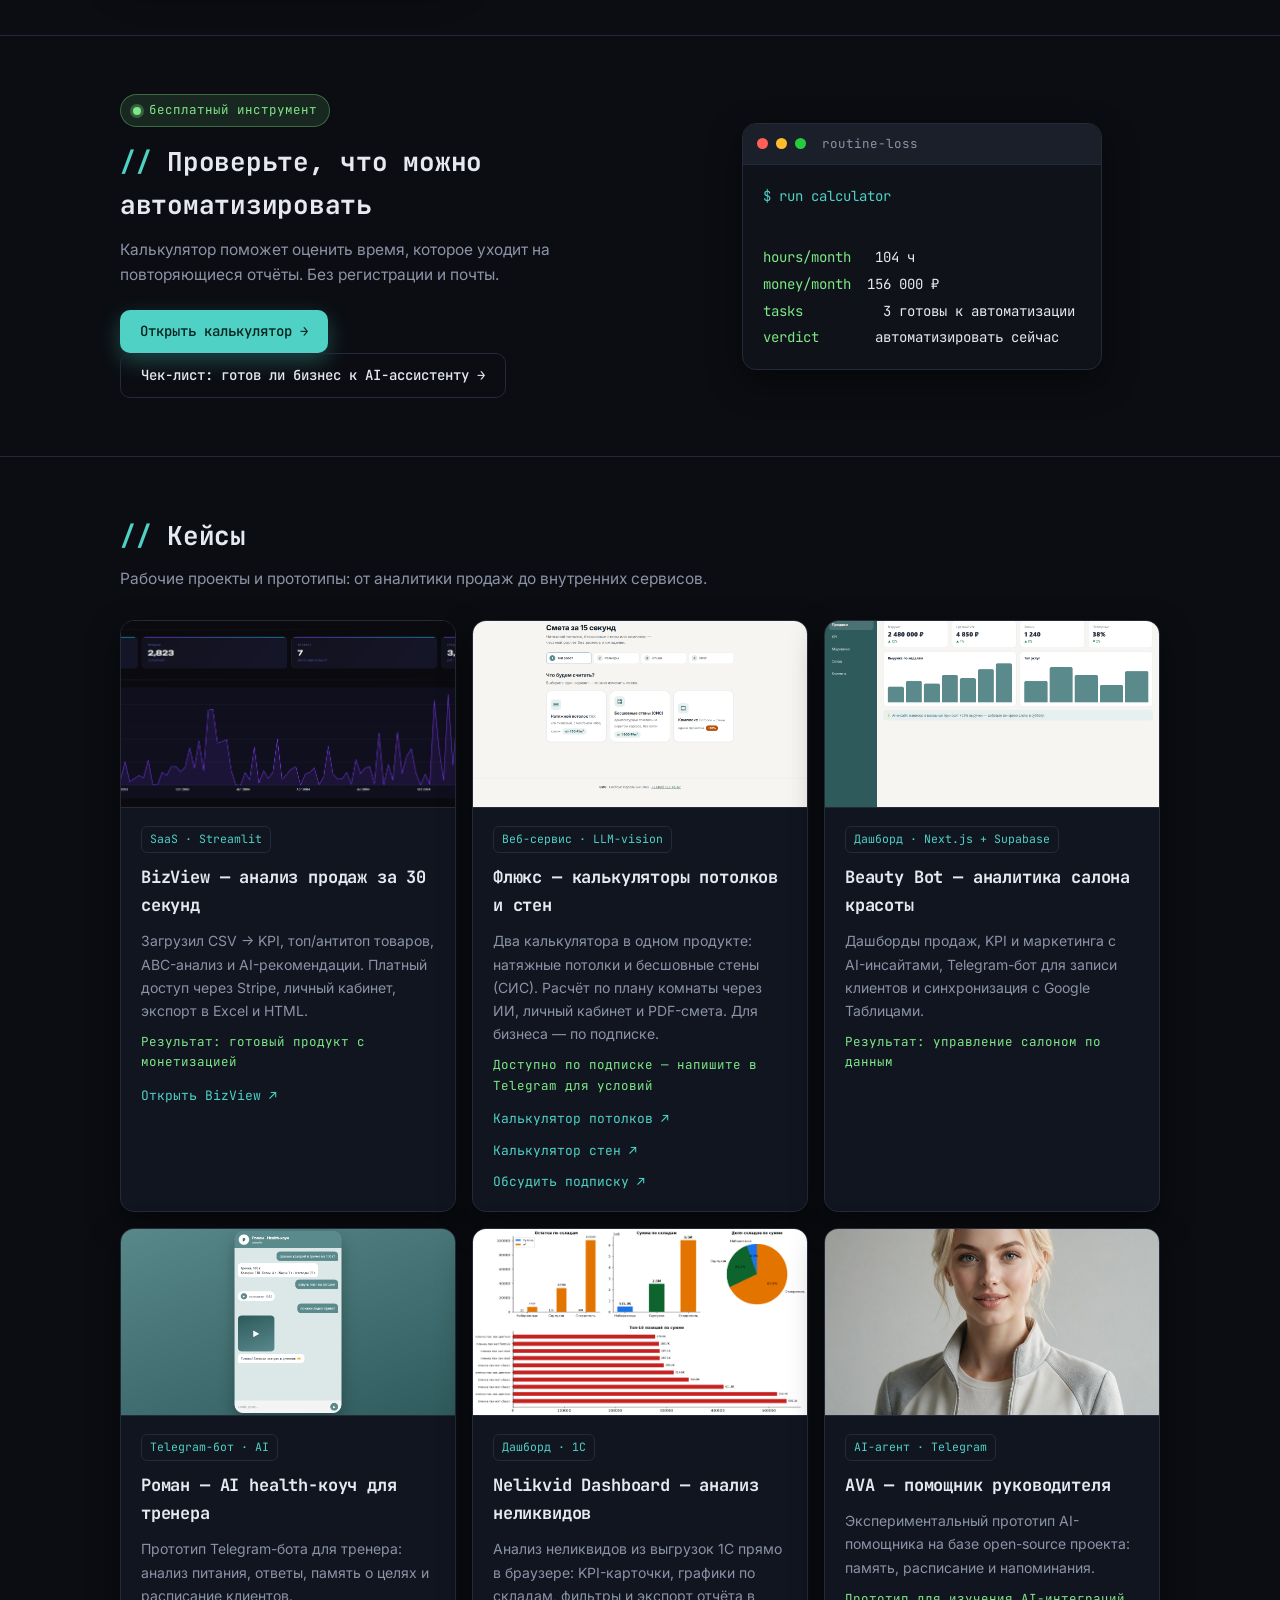
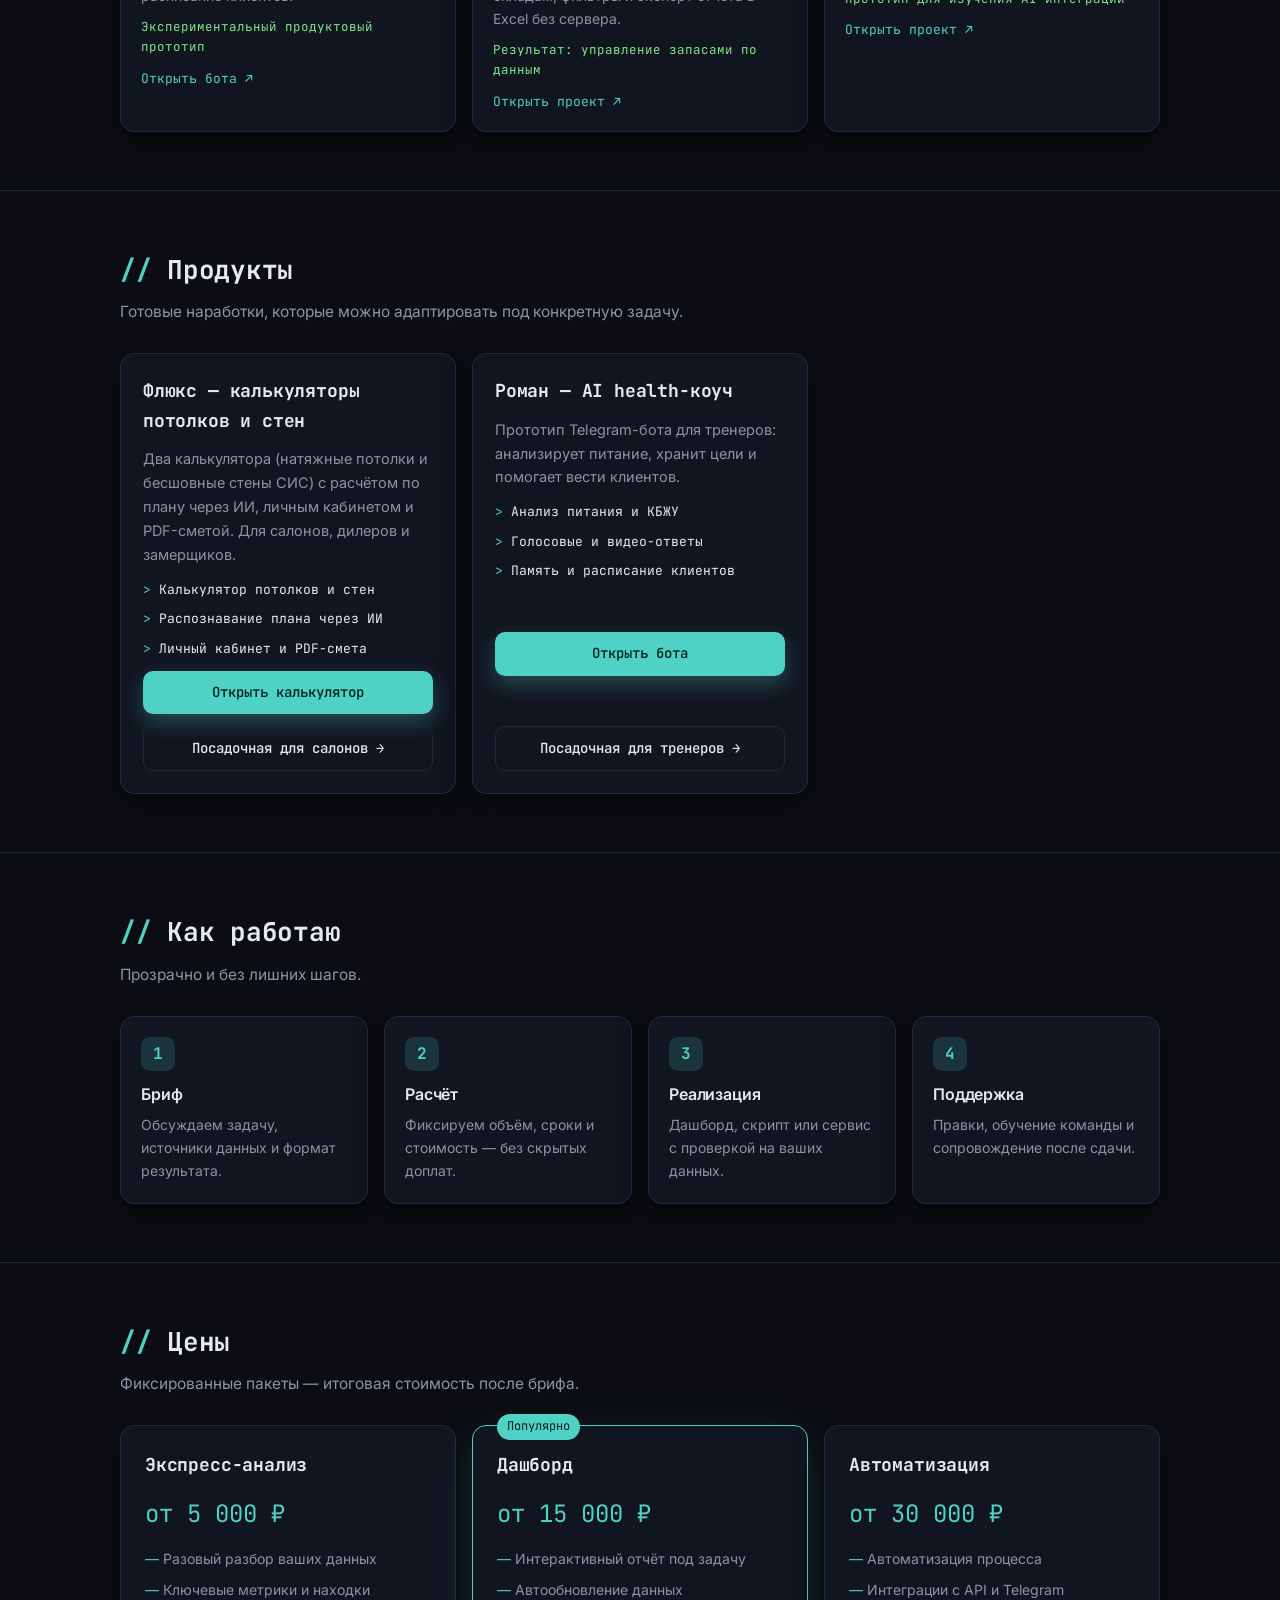
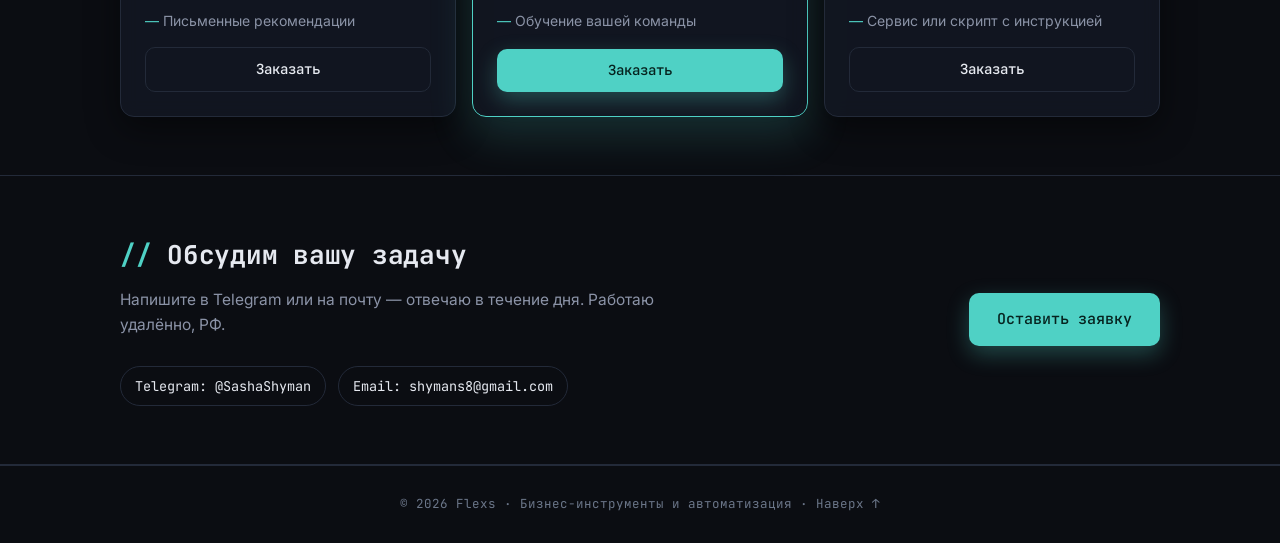
==== commit fc152b01: "Add SEO: robots.txt, sitemap.xml, OG tags, canonical URLs" ====
--- a/index.html
+++ b/index.html
@@ -5,6 +5,17 @@
   <meta name="viewport" content="width=device-width, initial-scale=1.0" />
   <title>Flexs — бизнес-инструменты и автоматизация</title>
   <meta name="description" content="Flexs разрабатывает дашборды, автоматизирует отчётность и собирает внутренние инструменты для бизнеса." />
+  <meta property="og:type" content="website" />
+  <meta property="og:url" content="https://flexdev.pro/" />
+  <meta property="og:title" content="Flexs — бизнес-инструменты и автоматизация" />
+  <meta property="og:description" content="Дашборды, автоматизация отчётности на Python и ИИ-выводы из данных — от разового разбора до готового сервиса за 3–7 дней." />
+  <meta property="og:image" content="https://flexdev.pro/assets/screenshots/bizview-main.png" />
+  <meta property="og:locale" content="ru_RU" />
+  <meta name="twitter:card" content="summary_large_image" />
+  <meta name="twitter:title" content="Flexs — бизнес-инструменты и автоматизация" />
+  <meta name="twitter:description" content="Дашборды, автоматизация отчётности на Python и ИИ-выводы из данных." />
+  <meta name="twitter:image" content="https://flexdev.pro/assets/screenshots/bizview-main.png" />
+  <link rel="canonical" href="https://flexdev.pro/" />
   <link rel="icon" href="data:image/svg+xml,%3Csvg xmlns='http://www.w3.org/2000/svg' viewBox='0 0 32 32'%3E%3Crect width='32' height='32' rx='8' fill='%234fd1c5'/%3E%3Cpath d='M9 22V10l7 8 7-8v12' stroke='%2306231f' stroke-width='3' fill='none' stroke-linecap='round' stroke-linejoin='round'/%3E%3C/svg%3E" />
   <link rel="preconnect" href="https://fonts.googleapis.com" />
   <link rel="preconnect" href="https://fonts.gstatic.com" crossorigin />
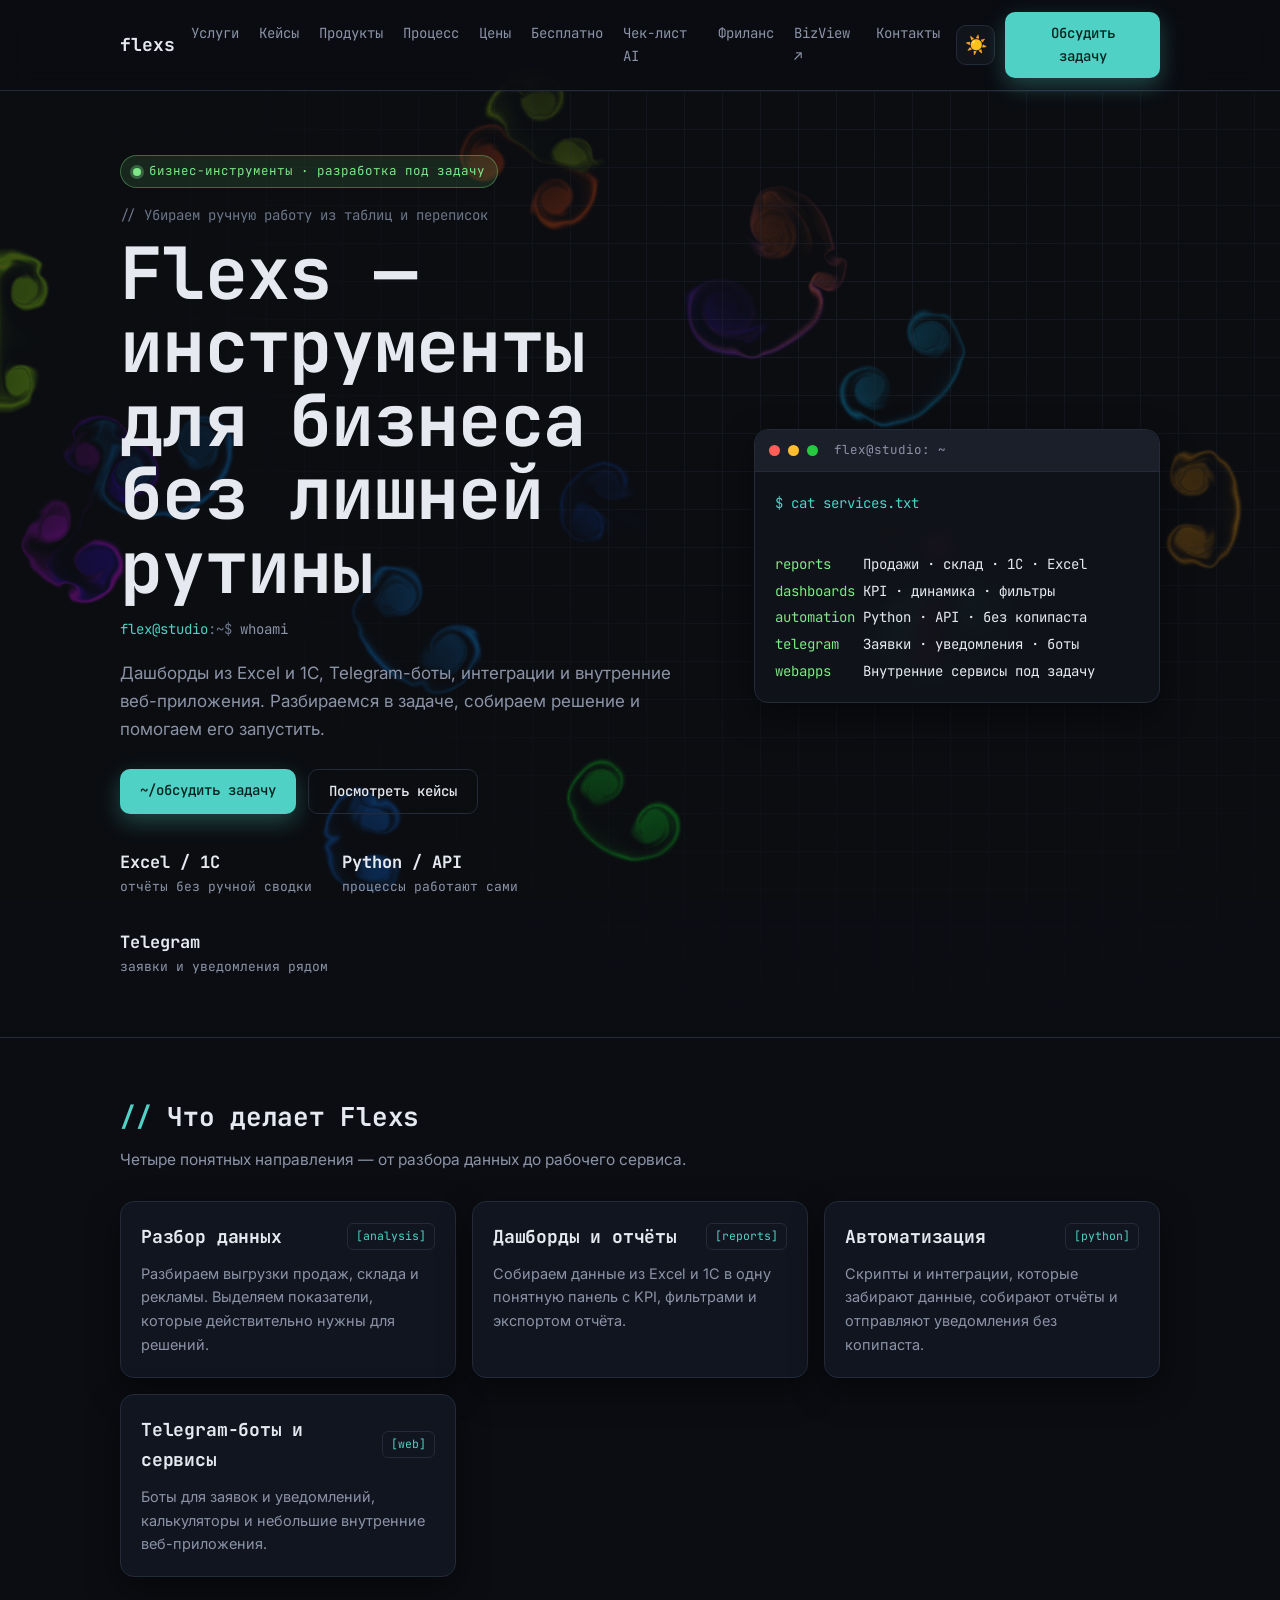
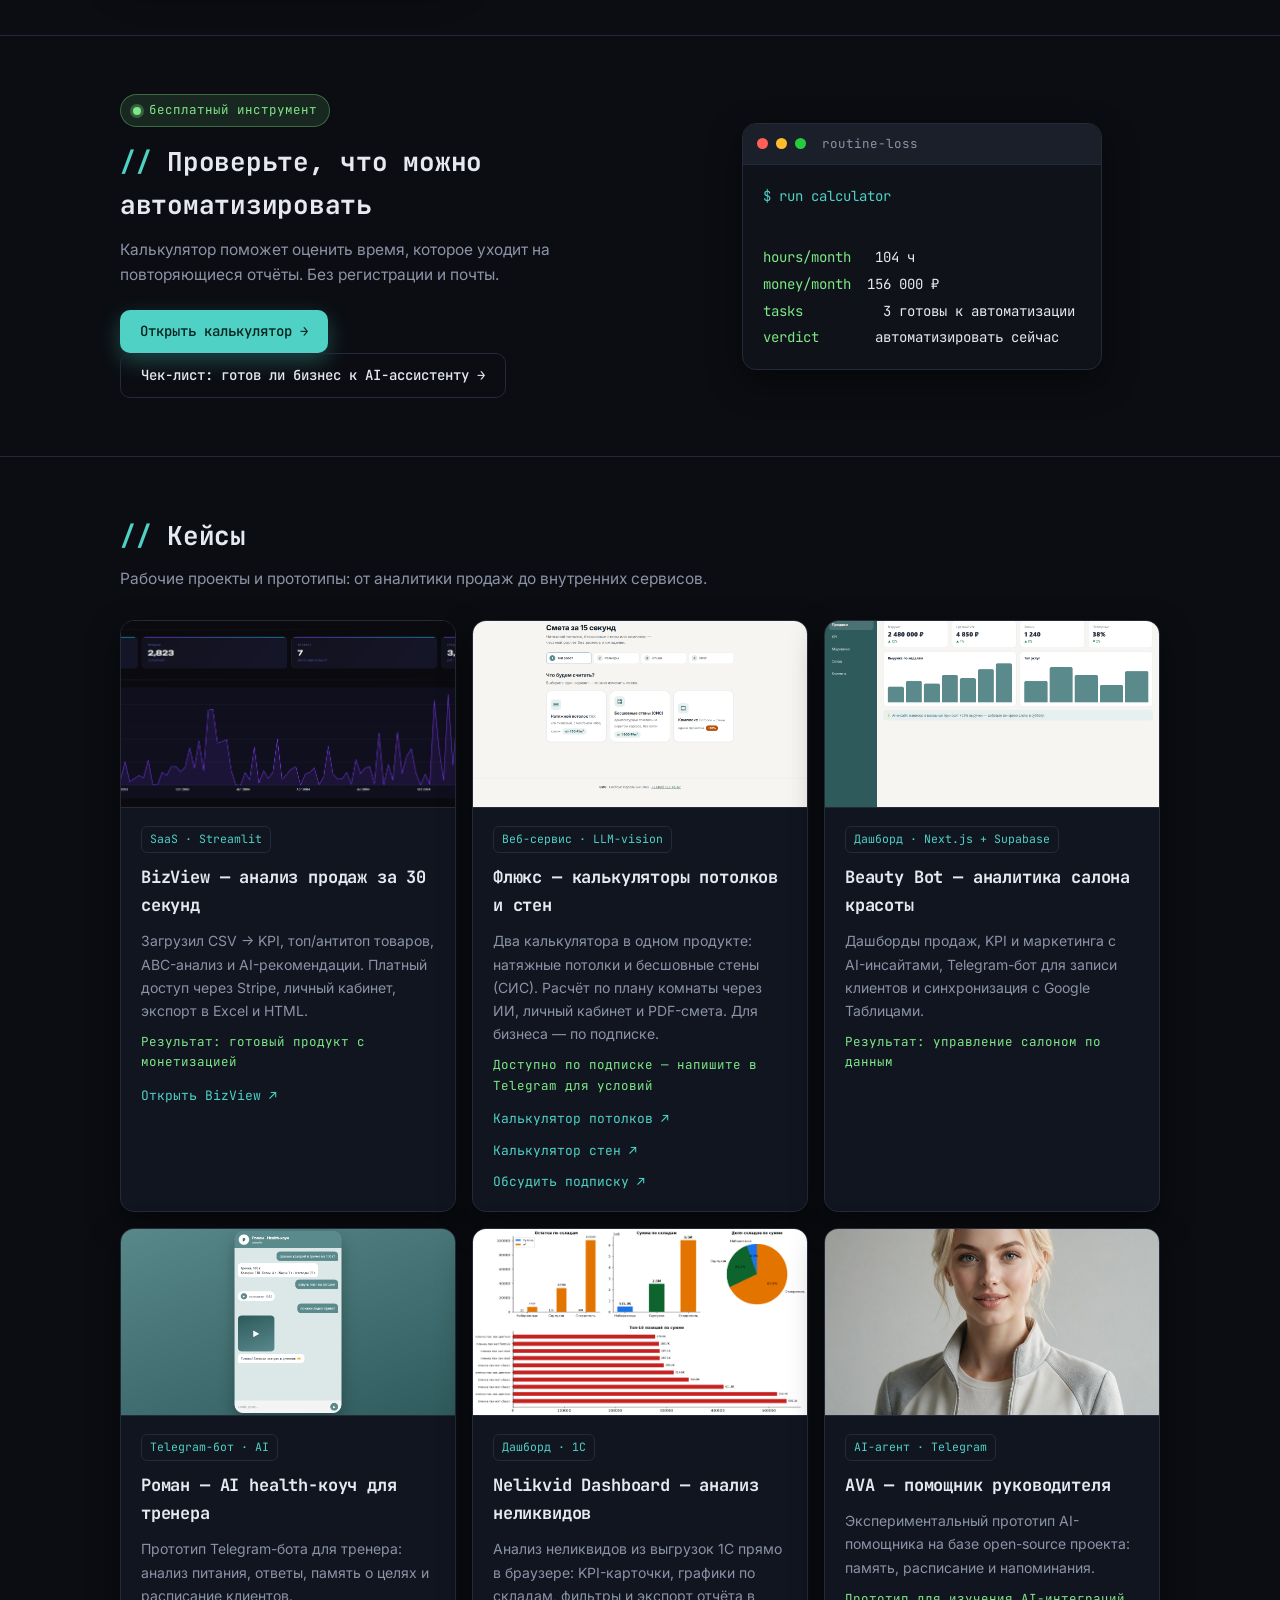
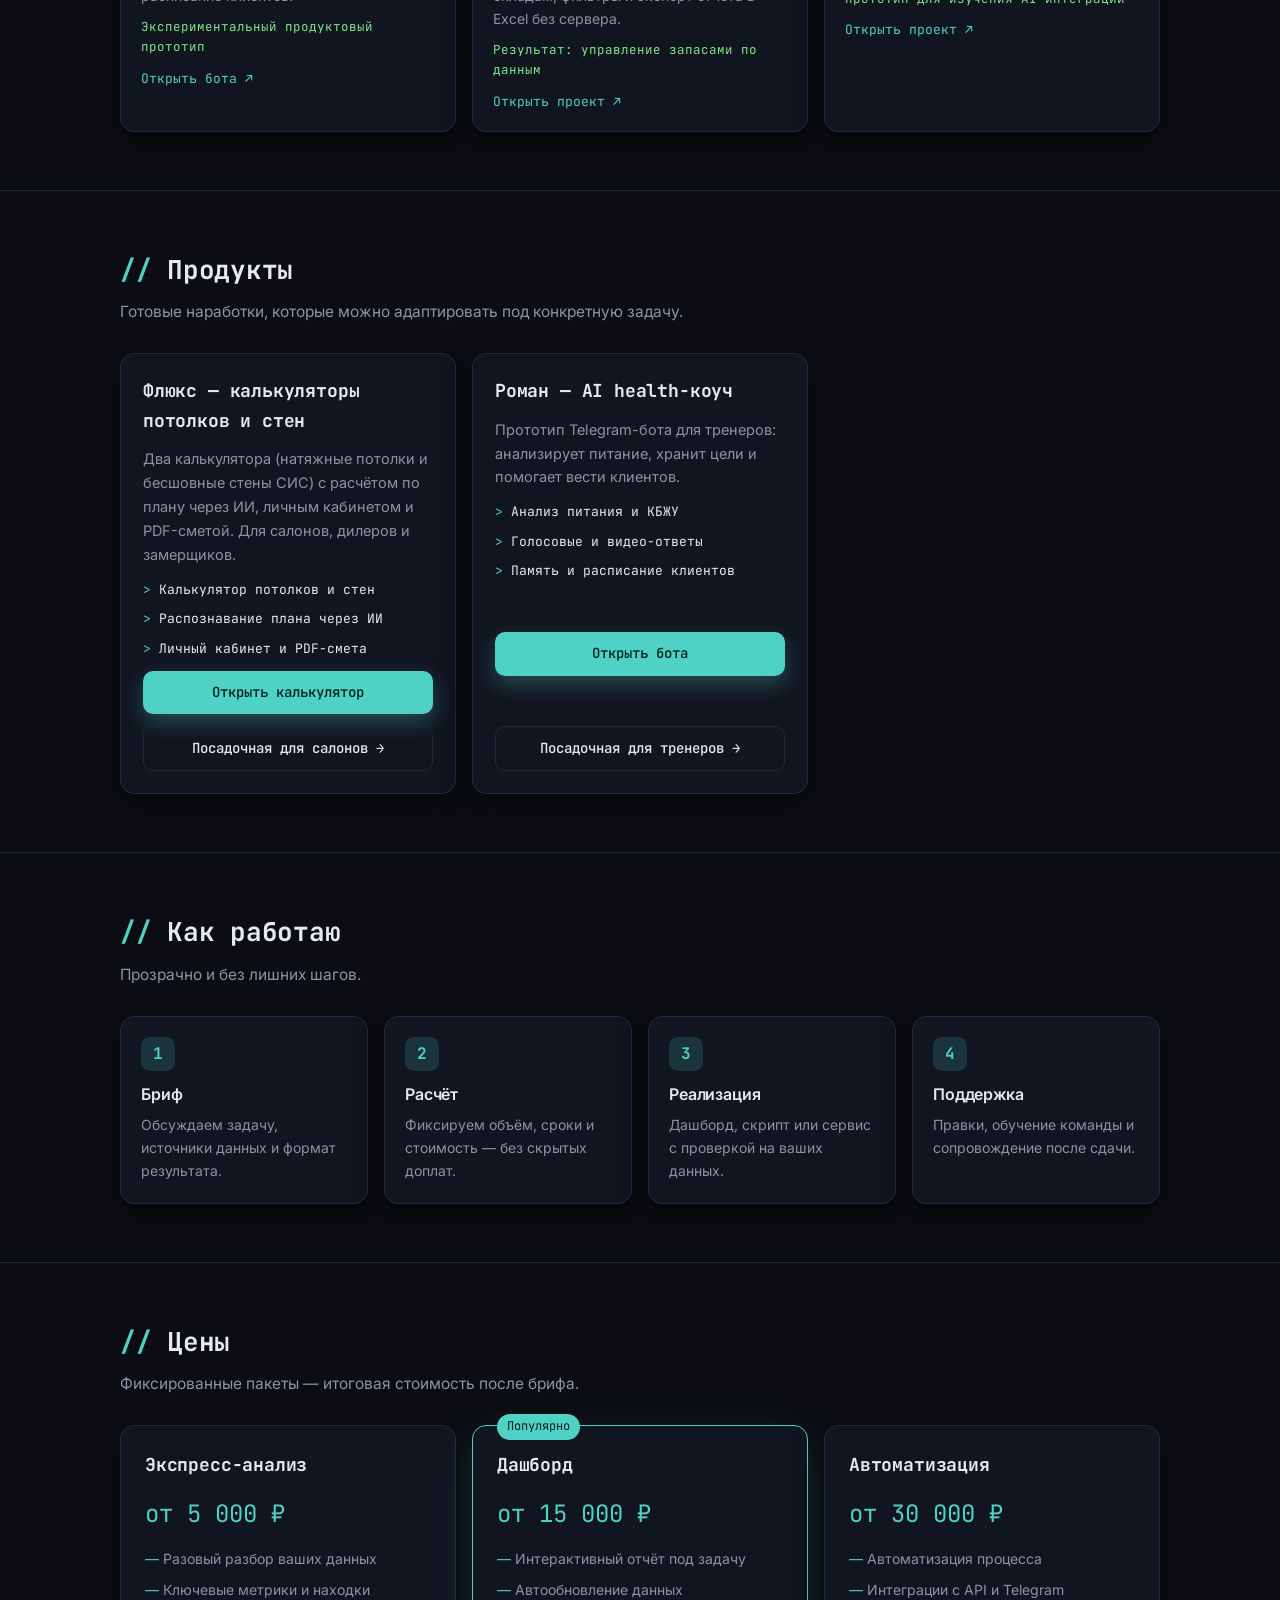
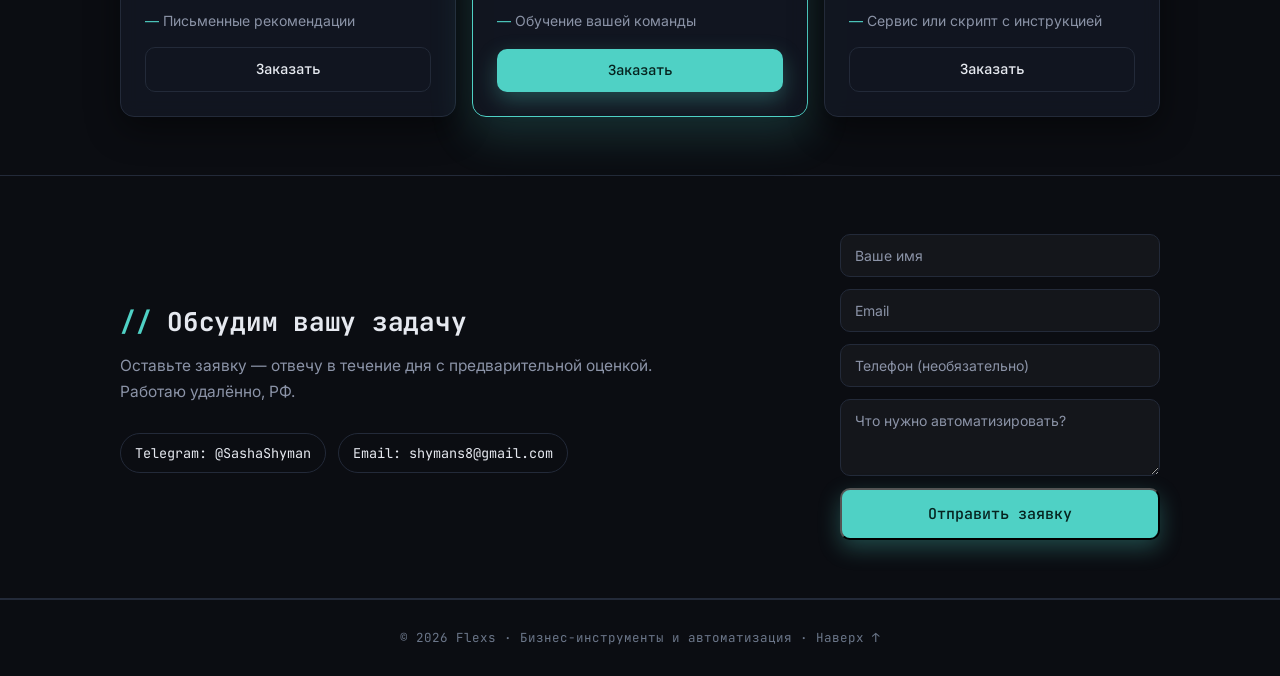
==== commit 1b5e1743: "Add CRM funnel: contact form, calculator lead capture, Bitrix24 + Telegram integration" ====
--- a/index.html
+++ b/index.html
@@ -313,13 +313,20 @@
       <div class="container contacts__inner">
         <div class="contacts__text">
           <h2 class="section__title">Обсудим вашу задачу</h2>
-          <p class="section__sub">Напишите в Telegram или на почту — отвечаю в течение дня. Работаю удалённо, РФ.</p>
+          <p class="section__sub">Оставьте заявку — отвечу в течение дня с предварительной оценкой. Работаю удалённо, РФ.</p>
           <div class="contacts__links">
             <a class="chip" href="https://t.me/SashaShyman" target="_blank" rel="noopener">Telegram: @SashaShyman</a>
             <a class="chip" href="mailto:shymans8@gmail.com">Email: shymans8@gmail.com</a>
           </div>
         </div>
-        <a class="btn btn--primary btn--lg" href="https://t.me/SashaShyman" target="_blank" rel="noopener">Оставить заявку</a>
+        <form id="contactForm" class="contact-form">
+          <input type="text" name="name" placeholder="Ваше имя" class="contact-input" />
+          <input type="email" name="email" placeholder="Email" class="contact-input" />
+          <input type="tel" name="phone" placeholder="Телефон (необязательно)" class="contact-input" />
+          <textarea name="message" placeholder="Что нужно автоматизировать?" rows="3" class="contact-input"></textarea>
+          <button type="submit" class="btn btn--primary btn--lg" id="contactBtn">Отправить заявку</button>
+          <div id="contactMsg" style="margin-top:10px; font-size:13px; display:none;"></div>
+        </form>
       </div>
     </section>
   </main>
@@ -332,5 +339,46 @@
   <script>window.ga = function () {};</script>
   <script src="assets/fluid.js"></script>
   <script src="assets/fluid-init.js"></script>
+  <script>
+    document.getElementById('contactForm').addEventListener('submit', async function(e) {
+      e.preventDefault();
+      const btn = document.getElementById('contactBtn');
+      const msg = document.getElementById('contactMsg');
+      const form = this;
+
+      btn.disabled = true;
+      btn.textContent = 'Отправка...';
+
+      try {
+        const res = await fetch('/api/lead', {
+          method: 'POST',
+          headers: { 'Content-Type': 'application/json' },
+          body: JSON.stringify({
+            name: form.querySelector('[name=name]').value,
+            email: form.querySelector('[name=email]').value,
+            phone: form.querySelector('[name=phone]').value,
+            message: form.querySelector('[name=message]').value,
+            source: 'contact-form',
+          }),
+        });
+
+        if (res.ok) {
+          msg.style.display = 'block';
+          msg.style.color = '#7ee787';
+          msg.textContent = '✓ Заявка отправлена! Свяжусь с вами в течение дня.';
+          btn.textContent = 'Отправлено ✓';
+          form.reset();
+        } else {
+          throw new Error('Server error');
+        }
+      } catch (err) {
+        msg.style.display = 'block';
+        msg.style.color = '#ffb454';
+        msg.textContent = 'Не удалось отправить. Напишите в Telegram: @SashaShyman';
+        btn.disabled = false;
+        btn.textContent = 'Отправить заявку';
+      }
+    });
+  </script>
 </body>
 </html>
--- a/css/style.css
+++ b/css/style.css
@@ -257,6 +257,38 @@
 .chip { font-family: var(--font-mono); font-size: 13.5px; border: 1px solid var(--line); border-radius: 999px; padding: 8px 14px; color: var(--text); transition: border-color 0.15s ease, color 0.15s ease; }
 .chip:hover { border-color: var(--accent); color: var(--accent); }
 
+/* ---------- Contact Form ---------- */
+.contact-form {
+  display: flex;
+  flex-direction: column;
+  gap: 12px;
+  min-width: 320px;
+  max-width: 400px;
+}
+.contact-input {
+  padding: 12px 14px;
+  font-size: 14px;
+  font-family: var(--font-body);
+  background: rgba(255,255,255,0.04);
+  color: var(--text);
+  border: 1px solid var(--line);
+  border-radius: 10px;
+  transition: border-color 0.15s ease;
+  resize: vertical;
+}
+.contact-input:focus {
+  outline: none;
+  border-color: var(--accent);
+}
+.contact-input::placeholder {
+  color: var(--muted);
+}
+.contact-form .btn { align-self: stretch; }
+@media (max-width: 860px) {
+  .contacts__inner { flex-direction: column; text-align: center; }
+  .contact-form { min-width: unset; max-width: unset; width: 100%; }
+}
+
 /* ---------- Free tool (lead magnet) ---------- */
 .lead { display: grid; grid-template-columns: 1.05fr 0.95fr; gap: 36px; align-items: center; }
 .lead__text .badge { margin-bottom: 14px; }
